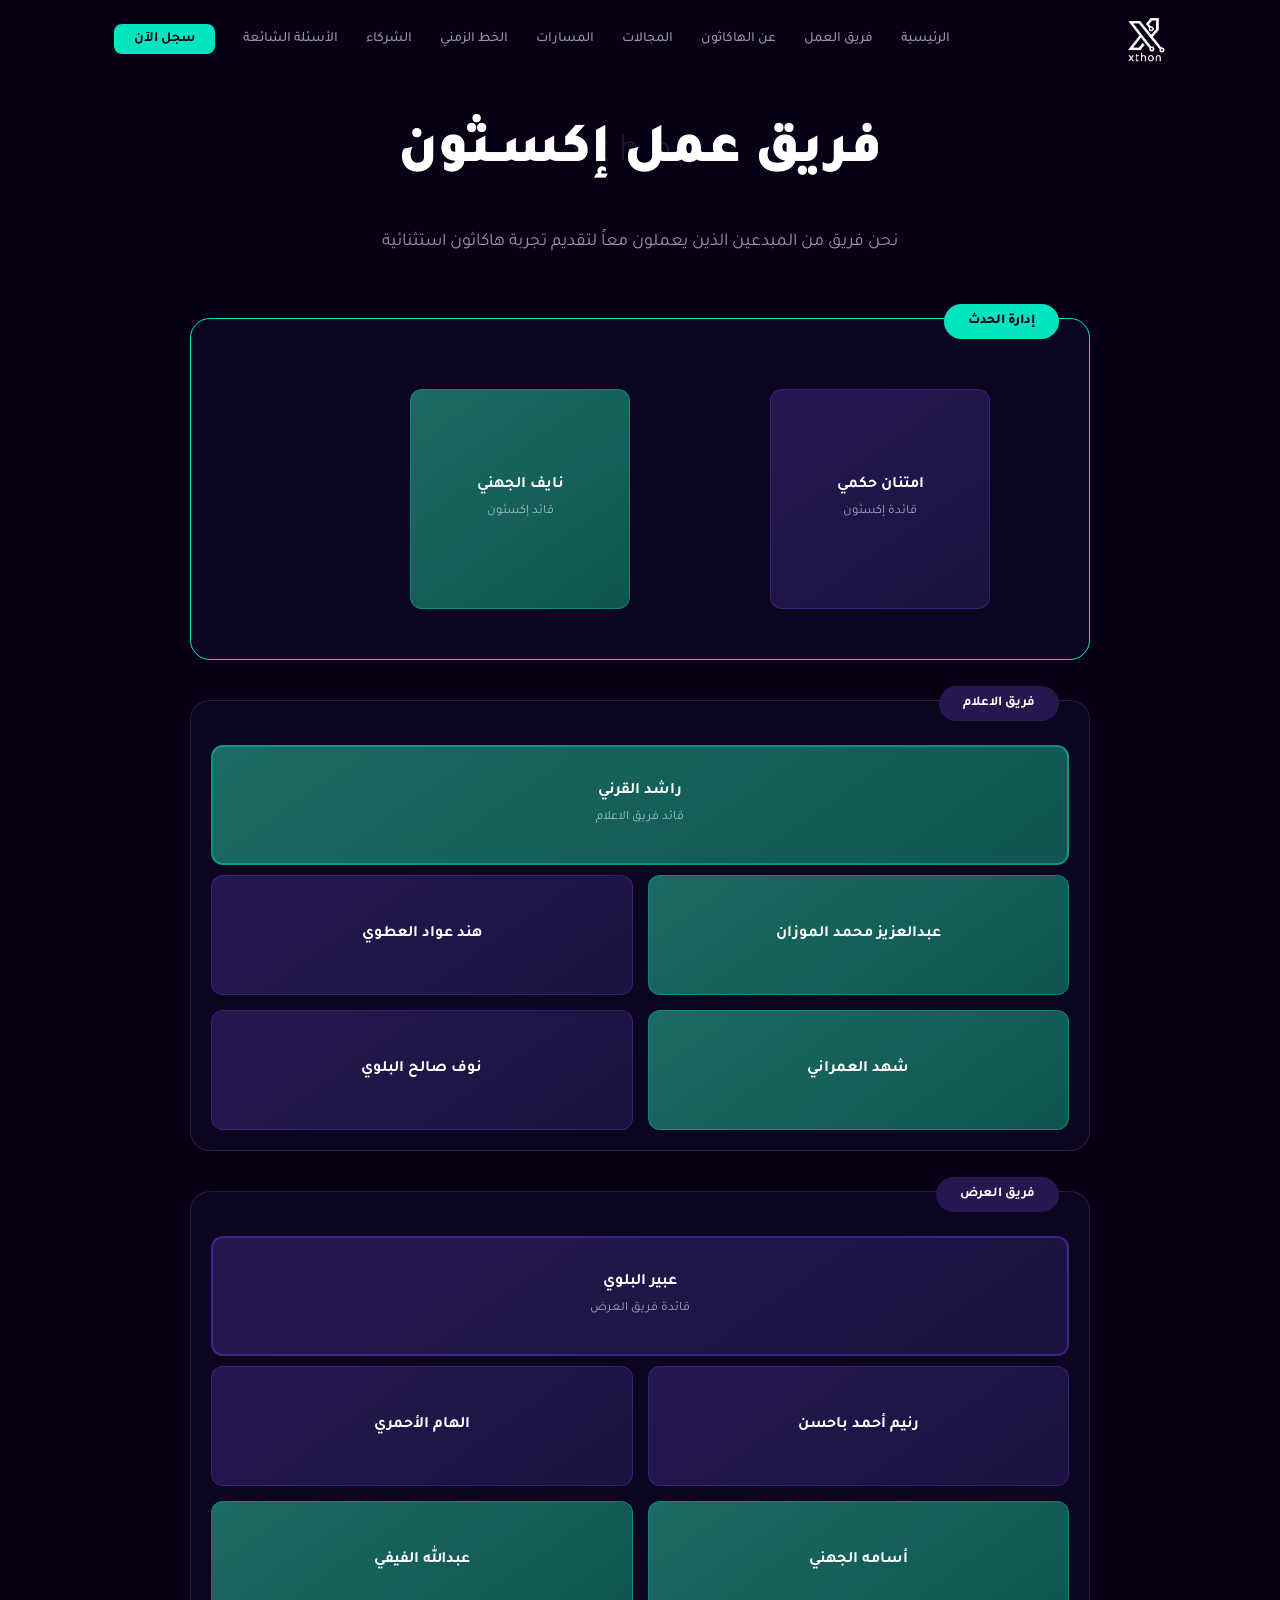
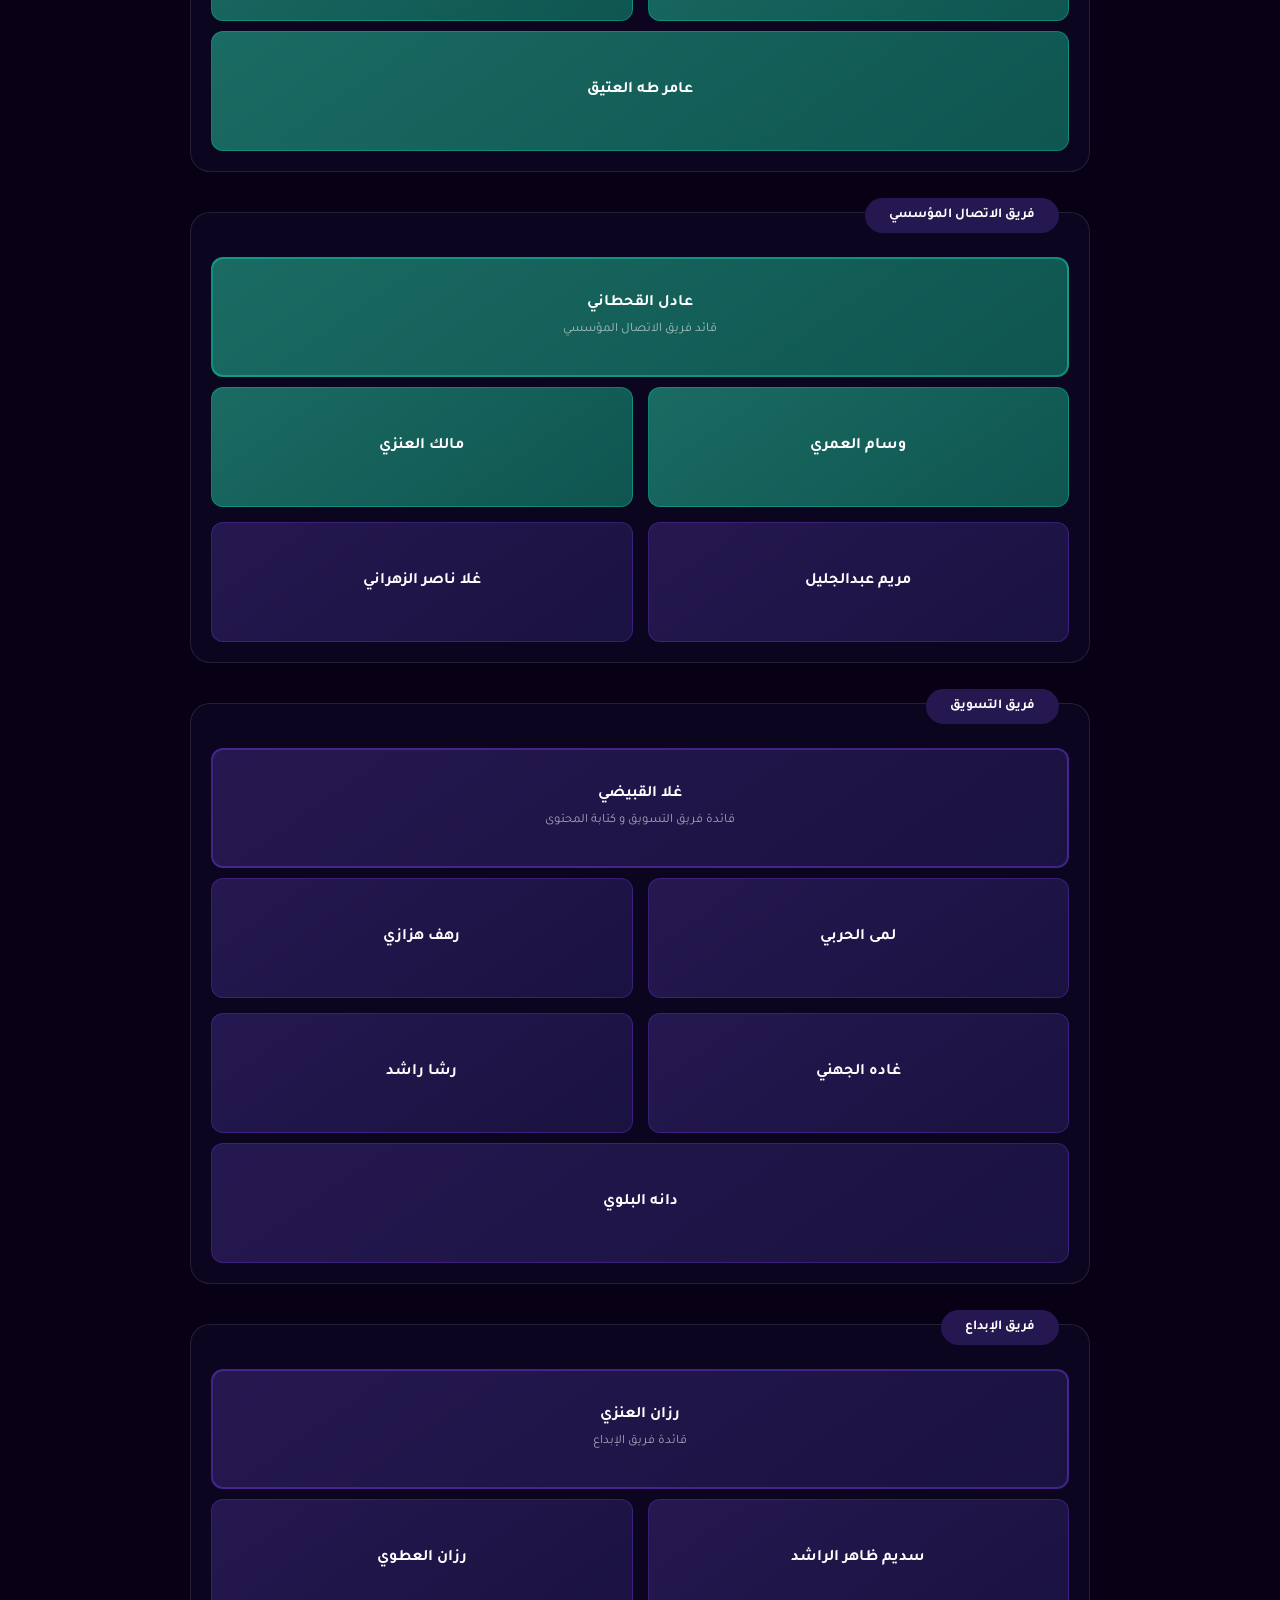
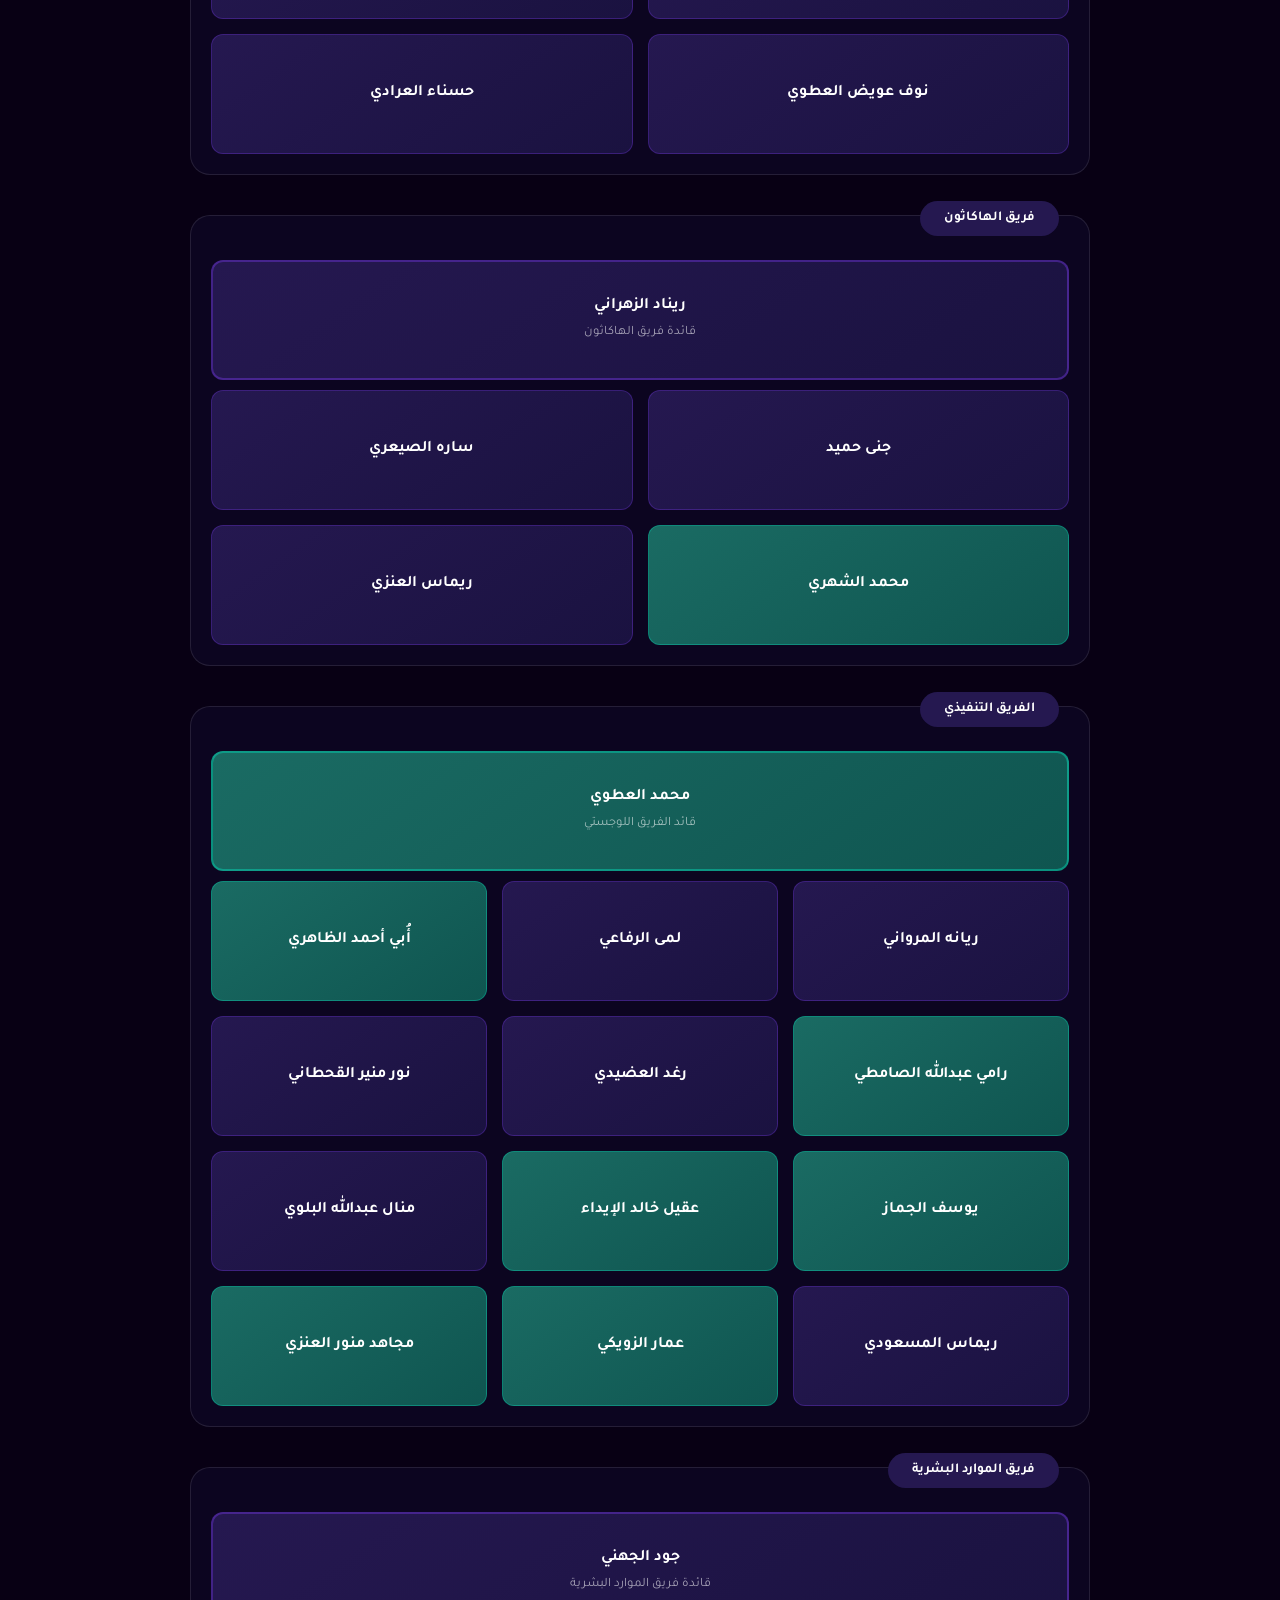
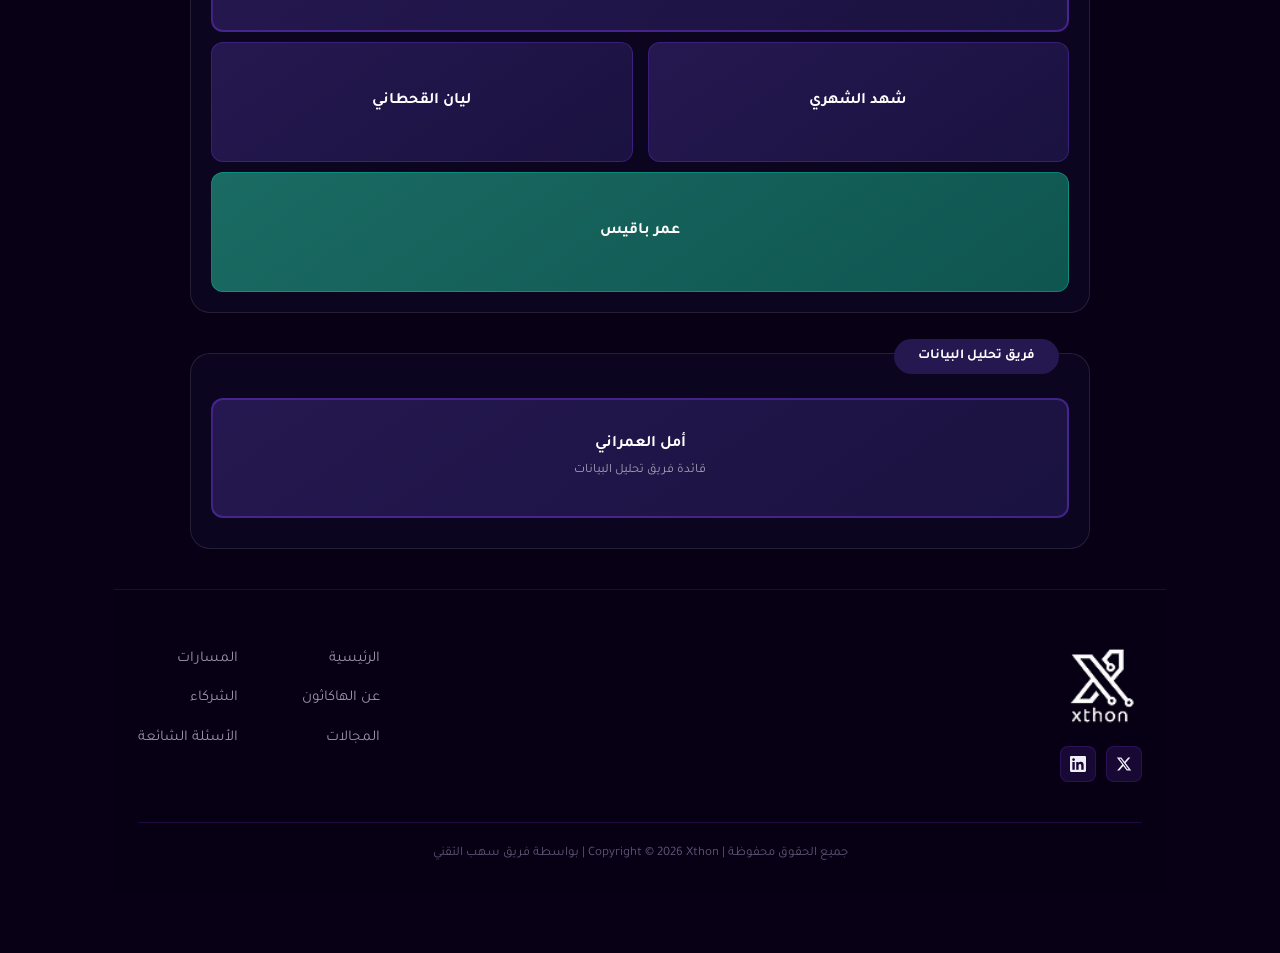
==== team.html @ 79cbcac7 "Add files via upload" ====
<!DOCTYPE html>
<html lang="ar" dir="rtl">
<head>
  <meta charset="utf-8">
  <meta name="viewport" content="width=device-width, initial-scale=1.0">
  <title>فريق العمل - إكسثون</title>
  <link href="style.css" rel="stylesheet">
  <link href="team.css" rel="stylesheet">
  <link rel="preconnect" href="https://fonts.googleapis.com">
  <link rel="preconnect" href="https://fonts.gstatic.com" crossorigin>
  <link href="https://fonts.googleapis.com/css2?family=Tajawal:wght@300;400;500;700;800;900&display=swap" rel="stylesheet">
</head>
<body>
  <div class="stars-bg" id="starsBg"></div>

  <nav class="navbar scrolled" id="navbar">
    <div class="container nav-container">
      <a href="index.html" class="nav-logo">
        <img src="Xthon.png" alt="Xthon" class="logo-img">
      </a>
      <ul class="nav-links" id="navLinks">
        <li><a href="index.html">الرئيسية</a></li>
        <li><a href="team.html">فريق العمل</a></li>
        <li><a href="index.html#about">عن الهاكاثون</a></li>
        <li><a href="index.html#domains">المجالات</a></li>
        <li><a href="index.html#tracks">المسارات</a></li>
        <li><a href="index.html#timeline">الخط الزمني</a></li>
        <li><a href="index.html#partners">الشركاء</a></li>
        <li><a href="index.html#faq">الأسئلة الشائعة</a></li>
        <li><a href="index.html#tracks" class="nav-cta">سجل الآن</a></li>
      </ul>
      <button class="nav-toggle" id="navToggle" aria-label="القائمة">
        <span></span><span></span><span></span>
      </button>
    </div>
  </nav>

  <section class="team-page">
    <div class="container">
      <h1 class="team-page-title">
        <span class="team-page-title-ar">فريق عمل إكسـثون</span>
        <span class="team-page-title-en">Xthon</span>
      </h1>
      <p class="team-page-subtitle">نحن فريق من المبدعين الذين يعملون معاً لتقديم تجربة هاكاثون استثنائية</p>

      <div class="comm-section cyan-border">
  <div class="comm-tag cyan-tag">إدارة الحدث</div>
<div class="leaders-row">

    <!-- قائدة إكسثون -->
    <div class="card-flip" tabindex="0" role="button">
      <div class="card-front card-purple">
        <h3>امتنان حكمي</h3>
        <p>قائدة إكسثون</p>
      </div>

      <div class="card-back card-purple-back leader-back">
        <div class="card-photo-lg">
          <img src="امتنان حكمي.png" alt="امتنان حكمي">
        </div>

        <h3>امتنان حكمي</h3>
<a href="https://www.linkedin.com/in/emtenan-abdullah-ba430b363?utm_source=share_via&utm_content=profile&utm_medium=member_ios" 
class="card-linkedin" 
target="_blank">

<svg viewBox="0 0 24 24">
<path d="M20.447 20.452h-3.554v-5.569c0-1.328-.027-3.037-1.852-3.037-1.853 0-2.136 1.445-2.136 2.939v5.667H9.351V9h3.414v1.561h.046c.477-.9 1.637-1.85 3.37-1.85 3.601 0 4.267 2.37 4.267 5.455v6.286z"/>
</svg>

</a>

        <div class="card-back-footer">
          <span>قائدة إكسثون</span>
        </div>
      </div>
    </div>

    <!-- قائد إكسثون -->
    <div class="card-flip" tabindex="0" role="button">
      <div class="card-front card-teal">
        <h3>نايف الجهني</h3>
        <p>قائد إكسثون</p>
      </div>

      <div class="card-back card-teal-back leader-back">
        <div class="card-photo-lg">
          <img src="نايف الجهني.png" alt="نايف الجهني">
        </div>

        <h3>نايف الجهني</h3>
<a href="https://www.linkedin.com/in/nayefaljhani/" 
class="card-linkedin" 
target="_blank">

<svg viewBox="0 0 24 24">
<path d="M20.447 20.452h-3.554v-5.569c0-1.328-.027-3.037-1.852-3.037-1.853 0-2.136 1.445-2.136 2.939v5.667H9.351V9h3.414v1.561h.046c.477-.9 1.637-1.85 3.37-1.85 3.601 0 4.267 2.37 4.267 5.455v6.286z"/>
</svg>

</a>

        <div class="card-back-footer">
          <span>قائد إكسثون</span>
        </div>
      </div>
    </div>

  </div> <!-- ✅ نهاية leaders-row -->
</div>   <!-- ✅ نهاية comm-section cyan-border -->
 
      <div class="comm-section dark-border">
        <div class="comm-tag purple-tag">فريق الاعلام</div>
        <div class="comm-leader">
          <div class="card-flip" tabindex="0" role="button">
            <div class="card-front card-teal leader-card"><h3>راشد القرني</h3><p>قائد فريق الاعلام</p></div>
            <div class="card-back card-teal-back leader-back"><div class="card-photo-lg"><img src="راشد القرني.png" alt="راشد القرني"></div><h3>راشد القرني</h3><div class="card-back-footer"><a href="https://www.linkedin.com/in/rashed-alqarni-06b61529a?utm_source=share&utm_campaign=share_via&utm_content=profile&utm_medium=ios_app" class="card-linkedin" aria-label="LinkedIn"><svg viewBox="0 0 24 24"><path d="M20.447 20.452h-3.554v-5.569c0-1.328-.027-3.037-1.852-3.037-1.853 0-2.136 1.445-2.136 2.939v5.667H9.351V9h3.414v1.561h.046c.477-.9 1.637-1.85 3.37-1.85 3.601 0 4.267 2.37 4.267 5.455v6.286zM5.337 7.433c-1.144 0-2.063-.926-2.063-2.065 0-1.138.92-2.063 2.063-2.063 1.14 0 2.064.925 2.064 2.063 0 1.139-.925 2.065-2.064 2.065zm1.782 13.019H3.555V9h3.564v11.452zM22.225 0H1.771C.792 0 0 .774 0 1.729v20.542C0 23.227.792 24 1.771 24h20.451C23.2 24 24 23.227 24 22.271V1.729C24 .774 23.2 0 22.222 0h.003z"/></svg></a><span>قائد فريق الاعلام</span></div></div>
          </div>
        </div>
        <div class="comm-grid cols-2">
          <div class="card-flip" tabindex="0" role="button">
            <div class="card-front card-teal"><h3>عبدالعزيز محمد الموزان</h3></div>
            <div class="card-back card-img-back"><img src="عبدالعزيز الفوزان.png" alt="عبدالعزيز محمد الموزان"><h3>عبدالعزيز محمد الموزان</h3><a href="javascript:void(0)" class="card-linkedin-overlay" aria-label="LinkedIn"><svg viewBox="0 0 24 24"><path d="M20.447 20.452h-3.554v-5.569c0-1.328-.027-3.037-1.852-3.037-1.853 0-2.136 1.445-2.136 2.939v5.667H9.351V9h3.414v1.561h.046c.477-.9 1.637-1.85 3.37-1.85 3.601 0 4.267 2.37 4.267 5.455v6.286zM5.337 7.433c-1.144 0-2.063-.926-2.063-2.065 0-1.138.92-2.063 2.063-2.063 1.14 0 2.064.925 2.064 2.063 0 1.139-.925 2.065-2.064 2.065zm1.782 13.019H3.555V9h3.564v11.452zM22.225 0H1.771C.792 0 0 .774 0 1.729v20.542C0 23.227.792 24 1.771 24h20.451C23.2 24 24 23.227 24 22.271V1.729C24 .774 23.2 0 22.222 0h.003z"/></svg></a></div>
          </div>
          <div class="card-flip" tabindex="0" role="button">
            <div class="card-front card-purple"><h3>هند عواد العطوي</h3></div>
            <div class="card-back card-purple-back"><h3>هند عواد العطوي</h3><a href="javascript:void(0)" class="card-linkedin card-linkedin-lg" aria-label="LinkedIn"><svg viewBox="0 0 24 24"><path d="M20.447 20.452h-3.554v-5.569c0-1.328-.027-3.037-1.852-3.037-1.853 0-2.136 1.445-2.136 2.939v5.667H9.351V9h3.414v1.561h.046c.477-.9 1.637-1.85 3.37-1.85 3.601 0 4.267 2.37 4.267 5.455v6.286zM5.337 7.433c-1.144 0-2.063-.926-2.063-2.065 0-1.138.92-2.063 2.063-2.063 1.14 0 2.064.925 2.064 2.063 0 1.139-.925 2.065-2.064 2.065zm1.782 13.019H3.555V9h3.564v11.452zM22.225 0H1.771C.792 0 0 .774 0 1.729v20.542C0 23.227.792 24 1.771 24h20.451C23.2 24 24 23.227 24 22.271V1.729C24 .774 23.2 0 22.222 0h.003z"/></svg></a></div>
          </div>
          <div class="card-flip" tabindex="0" role="button">
            <div class="card-front card-teal"><h3>شهد العمراني</h3></div>
            <div class="card-back card-teal-back leader-back"><div class="card-photo-lg"><img src="شهد العمراني.png" alt="شهد العمراني"></div><h3>شهد العمراني</h3><div class="card-back-footer"><a href="javascript:void(0)" class="card-linkedin" aria-label="LinkedIn"><svg viewBox="0 0 24 24"><path d="M20.447 20.452h-3.554v-5.569c0-1.328-.027-3.037-1.852-3.037-1.853 0-2.136 1.445-2.136 2.939v5.667H9.351V9h3.414v1.561h.046c.477-.9 1.637-1.85 3.37-1.85 3.601 0 4.267 2.37 4.267 5.455v6.286zM5.337 7.433c-1.144 0-2.063-.926-2.063-2.065 0-1.138.92-2.063 2.063-2.063 1.14 0 2.064.925 2.064 2.063 0 1.139-.925 2.065-2.064 2.065zm1.782 13.019H3.555V9h3.564v11.452zM22.225 0H1.771C.792 0 0 .774 0 1.729v20.542C0 23.227.792 24 1.771 24h20.451C23.2 24 24 23.227 24 22.271V1.729C24 .774 23.2 0 22.222 0h.003z"/></svg></a></div></div>
          </div>
          <div class="card-flip" tabindex="0" role="button">
            <div class="card-front card-purple"><h3>نوف صالح البلوي</h3></div>
            <div class="card-back card-purple-back"><h3>نوف صالح البلوي</h3><a href="javascript:void(0)" class="card-linkedin card-linkedin-lg" aria-label="LinkedIn"><svg viewBox="0 0 24 24"><path d="M20.447 20.452h-3.554v-5.569c0-1.328-.027-3.037-1.852-3.037-1.853 0-2.136 1.445-2.136 2.939v5.667H9.351V9h3.414v1.561h.046c.477-.9 1.637-1.85 3.37-1.85 3.601 0 4.267 2.37 4.267 5.455v6.286zM5.337 7.433c-1.144 0-2.063-.926-2.063-2.065 0-1.138.92-2.063 2.063-2.063 1.14 0 2.064.925 2.064 2.063 0 1.139-.925 2.065-2.064 2.065zm1.782 13.019H3.555V9h3.564v11.452zM22.225 0H1.771C.792 0 0 .774 0 1.729v20.542C0 23.227.792 24 1.771 24h20.451C23.2 24 24 23.227 24 22.271V1.729C24 .774 23.2 0 22.222 0h.003z"/></svg></a></div>
          </div>
        </div>
      </div>

      <div class="comm-section dark-border">
        <div class="comm-tag purple-tag">فريق العرض</div>
        <div class="comm-leader">
          <div class="card-flip" tabindex="0" role="button">
            <div class="card-front card-purple leader-card"><h3>عبير البلوي</h3><p>قائدة فريق العرض</p></div>
            <div class="card-back card-purple-back leader-back"><div class="card-photo-lg"><img src="عبير البلوي.png" alt="عبير البلوي"></div><h3>عبير البلوي</h3><div class="card-back-footer"><a href="https://www.linkedin.com/in/abeer-albalawi-40b241345?utm_source=share&utm_campaign=share_via&utm_content=profile&utm_medium=ios_app" class="card-linkedin" aria-label="LinkedIn"><svg viewBox="0 0 24 24"><path d="M20.447 20.452h-3.554v-5.569c0-1.328-.027-3.037-1.852-3.037-1.853 0-2.136 1.445-2.136 2.939v5.667H9.351V9h3.414v1.561h.046c.477-.9 1.637-1.85 3.37-1.85 3.601 0 4.267 2.37 4.267 5.455v6.286zM5.337 7.433c-1.144 0-2.063-.926-2.063-2.065 0-1.138.92-2.063 2.063-2.063 1.14 0 2.064.925 2.064 2.063 0 1.139-.925 2.065-2.064 2.065zm1.782 13.019H3.555V9h3.564v11.452zM22.225 0H1.771C.792 0 0 .774 0 1.729v20.542C0 23.227.792 24 1.771 24h20.451C23.2 24 24 23.227 24 22.271V1.729C24 .774 23.2 0 22.222 0h.003z"/></svg></a><span>قائدة فريق للعرض</span></div></div>
          </div>
        </div>
        <div class="comm-grid cols-2">
          <div class="card-flip" tabindex="0" role="button">
            <div class="card-front card-purple"><h3>رنيم أحمد باحسن</h3></div>
            <div class="card-back card-purple-back leader-back"><div class="card-photo-lg"><img src="رنيم احمد.png" alt="رنيم أحمد باحسن"></div><h3>رنيم أحمد باحسن</h3><div class="card-back-footer"><a href="https://www.linkedin.com/in/%D9%8Craneem-ahmed-4a5149329?utm_source=share&utm_campaign=share_via&utm_content=profile&utm_medium=ios_app" class="card-linkedin" aria-label="LinkedIn"><svg viewBox="0 0 24 24"><path d="M20.447 20.452h-3.554v-5.569c0-1.328-.027-3.037-1.852-3.037-1.853 0-2.136 1.445-2.136 2.939v5.667H9.351V9h3.414v1.561h.046c.477-.9 1.637-1.85 3.37-1.85 3.601 0 4.267 2.37 4.267 5.455v6.286zM5.337 7.433c-1.144 0-2.063-.926-2.063-2.065 0-1.138.92-2.063 2.063-2.063 1.14 0 2.064.925 2.064 2.063 0 1.139-.925 2.065-2.064 2.065zm1.782 13.019H3.555V9h3.564v11.452zM22.225 0H1.771C.792 0 0 .774 0 1.729v20.542C0 23.227.792 24 1.771 24h20.451C23.2 24 24 23.227 24 22.271V1.729C24 .774 23.2 0 22.222 0h.003z"/></svg></a></div></div>
          </div>
          <div class="card-flip" tabindex="0" role="button">
            <div class="card-front card-purple"><h3>الهام الأحمري</h3></div>
            <div class="card-back card-purple-back"><h3>الهام الأحمري </h3><a href="https://www.linkedin.com/in/elham-alahmari-55a215350?utm_source=share&utm_campaign=share_via&utm_content=profile&utm_medium=ios_app" class="card-linkedin card-linkedin-lg" aria-label="LinkedIn"><svg viewBox="0 0 24 24"><path d="M20.447 20.452h-3.554v-5.569c0-1.328-.027-3.037-1.852-3.037-1.853 0-2.136 1.445-2.136 2.939v5.667H9.351V9h3.414v1.561h.046c.477-.9 1.637-1.85 3.37-1.85 3.601 0 4.267 2.37 4.267 5.455v6.286zM5.337 7.433c-1.144 0-2.063-.926-2.063-2.065 0-1.138.92-2.063 2.063-2.063 1.14 0 2.064.925 2.064 2.063 0 1.139-.925 2.065-2.064 2.065zm1.782 13.019H3.555V9h3.564v11.452zM22.225 0H1.771C.792 0 0 .774 0 1.729v20.542C0 23.227.792 24 1.771 24h20.451C23.2 24 24 23.227 24 22.271V1.729C24 .774 23.2 0 22.222 0h.003z"/></svg></a></div>
          </div>
          <div class="card-flip" tabindex="0" role="button">
            <div class="card-front card-teal"><h3>أسامه الجهني</h3></div>
            <div class="card-back card-teal-back leader-back"><div class="card-photo-lg"><img src="اسامه الجهني.png" alt="أسامه الجهني"></div><h3>أسامه الجهني</h3><div class="card-back-footer"><a href="https://www.linkedin.com/in/osamah-aljohani-058bab331?utm_source=share&utm_campaign=share_via&utm_content=profile&utm_medium=ios_app" class="card-linkedin" aria-label="LinkedIn"><svg viewBox="0 0 24 24"><path d="M20.447 20.452h-3.554v-5.569c0-1.328-.027-3.037-1.852-3.037-1.853 0-2.136 1.445-2.136 2.939v5.667H9.351V9h3.414v1.561h.046c.477-.9 1.637-1.85 3.37-1.85 3.601 0 4.267 2.37 4.267 5.455v6.286zM5.337 7.433c-1.144 0-2.063-.926-2.063-2.065 0-1.138.92-2.063 2.063-2.063 1.14 0 2.064.925 2.064 2.063 0 1.139-.925 2.065-2.064 2.065zm1.782 13.019H3.555V9h3.564v11.452zM22.225 0H1.771C.792 0 0 .774 0 1.729v20.542C0 23.227.792 24 1.771 24h20.451C23.2 24 24 23.227 24 22.271V1.729C24 .774 23.2 0 22.222 0h.003z"/></svg></a></div></div>
          </div>
          <div class="card-flip" tabindex="0" role="button">
            <div class="card-front card-teal"><h3>عبدالله الفيفي</h3></div>
            <div class="card-back card-img-back"><img src="عبدالله الفيفي.png" alt="عبدالله الفيفي"><h3>عبدالله الفيفي</h3><a href="https://url-shortener.me/A8EG" class="card-linkedin-overlay" aria-label="LinkedIn"><svg viewBox="0 0 24 24"><path d="M20.447 20.452h-3.554v-5.569c0-1.328-.027-3.037-1.852-3.037-1.853 0-2.136 1.445-2.136 2.939v5.667H9.351V9h3.414v1.561h.046c.477-.9 1.637-1.85 3.37-1.85 3.601 0 4.267 2.37 4.267 5.455v6.286zM5.337 7.433c-1.144 0-2.063-.926-2.063-2.065 0-1.138.92-2.063 2.063-2.063 1.14 0 2.064.925 2.064 2.063 0 1.139-.925 2.065-2.064 2.065zm1.782 13.019H3.555V9h3.564v11.452zM22.225 0H1.771C.792 0 0 .774 0 1.729v20.542C0 23.227.792 24 1.771 24h20.451C23.2 24 24 23.227 24 22.271V1.729C24 .774 23.2 0 22.222 0h.003z"/></svg></a></div>
          </div>
        </div>
        <div class="comm-grid cols-1">
          <div class="card-flip" tabindex="0" role="button">
            <div class="card-front card-teal"><h3>عامر طه العتيق</h3></div>
            <div class="card-back card-img-back card-img-back-wide"><h3>عامر طه العتيق</h3><a href="javascript:void(0)" class="card-linkedin-overlay" aria-label="LinkedIn"><svg viewBox="0 0 24 24"><path d="M20.447 20.452h-3.554v-5.569c0-1.328-.027-3.037-1.852-3.037-1.853 0-2.136 1.445-2.136 2.939v5.667H9.351V9h3.414v1.561h.046c.477-.9 1.637-1.85 3.37-1.85 3.601 0 4.267 2.37 4.267 5.455v6.286zM5.337 7.433c-1.144 0-2.063-.926-2.063-2.065 0-1.138.92-2.063 2.063-2.063 1.14 0 2.064.925 2.064 2.063 0 1.139-.925 2.065-2.064 2.065zm1.782 13.019H3.555V9h3.564v11.452zM22.225 0H1.771C.792 0 0 .774 0 1.729v20.542C0 23.227.792 24 1.771 24h20.451C23.2 24 24 23.227 24 22.271V1.729C24 .774 23.2 0 22.222 0h.003z"/></svg></a></div>
          </div>
        </div>
      </div>

      <div class="comm-section dark-border">
        <div class="comm-tag purple-tag">فريق الاتصال المؤسسي</div>
        <div class="comm-leader">
          <div class="card-flip" tabindex="0" role="button">
            <div class="card-front card-teal leader-card"><h3>عادل القحطاني</h3><p>قائد فريق الاتصال المؤسسي</p></div>
            <div class="card-back card-teal-back"><h3>عادل القحطاني</h3><p>قائد فريق الاتصال المؤسسي</p><a href="javascript:void(0)" class="card-linkedin card-linkedin-lg" aria-label="LinkedIn"><svg viewBox="0 0 24 24"><path d="M20.447 20.452h-3.554v-5.569c0-1.328-.027-3.037-1.852-3.037-1.853 0-2.136 1.445-2.136 2.939v5.667H9.351V9h3.414v1.561h.046c.477-.9 1.637-1.85 3.37-1.85 3.601 0 4.267 2.37 4.267 5.455v6.286zM5.337 7.433c-1.144 0-2.063-.926-2.063-2.065 0-1.138.92-2.063 2.063-2.063 1.14 0 2.064.925 2.064 2.063 0 1.139-.925 2.065-2.064 2.065zm1.782 13.019H3.555V9h3.564v11.452zM22.225 0H1.771C.792 0 0 .774 0 1.729v20.542C0 23.227.792 24 1.771 24h20.451C23.2 24 24 23.227 24 22.271V1.729C24 .774 23.2 0 22.222 0h.003z"/></svg></a></div>
          </div>
        </div>
        <div class="comm-grid cols-2">
          <div class="card-flip" tabindex="0" role="button">
            <div class="card-front card-teal"><h3>وسام العمري</h3></div>
            <div class="card-back card-img-back"><img src="وسام.png" alt="وسام العمري"><h3>وسام العمري</h3><a href="https://www.linkedin.com/in/وسام-العمري-081486384?utm_source=share_via&utm_content=profile&utm_medium=member_ios" class="card-linkedin-overlay" aria-label="LinkedIn"><svg viewBox="0 0 24 24"><path d="M20.447 20.452h-3.554v-5.569c0-1.328-.027-3.037-1.852-3.037-1.853 0-2.136 1.445-2.136 2.939v5.667H9.351V9h3.414v1.561h.046c.477-.9 1.637-1.85 3.37-1.85 3.601 0 4.267 2.37 4.267 5.455v6.286zM5.337 7.433c-1.144 0-2.063-.926-2.063-2.065 0-1.138.92-2.063 2.063-2.063 1.14 0 2.064.925 2.064 2.063 0 1.139-.925 2.065-2.064 2.065zm1.782 13.019H3.555V9h3.564v11.452zM22.225 0H1.771C.792 0 0 .774 0 1.729v20.542C0 23.227.792 24 1.771 24h20.451C23.2 24 24 23.227 24 22.271V1.729C24 .774 23.2 0 22.222 0h.003z"/></svg></a></div>
          </div>
          <div class="card-flip" tabindex="0" role="button">
            <div class="card-front card-teal"><h3>مالك العنزي</h3></div>
            <div class="card-back card-img-back"><h3>مالك العنزي</h3><a href="javascript:void(0)" class="card-linkedin-overlay" aria-label="LinkedIn"><svg viewBox="0 0 24 24"><path d="M20.447 20.452h-3.554v-5.569c0-1.328-.027-3.037-1.852-3.037-1.853 0-2.136 1.445-2.136 2.939v5.667H9.351V9h3.414v1.561h.046c.477-.9 1.637-1.85 3.37-1.85 3.601 0 4.267 2.37 4.267 5.455v6.286zM5.337 7.433c-1.144 0-2.063-.926-2.063-2.065 0-1.138.92-2.063 2.063-2.063 1.14 0 2.064.925 2.064 2.063 0 1.139-.925 2.065-2.064 2.065zm1.782 13.019H3.555V9h3.564v11.452zM22.225 0H1.771C.792 0 0 .774 0 1.729v20.542C0 23.227.792 24 1.771 24h20.451C23.2 24 24 23.227 24 22.271V1.729C24 .774 23.2 0 22.222 0h.003z"/></svg></a></div>
          </div>
          <div class="card-flip" tabindex="0" role="button">
            <div class="card-front card-purple"><h3>مريم عبدالجليل</h3></div>
            <div class="card-back card-purple-back leader-back"><div class="card-photo-lg"><img src="مريم عبدالجليل.png" alt="مريم عبدالجليل"></div><h3>مريم عبدالجليل</h3><div class="card-back-footer"><a href="http://linkedin.com/in/maryam-abduljalil-950205346" class="card-linkedin" aria-label="LinkedIn"><svg viewBox="0 0 24 24"><path d="M20.447 20.452h-3.554v-5.569c0-1.328-.027-3.037-1.852-3.037-1.853 0-2.136 1.445-2.136 2.939v5.667H9.351V9h3.414v1.561h.046c.477-.9 1.637-1.85 3.37-1.85 3.601 0 4.267 2.37 4.267 5.455v6.286zM5.337 7.433c-1.144 0-2.063-.926-2.063-2.065 0-1.138.92-2.063 2.063-2.063 1.14 0 2.064.925 2.064 2.063 0 1.139-.925 2.065-2.064 2.065zm1.782 13.019H3.555V9h3.564v11.452zM22.225 0H1.771C.792 0 0 .774 0 1.729v20.542C0 23.227.792 24 1.771 24h20.451C23.2 24 24 23.227 24 22.271V1.729C24 .774 23.2 0 22.222 0h.003z"/></svg></a></div></div>
          </div>
          <div class="card-flip" tabindex="0" role="button">
            <div class="card-front card-purple"><h3>غلا ناصر الزهراني</h3></div>
            <div class="card-back card-purple-back leader-back"><div class="card-photo-lg"><img src="غلا الزهراني.png" alt="غلا ناصر الزهراني"></div><h3>غلا ناصر الزهراني</h3><div class="card-back-footer"><a href="https://www.linkedin.com/in/ghala-naser-87016434a?utm_source=share_via&utm_content=profile&utm_medium=member_ios" class="card-linkedin" aria-label="LinkedIn"><svg viewBox="0 0 24 24"><path d="M20.447 20.452h-3.554v-5.569c0-1.328-.027-3.037-1.852-3.037-1.853 0-2.136 1.445-2.136 2.939v5.667H9.351V9h3.414v1.561h.046c.477-.9 1.637-1.85 3.37-1.85 3.601 0 4.267 2.37 4.267 5.455v6.286zM5.337 7.433c-1.144 0-2.063-.926-2.063-2.065 0-1.138.92-2.063 2.063-2.063 1.14 0 2.064.925 2.064 2.063 0 1.139-.925 2.065-2.064 2.065zm1.782 13.019H3.555V9h3.564v11.452zM22.225 0H1.771C.792 0 0 .774 0 1.729v20.542C0 23.227.792 24 1.771 24h20.451C23.2 24 24 23.227 24 22.271V1.729C24 .774 23.2 0 22.222 0h.003z"/></svg></a></div></div>
          </div>
        </div>
      </div>

      <div class="comm-section dark-border">
        <div class="comm-tag purple-tag">فريق التسويق</div>
        <div class="comm-leader">
          <div class="card-flip" tabindex="0" role="button">
            <div class="card-front card-purple leader-card"><h3>غلا القبيضي</h3><p>قائدة فريق التسويق و كتابة المحتوى</p></div>
            <div class="card-back card-purple-back"><h3>غلا القبيخي</h3><p>قائدة فريق التسويق و كتابة المحتوى</p><a href="https://www.linkedin.com/in/ghala-alqubaydhi-" class="card-linkedin card-linkedin-lg" aria-label="LinkedIn"><svg viewBox="0 0 24 24"><path d="M20.447 20.452h-3.554v-5.569c0-1.328-.027-3.037-1.852-3.037-1.853 0-2.136 1.445-2.136 2.939v5.667H9.351V9h3.414v1.561h.046c.477-.9 1.637-1.85 3.37-1.85 3.601 0 4.267 2.37 4.267 5.455v6.286zM5.337 7.433c-1.144 0-2.063-.926-2.063-2.065 0-1.138.92-2.063 2.063-2.063 1.14 0 2.064.925 2.064 2.063 0 1.139-.925 2.065-2.064 2.065zm1.782 13.019H3.555V9h3.564v11.452zM22.225 0H1.771C.792 0 0 .774 0 1.729v20.542C0 23.227.792 24 1.771 24h20.451C23.2 24 24 23.227 24 22.271V1.729C24 .774 23.2 0 22.222 0h.003z"/></svg></a></div>
          </div>
        </div>
        <div class="comm-grid cols-2">
          <div class="card-flip" tabindex="0" role="button">
            <div class="card-front card-purple"><h3>لمى الحربي</h3></div>
            <div class="card-back card-purple-back leader-back"><div class="card-photo-lg"><img src="لمى الحربي.png" alt="لمى الحربي"></div><h3>لمى الحربي</h3><div class="card-back-footer"><a href="https://sa.linkedin.com/in/lama-alharbi-56ba6431a" class="card-linkedin" aria-label="LinkedIn"><svg viewBox="0 0 24 24"><path d="M20.447 20.452h-3.554v-5.569c0-1.328-.027-3.037-1.852-3.037-1.853 0-2.136 1.445-2.136 2.939v5.667H9.351V9h3.414v1.561h.046c.477-.9 1.637-1.85 3.37-1.85 3.601 0 4.267 2.37 4.267 5.455v6.286zM5.337 7.433c-1.144 0-2.063-.926-2.063-2.065 0-1.138.92-2.063 2.063-2.063 1.14 0 2.064.925 2.064 2.063 0 1.139-.925 2.065-2.064 2.065zm1.782 13.019H3.555V9h3.564v11.452zM22.225 0H1.771C.792 0 0 .774 0 1.729v20.542C0 23.227.792 24 1.771 24h20.451C23.2 24 24 23.227 24 22.271V1.729C24 .774 23.2 0 22.222 0h.003z"/></svg></a></div></div>
          </div>
          <div class="card-flip" tabindex="0" role="button">
            <div class="card-front card-purple"><h3>رهف هزازي</h3></div>
            <div class="card-back card-purple-back leader-back"><div class="card-photo-lg"><img src="رهف هزازي.png" alt="رهف هزازي"></div><h3>رهف هزازي</h3><div class="card-back-footer"><a href="https://www.linkedin.com/in/rahaf-hazazy-b5000b292?utm_source=share_via&utm_content=profile&utm_medium=member_ios" class="card-linkedin" aria-label="LinkedIn"><svg viewBox="0 0 24 24"><path d="M20.447 20.452h-3.554v-5.569c0-1.328-.027-3.037-1.852-3.037-1.853 0-2.136 1.445-2.136 2.939v5.667H9.351V9h3.414v1.561h.046c.477-.9 1.637-1.85 3.37-1.85 3.601 0 4.267 2.37 4.267 5.455v6.286zM5.337 7.433c-1.144 0-2.063-.926-2.063-2.065 0-1.138.92-2.063 2.063-2.063 1.14 0 2.064.925 2.064 2.063 0 1.139-.925 2.065-2.064 2.065zm1.782 13.019H3.555V9h3.564v11.452zM22.225 0H1.771C.792 0 0 .774 0 1.729v20.542C0 23.227.792 24 1.771 24h20.451C23.2 24 24 23.227 24 22.271V1.729C24 .774 23.2 0 22.222 0h.003z"/></svg></a></div></div>
          </div>
          <div class="card-flip" tabindex="0" role="button">
            <div class="card-front card-purple"><h3>غاده الجهني</h3></div>
            <div class="card-back card-purple-back leader-back"><div class="card-photo-lg"><img src="غادة الجهني.png" alt="غاده الجهني"></div><h3>غاده الجهني</h3><div class="card-back-footer"><a href="http://linkedin.com/in/ghadah-aljohani-" class="card-linkedin" aria-label="LinkedIn"><svg viewBox="0 0 24 24"><path d="M20.447 20.452h-3.554v-5.569c0-1.328-.027-3.037-1.852-3.037-1.853 0-2.136 1.445-2.136 2.939v5.667H9.351V9h3.414v1.561h.046c.477-.9 1.637-1.85 3.37-1.85 3.601 0 4.267 2.37 4.267 5.455v6.286zM5.337 7.433c-1.144 0-2.063-.926-2.063-2.065 0-1.138.92-2.063 2.063-2.063 1.14 0 2.064.925 2.064 2.063 0 1.139-.925 2.065-2.064 2.065zm1.782 13.019H3.555V9h3.564v11.452zM22.225 0H1.771C.792 0 0 .774 0 1.729v20.542C0 23.227.792 24 1.771 24h20.451C23.2 24 24 23.227 24 22.271V1.729C24 .774 23.2 0 22.222 0h.003z"/></svg></a></div></div>
          </div>
          <div class="card-flip" tabindex="0" role="button">
            <div class="card-front card-purple"><h3>رشا راشد</h3></div>
            <div class="card-back card-purple-back leader-back"><div class="card-photo-lg"><img src="رشا راشد.png" alt="رشا راشد"></div><h3>رشا راشد</h3><div class="card-back-footer"><a href="https://www.linkedin.com/in/" class="card-linkedin" aria-label="LinkedIn"><svg viewBox="0 0 24 24"><path d="M20.447 20.452h-3.554v-5.569c0-1.328-.027-3.037-1.852-3.037-1.853 0-2.136 1.445-2.136 2.939v5.667H9.351V9h3.414v1.561h.046c.477-.9 1.637-1.85 3.37-1.85 3.601 0 4.267 2.37 4.267 5.455v6.286zM5.337 7.433c-1.144 0-2.063-.926-2.063-2.065 0-1.138.92-2.063 2.063-2.063 1.14 0 2.064.925 2.064 2.063 0 1.139-.925 2.065-2.064 2.065zm1.782 13.019H3.555V9h3.564v11.452zM22.225 0H1.771C.792 0 0 .774 0 1.729v20.542C0 23.227.792 24 1.771 24h20.451C23.2 24 24 23.227 24 22.271V1.729C24 .774 23.2 0 22.222 0h.003z"/></svg></a></div></div>
          </div>
        </div>
        <div class="comm-grid cols-1">
          <div class="card-flip" tabindex="0" role="button">
            <div class="card-front card-purple"><h3>دانه البلوي</h3></div>
            <div class="card-back card-purple-back leader-back"><div class="card-photo-lg"><img src="دانه البلوي.png" alt="دانه البلوي"></div><h3>دانه البلوي</h3><div class="card-back-footer"><a href="http://linkedin.com/in/دانه-البلوي-0a4ab2384" class="card-linkedin" aria-label="LinkedIn"><svg viewBox="0 0 24 24"><path d="M20.447 20.452h-3.554v-5.569c0-1.328-.027-3.037-1.852-3.037-1.853 0-2.136 1.445-2.136 2.939v5.667H9.351V9h3.414v1.561h.046c.477-.9 1.637-1.85 3.37-1.85 3.601 0 4.267 2.37 4.267 5.455v6.286zM5.337 7.433c-1.144 0-2.063-.926-2.063-2.065 0-1.138.92-2.063 2.063-2.063 1.14 0 2.064.925 2.064 2.063 0 1.139-.925 2.065-2.064 2.065zm1.782 13.019H3.555V9h3.564v11.452zM22.225 0H1.771C.792 0 0 .774 0 1.729v20.542C0 23.227.792 24 1.771 24h20.451C23.2 24 24 23.227 24 22.271V1.729C24 .774 23.2 0 22.222 0h.003z"/></svg></a></div></div>
          </div>
        </div>
      </div>

      <div class="comm-section dark-border">
        <div class="comm-tag purple-tag">فريق الإبداع</div>
        <div class="comm-leader">
          <div class="card-flip" tabindex="0" role="button">
            <div class="card-front card-purple leader-card"><h3>رزان العنزي</h3><p>قائدة فريق الإبداع</p></div>
            <div class="card-back card-purple-back leader-back"><div class="card-photo-lg"><img src="رزان العنزي.png" alt="رزان العنزي"></div><h3>رزان العنزي</h3><div class="card-back-footer"><a href="https://www.linkedin.com/in/razan-alanazi-347a303a9?utm_source=share&utm_campaign=share_via&utm_content=profile&utm_medium=ios_app" class="card-linkedin" aria-label="LinkedIn"><svg viewBox="0 0 24 24"><path d="M20.447 20.452h-3.554v-5.569c0-1.328-.027-3.037-1.852-3.037-1.853 0-2.136 1.445-2.136 2.939v5.667H9.351V9h3.414v1.561h.046c.477-.9 1.637-1.85 3.37-1.85 3.601 0 4.267 2.37 4.267 5.455v6.286zM5.337 7.433c-1.144 0-2.063-.926-2.063-2.065 0-1.138.92-2.063 2.063-2.063 1.14 0 2.064.925 2.064 2.063 0 1.139-.925 2.065-2.064 2.065zm1.782 13.019H3.555V9h3.564v11.452zM22.225 0H1.771C.792 0 0 .774 0 1.729v20.542C0 23.227.792 24 1.771 24h20.451C23.2 24 24 23.227 24 22.271V1.729C24 .774 23.2 0 22.222 0h.003z"/></svg></a><span>قائدة فريق الإبداع</span></div></div>
          </div>
        </div>
        <div class="comm-grid cols-2">
          <div class="card-flip" tabindex="0" role="button">
            <div class="card-front card-purple"><h3>سديم ظاهر الراشد</h3></div>
            <div class="card-back card-purple-back leader-back"><div class="card-photo-lg"><img src="سديم ظاهر.png" alt="سديم ظاهر الراشد"></div><h3>سديم ظاهر الراشد</h3><div class="card-back-footer"><a href="https://www.linkedin.com/in/سديم-الراشد-14a80429b?utm_source=share&utm_campaign=share_via&utm_content=profile&utm_medium=ios_app" class="card-linkedin" aria-label="LinkedIn"><svg viewBox="0 0 24 24"><path d="M20.447 20.452h-3.554v-5.569c0-1.328-.027-3.037-1.852-3.037-1.853 0-2.136 1.445-2.136 2.939v5.667H9.351V9h3.414v1.561h.046c.477-.9 1.637-1.85 3.37-1.85 3.601 0 4.267 2.37 4.267 5.455v6.286zM5.337 7.433c-1.144 0-2.063-.926-2.063-2.065 0-1.138.92-2.063 2.063-2.063 1.14 0 2.064.925 2.064 2.063 0 1.139-.925 2.065-2.064 2.065zm1.782 13.019H3.555V9h3.564v11.452zM22.225 0H1.771C.792 0 0 .774 0 1.729v20.542C0 23.227.792 24 1.771 24h20.451C23.2 24 24 23.227 24 22.271V1.729C24 .774 23.2 0 22.222 0h.003z"/></svg></a></div></div>
          </div>
          <div class="card-flip" tabindex="0" role="button">
            <div class="card-front card-purple"><h3>رزان العطوي</h3></div>
            <div class="card-back card-purple-back"><h3>رزان العطوي</h3><a href="javascript:void(0)" class="card-linkedin card-linkedin-lg" aria-label="LinkedIn"><svg viewBox="0 0 24 24"><path d="M20.447 20.452h-3.554v-5.569c0-1.328-.027-3.037-1.852-3.037-1.853 0-2.136 1.445-2.136 2.939v5.667H9.351V9h3.414v1.561h.046c.477-.9 1.637-1.85 3.37-1.85 3.601 0 4.267 2.37 4.267 5.455v6.286zM5.337 7.433c-1.144 0-2.063-.926-2.063-2.065 0-1.138.92-2.063 2.063-2.063 1.14 0 2.064.925 2.064 2.063 0 1.139-.925 2.065-2.064 2.065zm1.782 13.019H3.555V9h3.564v11.452zM22.225 0H1.771C.792 0 0 .774 0 1.729v20.542C0 23.227.792 24 1.771 24h20.451C23.2 24 24 23.227 24 22.271V1.729C24 .774 23.2 0 22.222 0h.003z"/></svg></a></div>
          </div>
          <div class="card-flip" tabindex="0" role="button">
            <div class="card-front card-purple"><h3>نوف عويض العطوي</h3></div>
            <div class="card-back card-purple-back leader-back"><div class="card-photo-lg"><img src="نوف العطوي.png" alt="نوف عويض العطوي"></div><h3>نوف عويض العطوي</h3><div class="card-back-footer"><a href="javascript:void(0)" class="card-linkedin" aria-label="LinkedIn"><svg viewBox="0 0 24 24"><path d="M20.447 20.452h-3.554v-5.569c0-1.328-.027-3.037-1.852-3.037-1.853 0-2.136 1.445-2.136 2.939v5.667H9.351V9h3.414v1.561h.046c.477-.9 1.637-1.85 3.37-1.85 3.601 0 4.267 2.37 4.267 5.455v6.286zM5.337 7.433c-1.144 0-2.063-.926-2.063-2.065 0-1.138.92-2.063 2.063-2.063 1.14 0 2.064.925 2.064 2.063 0 1.139-.925 2.065-2.064 2.065zm1.782 13.019H3.555V9h3.564v11.452zM22.225 0H1.771C.792 0 0 .774 0 1.729v20.542C0 23.227.792 24 1.771 24h20.451C23.2 24 24 23.227 24 22.271V1.729C24 .774 23.2 0 22.222 0h.003z"/></svg></a></div></div>
          </div>
          <div class="card-flip" tabindex="0" role="button">
            <div class="card-front card-purple"><h3>حسناء العرادي</h3></div>
            <div class="card-back card-purple-back"><h3>حسناء العرادي</h3><a href="https://www.linkedin.com/in/hasnaa-alaradi-حسناء-العرادي-1b6258283?utm_source=share&utm_campaign=share_via&utm_content=profile&utm_medium=ios_app" class="card-linkedin card-linkedin-lg" aria-label="LinkedIn"><svg viewBox="0 0 24 24"><path d="M20.447 20.452h-3.554v-5.569c0-1.328-.027-3.037-1.852-3.037-1.853 0-2.136 1.445-2.136 2.939v5.667H9.351V9h3.414v1.561h.046c.477-.9 1.637-1.85 3.37-1.85 3.601 0 4.267 2.37 4.267 5.455v6.286zM5.337 7.433c-1.144 0-2.063-.926-2.063-2.065 0-1.138.92-2.063 2.063-2.063 1.14 0 2.064.925 2.064 2.063 0 1.139-.925 2.065-2.064 2.065zm1.782 13.019H3.555V9h3.564v11.452zM22.225 0H1.771C.792 0 0 .774 0 1.729v20.542C0 23.227.792 24 1.771 24h20.451C23.2 24 24 23.227 24 22.271V1.729C24 .774 23.2 0 22.222 0h.003z"/></svg></a></div>
          </div>
        </div>
      </div>

      <div class="comm-section dark-border">
        <div class="comm-tag purple-tag">فريق الهاكاثون</div>
        <div class="comm-leader">
          <div class="card-flip" tabindex="0" role="button">
            <div class="card-front card-purple leader-card"><h3>ريناد الزهراني</h3><p>قائدة فريق الهاكاثون</p></div>
            <div class="card-back card-purple-back leader-back"><div class="card-photo-lg"><img src="ريناد الزهراني.png" alt="ريناد الزهراني"></div><h3>ريناد الزهراني</h3><div class="card-back-footer"><a href="http://linkedin.com/in/renad-alzhrani-301079341" class="card-linkedin" aria-label="LinkedIn"><svg viewBox="0 0 24 24"><path d="M20.447 20.452h-3.554v-5.569c0-1.328-.027-3.037-1.852-3.037-1.853 0-2.136 1.445-2.136 2.939v5.667H9.351V9h3.414v1.561h.046c.477-.9 1.637-1.85 3.37-1.85 3.601 0 4.267 2.37 4.267 5.455v6.286zM5.337 7.433c-1.144 0-2.063-.926-2.063-2.065 0-1.138.92-2.063 2.063-2.063 1.14 0 2.064.925 2.064 2.063 0 1.139-.925 2.065-2.064 2.065zm1.782 13.019H3.555V9h3.564v11.452zM22.225 0H1.771C.792 0 0 .774 0 1.729v20.542C0 23.227.792 24 1.771 24h20.451C23.2 24 24 23.227 24 22.271V1.729C24 .774 23.2 0 22.222 0h.003z"/></svg></a><span>قائدة فريق الهاكاثون</span></div></div>
          </div>
        </div>
        <div class="comm-grid cols-2">
          <div class="card-flip" tabindex="0" role="button">
            <div class="card-front card-purple"><h3>جنى حميد</h3></div>
            <div class="card-back card-purple-back"><h3>جنى حميد</h3><a href="javascript:void(0)" class="card-linkedin card-linkedin-lg" aria-label="LinkedIn"><svg viewBox="0 0 24 24"><path d="M20.447 20.452h-3.554v-5.569c0-1.328-.027-3.037-1.852-3.037-1.853 0-2.136 1.445-2.136 2.939v5.667H9.351V9h3.414v1.561h.046c.477-.9 1.637-1.85 3.37-1.85 3.601 0 4.267 2.37 4.267 5.455v6.286zM5.337 7.433c-1.144 0-2.063-.926-2.063-2.065 0-1.138.92-2.063 2.063-2.063 1.14 0 2.064.925 2.064 2.063 0 1.139-.925 2.065-2.064 2.065zm1.782 13.019H3.555V9h3.564v11.452zM22.225 0H1.771C.792 0 0 .774 0 1.729v20.542C0 23.227.792 24 1.771 24h20.451C23.2 24 24 23.227 24 22.271V1.729C24 .774 23.2 0 22.222 0h.003z"/></svg></a></div>
          </div>
          <div class="card-flip" tabindex="0" role="button">
            <div class="card-front card-purple"><h3>ساره الصيعري</h3></div>
            <div class="card-back card-purple-back"><h3>ساره الصيعري</h3><a href="javascript:void(0)" class="card-linkedin card-linkedin-lg" aria-label="LinkedIn"><svg viewBox="0 0 24 24"><path d="M20.447 20.452h-3.554v-5.569c0-1.328-.027-3.037-1.852-3.037-1.853 0-2.136 1.445-2.136 2.939v5.667H9.351V9h3.414v1.561h.046c.477-.9 1.637-1.85 3.37-1.85 3.601 0 4.267 2.37 4.267 5.455v6.286zM5.337 7.433c-1.144 0-2.063-.926-2.063-2.065 0-1.138.92-2.063 2.063-2.063 1.14 0 2.064.925 2.064 2.063 0 1.139-.925 2.065-2.064 2.065zm1.782 13.019H3.555V9h3.564v11.452zM22.225 0H1.771C.792 0 0 .774 0 1.729v20.542C0 23.227.792 24 1.771 24h20.451C23.2 24 24 23.227 24 22.271V1.729C24 .774 23.2 0 22.222 0h.003z"/></svg></a></div>
          </div>
          <div class="card-flip" tabindex="0" role="button">
            <div class="card-front card-teal"><h3>محمد الشهري</h3></div>
            <div class="card-back card-img-back"><img src="محمد الشهري.png" alt="محمد الشهري"><h3>محمد الشهري</h3><a href="https://www.linkedin.com/in/mohammed-alshehri-8a2300330" class="card-linkedin-overlay" aria-label="LinkedIn"><svg viewBox="0 0 24 24"><path d="M20.447 20.452h-3.554v-5.569c0-1.328-.027-3.037-1.852-3.037-1.853 0-2.136 1.445-2.136 2.939v5.667H9.351V9h3.414v1.561h.046c.477-.9 1.637-1.85 3.37-1.85 3.601 0 4.267 2.37 4.267 5.455v6.286zM5.337 7.433c-1.144 0-2.063-.926-2.063-2.065 0-1.138.92-2.063 2.063-2.063 1.14 0 2.064.925 2.064 2.063 0 1.139-.925 2.065-2.064 2.065zm1.782 13.019H3.555V9h3.564v11.452zM22.225 0H1.771C.792 0 0 .774 0 1.729v20.542C0 23.227.792 24 1.771 24h20.451C23.2 24 24 23.227 24 22.271V1.729C24 .774 23.2 0 22.222 0h.003z"/></svg></a></div>
          </div>
          <div class="card-flip" tabindex="0" role="button">
            <div class="card-front card-purple"><h3>ريماس العنزي</h3></div>
            <div class="card-back card-purple-back leader-back"><div class="card-photo-lg"><img src="ريماس.png" alt="ريماس العنزي"></div><h3>ريماس العنزي</h3><div class="card-back-footer"><a href="http://linkedin.com/in/reemas-alanazi-684683363" class="card-linkedin" aria-label="LinkedIn"><svg viewBox="0 0 24 24"><path d="M20.447 20.452h-3.554v-5.569c0-1.328-.027-3.037-1.852-3.037-1.853 0-2.136 1.445-2.136 2.939v5.667H9.351V9h3.414v1.561h.046c.477-.9 1.637-1.85 3.37-1.85 3.601 0 4.267 2.37 4.267 5.455v6.286zM5.337 7.433c-1.144 0-2.063-.926-2.063-2.065 0-1.138.92-2.063 2.063-2.063 1.14 0 2.064.925 2.064 2.063 0 1.139-.925 2.065-2.064 2.065zm1.782 13.019H3.555V9h3.564v11.452zM22.225 0H1.771C.792 0 0 .774 0 1.729v20.542C0 23.227.792 24 1.771 24h20.451C23.2 24 24 23.227 24 22.271V1.729C24 .774 23.2 0 22.222 0h.003z"/></svg></a></div></div>
          </div>
        </div>
      </div>

      <div class="comm-section dark-border">
        <div class="comm-tag purple-tag">الفريق التنفيذي</div>
        <div class="comm-leader">
          <div class="card-flip" tabindex="0" role="button">
            <div class="card-front card-teal leader-card"><h3>محمد العطوي</h3><p>قائد الفريق اللوجستي</p></div>
            <div class="card-back card-teal-back"><h3>محمد العطوي</h3><p>قائد الفريق اللوجستي</p><a href="javascript:void(0)" class="card-linkedin card-linkedin-lg" aria-label="LinkedIn"><svg viewBox="0 0 24 24"><path d="M20.447 20.452h-3.554v-5.569c0-1.328-.027-3.037-1.852-3.037-1.853 0-2.136 1.445-2.136 2.939v5.667H9.351V9h3.414v1.561h.046c.477-.9 1.637-1.85 3.37-1.85 3.601 0 4.267 2.37 4.267 5.455v6.286zM5.337 7.433c-1.144 0-2.063-.926-2.063-2.065 0-1.138.92-2.063 2.063-2.063 1.14 0 2.064.925 2.064 2.063 0 1.139-.925 2.065-2.064 2.065zm1.782 13.019H3.555V9h3.564v11.452zM22.225 0H1.771C.792 0 0 .774 0 1.729v20.542C0 23.227.792 24 1.771 24h20.451C23.2 24 24 23.227 24 22.271V1.729C24 .774 23.2 0 22.222 0h.003z"/></svg></a></div>
          </div>
        </div>
        <div class="comm-grid cols-3">
          <div class="card-flip" tabindex="0" role="button">
            <div class="card-front card-purple"><h3>ريانه المرواني</h3></div>
            <div class="card-back card-purple-back leader-back"><div class="card-photo-lg"><img src="ريانه المرواني.png" alt="ريانه المرواني"></div><h3>ريانه المرواني</h3><div class="card-back-footer"><a href="javascript:void(0)" class="card-linkedin" aria-label="LinkedIn"><svg viewBox="0 0 24 24"><path d="M20.447 20.452h-3.554v-5.569c0-1.328-.027-3.037-1.852-3.037-1.853 0-2.136 1.445-2.136 2.939v5.667H9.351V9h3.414v1.561h.046c.477-.9 1.637-1.85 3.37-1.85 3.601 0 4.267 2.37 4.267 5.455v6.286zM5.337 7.433c-1.144 0-2.063-.926-2.063-2.065 0-1.138.92-2.063 2.063-2.063 1.14 0 2.064.925 2.064 2.063 0 1.139-.925 2.065-2.064 2.065zm1.782 13.019H3.555V9h3.564v11.452zM22.225 0H1.771C.792 0 0 .774 0 1.729v20.542C0 23.227.792 24 1.771 24h20.451C23.2 24 24 23.227 24 22.271V1.729C24 .774 23.2 0 22.222 0h.003z"/></svg></a></div></div>
          </div>
          <div class="card-flip" tabindex="0" role="button">
            <div class="card-front card-purple"><h3>لمى الرفاعي</h3></div>
            <div class="card-back card-purple-back leader-back"><div class="card-photo-lg"><img src="لمى الرفاعي.png" alt="لمى الرفاعي"></div><h3>لمى الرفاعي</h3><div class="card-back-footer"><a href="javascript:void(0)" class="card-linkedin" aria-label="LinkedIn"><svg viewBox="0 0 24 24"><path d="M20.447 20.452h-3.554v-5.569c0-1.328-.027-3.037-1.852-3.037-1.853 0-2.136 1.445-2.136 2.939v5.667H9.351V9h3.414v1.561h.046c.477-.9 1.637-1.85 3.37-1.85 3.601 0 4.267 2.37 4.267 5.455v6.286zM5.337 7.433c-1.144 0-2.063-.926-2.063-2.065 0-1.138.92-2.063 2.063-2.063 1.14 0 2.064.925 2.064 2.063 0 1.139-.925 2.065-2.064 2.065zm1.782 13.019H3.555V9h3.564v11.452zM22.225 0H1.771C.792 0 0 .774 0 1.729v20.542C0 23.227.792 24 1.771 24h20.451C23.2 24 24 23.227 24 22.271V1.729C24 .774 23.2 0 22.222 0h.003z"/></svg></a></div></div>
          </div>
          <div class="card-flip" tabindex="0" role="button">
            <div class="card-front card-teal"><h3>أُبي أحمد الظاهري</h3></div>
            <div class="card-back card-img-back"><img src="ابي العمري.png" alt="أُبي أحمد الظاهري"><h3>أُبي أحمد الظاهري</h3><a href="https://www.linkedin.com/in/obey-ahmad-96b213386?utm_source=share&utm_campaign=share_via&utm_content=profile&utm_medium=ios_app" class="card-linkedin-overlay" aria-label="LinkedIn"><svg viewBox="0 0 24 24"><path d="M20.447 20.452h-3.554v-5.569c0-1.328-.027-3.037-1.852-3.037-1.853 0-2.136 1.445-2.136 2.939v5.667H9.351V9h3.414v1.561h.046c.477-.9 1.637-1.85 3.37-1.85 3.601 0 4.267 2.37 4.267 5.455v6.286zM5.337 7.433c-1.144 0-2.063-.926-2.063-2.065 0-1.138.92-2.063 2.063-2.063 1.14 0 2.064.925 2.064 2.063 0 1.139-.925 2.065-2.064 2.065zm1.782 13.019H3.555V9h3.564v11.452zM22.225 0H1.771C.792 0 0 .774 0 1.729v20.542C0 23.227.792 24 1.771 24h20.451C23.2 24 24 23.227 24 22.271V1.729C24 .774 23.2 0 22.222 0h.003z"/></svg></a></div>
          </div>
          <div class="card-flip" tabindex="0" role="button">
            <div class="card-front card-teal"><h3>رامي عبدالله الصامطي</h3></div>
            <div class="card-back card-img-back"><img src="رامي.png" alt="رامي عبدالله الصامطي"><h3>رامي عبدالله الصامطي</h3><a href="https://www.linkedin.com/in/rami-alsamti-9a50583aa?utm_source=share&utm_campaign=share_via&utm_content=profile&utm_medium=ios_app" class="card-linkedin-overlay" aria-label="LinkedIn"><svg viewBox="0 0 24 24"><path d="M20.447 20.452h-3.554v-5.569c0-1.328-.027-3.037-1.852-3.037-1.853 0-2.136 1.445-2.136 2.939v5.667H9.351V9h3.414v1.561h.046c.477-.9 1.637-1.85 3.37-1.85 3.601 0 4.267 2.37 4.267 5.455v6.286zM5.337 7.433c-1.144 0-2.063-.926-2.063-2.065 0-1.138.92-2.063 2.063-2.063 1.14 0 2.064.925 2.064 2.063 0 1.139-.925 2.065-2.064 2.065zm1.782 13.019H3.555V9h3.564v11.452zM22.225 0H1.771C.792 0 0 .774 0 1.729v20.542C0 23.227.792 24 1.771 24h20.451C23.2 24 24 23.227 24 22.271V1.729C24 .774 23.2 0 22.222 0h.003z"/></svg></a></div>
          </div>
          <div class="card-flip" tabindex="0" role="button">
            <div class="card-front card-purple"><h3>رغد العضيدي</h3></div>
            <div class="card-back card-purple-back leader-back"><div class="card-photo-lg"><img src="رغد العضيدي.png" alt="رغد العضيدي"></div><h3>رغد العضيدي</h3><div class="card-back-footer"><a href="http://linkedin.com/in/raghad-aladhidy-2a926230a" class="card-linkedin" aria-label="LinkedIn"><svg viewBox="0 0 24 24"><path d="M20.447 20.452h-3.554v-5.569c0-1.328-.027-3.037-1.852-3.037-1.853 0-2.136 1.445-2.136 2.939v5.667H9.351V9h3.414v1.561h.046c.477-.9 1.637-1.85 3.37-1.85 3.601 0 4.267 2.37 4.267 5.455v6.286zM5.337 7.433c-1.144 0-2.063-.926-2.063-2.065 0-1.138.92-2.063 2.063-2.063 1.14 0 2.064.925 2.064 2.063 0 1.139-.925 2.065-2.064 2.065zm1.782 13.019H3.555V9h3.564v11.452zM22.225 0H1.771C.792 0 0 .774 0 1.729v20.542C0 23.227.792 24 1.771 24h20.451C23.2 24 24 23.227 24 22.271V1.729C24 .774 23.2 0 22.222 0h.003z"/></svg></a></div></div>
          </div>
          <div class="card-flip" tabindex="0" role="button">
            <div class="card-front card-purple"><h3>نور منير القحطاني</h3></div>
            <div class="card-back card-purple-back leader-back"><div class="card-photo-lg"><img src="نور القحطاني.png" alt="نور منير القحطاني"></div><h3>نور منير القحطاني</h3><div class="card-back-footer"><a href="javascript:void(0)" class="card-linkedin" aria-label="LinkedIn"><svg viewBox="0 0 24 24"><path d="M20.447 20.452h-3.554v-5.569c0-1.328-.027-3.037-1.852-3.037-1.853 0-2.136 1.445-2.136 2.939v5.667H9.351V9h3.414v1.561h.046c.477-.9 1.637-1.85 3.37-1.85 3.601 0 4.267 2.37 4.267 5.455v6.286zM5.337 7.433c-1.144 0-2.063-.926-2.063-2.065 0-1.138.92-2.063 2.063-2.063 1.14 0 2.064.925 2.064 2.063 0 1.139-.925 2.065-2.064 2.065zm1.782 13.019H3.555V9h3.564v11.452zM22.225 0H1.771C.792 0 0 .774 0 1.729v20.542C0 23.227.792 24 1.771 24h20.451C23.2 24 24 23.227 24 22.271V1.729C24 .774 23.2 0 22.222 0h.003z"/></svg></a></div></div>
          </div>
          <div class="card-flip" tabindex="0" role="button">
            <div class="card-front card-teal"><h3>يوسف الجماز</h3></div>
            <div class="card-back card-img-back"><img src="يوسف الجماز.png" alt="يوسف الجماز"><h3>يوسف الجماز</h3><a href="https://www.linkedin.com/in/yousef-aljammaz-406aa637b" class="card-linkedin-overlay" aria-label="LinkedIn"><svg viewBox="0 0 24 24"><path d="M20.447 20.452h-3.554v-5.569c0-1.328-.027-3.037-1.852-3.037-1.853 0-2.136 1.445-2.136 2.939v5.667H9.351V9h3.414v1.561h.046c.477-.9 1.637-1.85 3.37-1.85 3.601 0 4.267 2.37 4.267 5.455v6.286zM5.337 7.433c-1.144 0-2.063-.926-2.063-2.065 0-1.138.92-2.063 2.063-2.063 1.14 0 2.064.925 2.064 2.063 0 1.139-.925 2.065-2.064 2.065zm1.782 13.019H3.555V9h3.564v11.452zM22.225 0H1.771C.792 0 0 .774 0 1.729v20.542C0 23.227.792 24 1.771 24h20.451C23.2 24 24 23.227 24 22.271V1.729C24 .774 23.2 0 22.222 0h.003z"/></svg></a></div>
          </div>
          <div class="card-flip" tabindex="0" role="button">
            <div class="card-front card-teal"><h3>عقيل خالد الإيداء</h3></div>
            <div class="card-back card-img-back"><img src="عقيل الايداء.png" alt="عقيل خالد الإبداع"><h3>عقيل خالد الإيداء</h3><a href="https://www.linkedin.com/in/عقيل-الايداء-013698392?utm_source=share&utm_campaign=share_via&utm_content=profile&utm_medium=ios_app" class="card-linkedin-overlay" aria-label="LinkedIn"><svg viewBox="0 0 24 24"><path d="M20.447 20.452h-3.554v-5.569c0-1.328-.027-3.037-1.852-3.037-1.853 0-2.136 1.445-2.136 2.939v5.667H9.351V9h3.414v1.561h.046c.477-.9 1.637-1.85 3.37-1.85 3.601 0 4.267 2.37 4.267 5.455v6.286zM5.337 7.433c-1.144 0-2.063-.926-2.063-2.065 0-1.138.92-2.063 2.063-2.063 1.14 0 2.064.925 2.064 2.063 0 1.139-.925 2.065-2.064 2.065zm1.782 13.019H3.555V9h3.564v11.452zM22.225 0H1.771C.792 0 0 .774 0 1.729v20.542C0 23.227.792 24 1.771 24h20.451C23.2 24 24 23.227 24 22.271V1.729C24 .774 23.2 0 22.222 0h.003z"/></svg></a></div>
          </div>
          <div class="card-flip" tabindex="0" role="button">
            <div class="card-front card-purple"><h3>منال عبدالله البلوي</h3></div>
            <div class="card-back card-purple-back"><h3>منال عبدالله البلوي</h3><a href="javascript:void(0)" class="card-linkedin card-linkedin-lg" aria-label="LinkedIn"><svg viewBox="0 0 24 24"><path d="M20.447 20.452h-3.554v-5.569c0-1.328-.027-3.037-1.852-3.037-1.853 0-2.136 1.445-2.136 2.939v5.667H9.351V9h3.414v1.561h.046c.477-.9 1.637-1.85 3.37-1.85 3.601 0 4.267 2.37 4.267 5.455v6.286zM5.337 7.433c-1.144 0-2.063-.926-2.063-2.065 0-1.138.92-2.063 2.063-2.063 1.14 0 2.064.925 2.064 2.063 0 1.139-.925 2.065-2.064 2.065zm1.782 13.019H3.555V9h3.564v11.452zM22.225 0H1.771C.792 0 0 .774 0 1.729v20.542C0 23.227.792 24 1.771 24h20.451C23.2 24 24 23.227 24 22.271V1.729C24 .774 23.2 0 22.222 0h.003z"/></svg></a></div>
          </div>
          <div class="card-flip" tabindex="0" role="button">
            <div class="card-front card-purple"><h3>ريماس المسعودي</h3></div>
            <div class="card-back card-purple-back"><h3>ريماس المسعودي</h3><a href="javascript:void(0)" class="card-linkedin card-linkedin-lg" aria-label="LinkedIn"><svg viewBox="0 0 24 24"><path d="M20.447 20.452h-3.554v-5.569c0-1.328-.027-3.037-1.852-3.037-1.853 0-2.136 1.445-2.136 2.939v5.667H9.351V9h3.414v1.561h.046c.477-.9 1.637-1.85 3.37-1.85 3.601 0 4.267 2.37 4.267 5.455v6.286zM5.337 7.433c-1.144 0-2.063-.926-2.063-2.065 0-1.138.92-2.063 2.063-2.063 1.14 0 2.064.925 2.064 2.063 0 1.139-.925 2.065-2.064 2.065zm1.782 13.019H3.555V9h3.564v11.452zM22.225 0H1.771C.792 0 0 .774 0 1.729v20.542C0 23.227.792 24 1.771 24h20.451C23.2 24 24 23.227 24 22.271V1.729C24 .774 23.2 0 22.222 0h.003z"/></svg></a></div>
          </div>
          <div class="card-flip" tabindex="0" role="button">
            <div class="card-front card-teal"><h3>عمار الزويكي</h3></div>
            <div class="card-back card-img-back"><img src="عمار.png" alt="عمار الزويكي"><h3>عمار الزويكي</h3><a href="https://www.linkedin.com/in/amar-hakem-al-zuwaiki-5b6314319?utm_source=share&utm_campaign=share_via&utm_content=profile&utm_medium=ios_app" class="card-linkedin-overlay" aria-label="LinkedIn"><svg viewBox="0 0 24 24"><path d="M20.447 20.452h-3.554v-5.569c0-1.328-.027-3.037-1.852-3.037-1.853 0-2.136 1.445-2.136 2.939v5.667H9.351V9h3.414v1.561h.046c.477-.9 1.637-1.85 3.37-1.85 3.601 0 4.267 2.37 4.267 5.455v6.286zM5.337 7.433c-1.144 0-2.063-.926-2.063-2.065 0-1.138.92-2.063 2.063-2.063 1.14 0 2.064.925 2.064 2.063 0 1.139-.925 2.065-2.064 2.065zm1.782 13.019H3.555V9h3.564v11.452zM22.225 0H1.771C.792 0 0 .774 0 1.729v20.542C0 23.227.792 24 1.771 24h20.451C23.2 24 24 23.227 24 22.271V1.729C24 .774 23.2 0 22.222 0h.003z"/></svg></a></div>
          </div>
          <div class="card-flip" tabindex="0" role="button">
            <div class="card-front card-teal"><h3>مجاهد منور العنزي</h3></div>
            <div class="card-back card-img-back"><img src="مجاهد.png" alt="مجاهد منور العنزي"><h3>مجاهد منور العنزي</h3><a href="https://www.linkedin.com/in/mujahid-alanazy-764731331?utm_source=share&utm_campaign=share_via&utm_content=profile&utm_medium=ios_app" class="card-linkedin-overlay" aria-label="LinkedIn"><svg viewBox="0 0 24 24"><path d="M20.447 20.452h-3.554v-5.569c0-1.328-.027-3.037-1.852-3.037-1.853 0-2.136 1.445-2.136 2.939v5.667H9.351V9h3.414v1.561h.046c.477-.9 1.637-1.85 3.37-1.85 3.601 0 4.267 2.37 4.267 5.455v6.286zM5.337 7.433c-1.144 0-2.063-.926-2.063-2.065 0-1.138.92-2.063 2.063-2.063 1.14 0 2.064.925 2.064 2.063 0 1.139-.925 2.065-2.064 2.065zm1.782 13.019H3.555V9h3.564v11.452zM22.225 0H1.771C.792 0 0 .774 0 1.729v20.542C0 23.227.792 24 1.771 24h20.451C23.2 24 24 23.227 24 22.271V1.729C24 .774 23.2 0 22.222 0h.003z"/></svg></a></div>
          </div>
        </div>
      </div>
<div class="comm-section dark-border">
  <div class="comm-tag purple-tag">فريق الموارد البشرية</div>

  <div class="comm-leader">
    <div class="card-flip" tabindex="0" role="button">
      <div class="card-front card-purple leader-card">
        <h3>جود الجهني</h3>
        <p>قائدة فريق الموارد البشرية</p>
      </div>

      <div class="card-back card-purple-back">
        <h3>جود الجهني</h3>
        <p>قائدة فريق الموارد البشرية</p>
        <a href="javascript:void(0)" class="card-linkedin card-linkedin-lg" aria-label="LinkedIn">
          <svg viewBox="0 0 24 24">
            <path d="M20.447 20.452h-3.554v-5.569c0-1.328-.027-3.037-1.852-3.037-1.853 0-2.136 1.445-2.136 2.939v5.667H9.351V9h3.414v1.561h.046c.477-.9 1.637-1.85 3.37-1.85 3.601 0 4.267 2.37 4.267 5.455v6.286zM5.337 7.433c-1.144 0-2.063-.926-2.063-2.065 0-1.138.92-2.063 2.063-2.063 1.14 0 2.064.925 2.064 2.063 0 1.139-.925 2.065-2.064 2.065zm1.782 13.019H3.555V9h3.564v11.452zM22.225 0H1.771C.792 0 0 .774 0 1.729v20.542C0 23.227.792 24 1.771 24h20.451C23.2 24 24 23.227 24 22.271V1.729C24 .774 23.2 0 22.222 0h.003z"/>
          </svg>
        </a>
      </div>
    </div>
  </div>

  <div class="comm-grid cols-2">
    <div class="card-flip" tabindex="0" role="button">
      <div class="card-front card-purple">
        <h3>شهد الشهري</h3>
      </div>
      <div class="card-back card-purple-back">
        <h3>شهد الشهري</h3>
        <a href="javascript:void(0)" class="card-linkedin card-linkedin-lg" aria-label="LinkedIn">
          <svg viewBox="0 0 24 24">
            <path d="M20.447 20.452h-3.554v-5.569c0-1.328-.027-3.037-1.852-3.037-1.853 0-2.136 1.445-2.136 2.939v5.667H9.351V9h3.414v1.561h.046c.477-.9 1.637-1.85 3.37-1.85 3.601 0 4.267 2.37 4.267 5.455v6.286zM5.337 7.433c-1.144 0-2.063-.926-2.063-2.065 0-1.138.92-2.063 2.063-2.063 1.14 0 2.064.925 2.064 2.063 0 1.139-.925 2.065-2.064 2.065zm1.782 13.019H3.555V9h3.564v11.452zM22.225 0H1.771C.792 0 .774 0 1.729v20.542C0 23.227.792 24 1.771 24h20.451C23.2 24 24 23.227 24 22.271V1.729C24 .774 23.2 0 22.222 0h.003z"/>
          </svg>
        </a>
      </div>
    </div>

    <div class="card-flip" tabindex="0" role="button">
      <div class="card-front card-purple">
        <h3>ليان القحطاني</h3>
      </div>
      <div class="card-back card-purple-back leader-back">
        <div class="card-photo-lg">
          <img src="ليان القحطاني.png" alt="ليان القحطاني">
        </div>
        <h3>ليان القحطاني</h3>
        <div class="card-back-footer">
          <a href="https://www.linkedin.com/in/layan-a-alqhtani-166a672ab?utm_source=share&utm_campaign=share_via&utm_content=profile&utm_medium=ios_app" class="card-linkedin" aria-label="LinkedIn">
            <svg viewBox="0 0 24 24">
              <path d="M20.447 20.452h-3.554v-5.569c0-1.328-.027-3.037-1.852-3.037-1.853 0-2.136 1.445-2.136 2.939v5.667H9.351V9h3.414v1.561h.046c.477-.9 1.637-1.85 3.37-1.85 3.601 0 4.267 2.37 4.267 5.455v6.286zM5.337 7.433c-1.144 0-2.063-.926-2.063-2.065 0-1.138.92-2.063 2.063-2.063 1.14 0 2.064.925 2.064 2.063 0 1.139-.925 2.065-2.064 2.065zm1.782 13.019H3.555V9h3.564v11.452zM22.225 0H1.771C.792 0 .774 0 1.729v20.542C0 23.227.792 24 1.771 24h20.451C23.2 24 24 23.227 24 22.271V1.729C24 .774 23.2 0 22.222 0h.003z"/>
            </svg>
          </a>
        </div>
      </div>
    </div>
  </div>

  <div class="comm-grid cols-1">
    <div class="card-flip" tabindex="0" role="button">
      <div class="card-front card-teal">
        <h3>عمر باقيس</h3>
      </div>
      <div class="card-back card-img-back card-img-back-wide">
        <img src="عمر باقيس.png" alt="عمر باقيس">
        <h3>عمر باقيس</h3>
        <a href="https://www.linkedin.com/in/omar-baqais-11b3293b0?utm_source=share_via&utm_content=profile&utm_medium=member_ios" class="card-linkedin-overlay" aria-label="LinkedIn">
          <svg viewBox="0 0 24 24">
            <path d="M20.447 20.452h-3.554v-5.569c0-1.328-.027-3.037-1.852-3.037-1.853 0-2.136 1.445-2.136 2.939v5.667H9.351V9h3.414v1.561h.046c.477-.9 1.637-1.85 3.37-1.85 3.601 0 4.267 2.37 4.267 5.455v6.286zM5.337 7.433c-1.144 0-2.063-.926-2.063-2.065 0-1.138.92-2.063 2.063-2.063 1.14 0 2.064.925 2.064 2.063 0 1.139-.925 2.065-2.064 2.065zm1.782 13.019H3.555V9h3.564v11.452zM22.225 0H1.771C.792 0 .774 0 1.729v20.542C0 23.227.792 24 1.771 24h20.451C23.2 24 24 23.227 24 22.271V1.729C24 .774 23.2 0 22.222 0h.003z"/>
          </svg>
        </a>
      </div>
    </div>
  </div>
</div>

<div class="comm-section dark-border">
  <div class="comm-tag purple-tag">فريق تحليل البيانات</div>

  <div class="comm-leader">
    <div class="card-flip" tabindex="0" role="button">
      <div class="card-front card-purple leader-card">
        <h3>أمل العمراني</h3>
        <p>قائدة فريق تحليل البيانات</p>
      </div>

      <div class="card-back card-purple-back leader-back">
        <div class="card-photo-lg">
          <img src="امل العمراني.png" alt="أمل العمراني">
        </div>
        <h3>أمل العمراني</h3>
        <div class="card-back-footer">
          <a href="https://www.linkedin.com/in/amal-a-alamrani-28022a2a0?utm_source=share_via&utm_content=profile&utm_medium=member_ios" class="card-linkedin" aria-label="LinkedIn">
            <svg viewBox="0 0 24 24">
              <path d="M20.447 20.452h-3.554v-5.569c0-1.328-.027-3.037-1.852-3.037-1.853 0-2.136 1.445-2.136 2.939v5.667H9.351V9h3.414v1.561h.046c.477-.9 1.637-1.85 3.37-1.85 3.601 0 4.267 2.37 4.267 5.455v6.286zM5.337 7.433c-1.144 0-2.063-.926-2.063-2.065 0-1.138.92-2.063 2.063-2.063 1.14 0 2.064.925 2.064 2.063 0 1.139-.925 2.065-2.064 2.065zm1.782 13.019H3.555V9h3.564v11.452zM22.225 0H1.771C.792 0 .774 0 1.729v20.542C0 23.227.792 24 1.771 24h20.451C23.2 24 24 23.227 24 22.271V1.729C24 .774 23.2 0 22.222 0h.003z"/>
            </svg>
          </a>
          <span>قائدة فريق تحليل البيانات</span>
        </div>
      </div>
    </div>
  </div>

  <div class="comm-grid cols-2">
    <!-- ضعي هنا أعضاء تحليل البيانات -->
  </div>
</div>
  <footer class="footer">
    <div class="container">
      <div class="footer-top">
        <div class="footer-brand">
          <img src="Xthon.png" alt="Xthon" class="footer-logo-img">
          <div class="footer-social">
            <a href="javascript:void(0)" aria-label="X / Twitter"><svg viewBox="0 0 24 24" fill="currentColor" width="18" height="18"><path d="M18.244 2.25h3.308l-7.227 8.26 8.502 11.24H16.17l-5.214-6.817L4.99 21.75H1.68l7.73-8.835L1.254 2.25H8.08l4.713 6.231zm-1.161 17.52h1.833L7.084 4.126H5.117z"/></svg></a>
            <a href="javascript:void(0)" aria-label="LinkedIn"><svg viewBox="0 0 24 24" fill="currentColor" width="18" height="18"><path d="M20.447 20.452h-3.554v-5.569c0-1.328-.027-3.037-1.852-3.037-1.853 0-2.136 1.445-2.136 2.939v5.667H9.351V9h3.414v1.561h.046c.477-.9 1.637-1.85 3.37-1.85 3.601 0 4.267 2.37 4.267 5.455v6.286zM5.337 7.433c-1.144 0-2.063-.926-2.063-2.065 0-1.138.92-2.063 2.063-2.063 1.14 0 2.064.925 2.064 2.063 0 1.139-.925 2.065-2.064 2.065zm1.782 13.019H3.555V9h3.564v11.452zM22.225 0H1.771C.792 0 0 .774 0 1.729v20.542C0 23.227.792 24 1.771 24h20.451C23.2 24 24 23.227 24 22.271V1.729C24 .774 23.2 0 22.222 0h.003z"/></svg></a>
          </div>
        </div>
        <div class="footer-nav">
          <div class="footer-col">
            <a href="index.html">الرئيسية</a>
            <a href="index.html#about">عن الهاكاثون</a>
            <a href="index.html#domains">المجالات</a>
          </div>
          <div class="footer-col">
            <a href="index.html#tracks">المسارات</a>
            <a href="index.html#partners">الشركاء</a>
            <a href="index.html#faq">الأسئلة الشائعة</a>
          </div>
        </div>
      </div>
      <div class="footer-bottom">

        <p>جميع الحقوق محفوظة | Copyright &copy; 2026 Xthon | بواسطة فريق سهب التقني </p>     </div>
    </div>
  </footer>

  <script src="script.js"></script>
</body>
</html>
---- style.css ----
*,
*::before,
*::after {
  margin: 0;
  padding: 0;
  box-sizing: border-box;
}

:root {
  --bg-primary: #080014;
  --bg-secondary: #0d0820;
  --bg-card: #141030;
  --bg-card-alt: #1a1240;
  --purple-deep: #2d1b69;
  --purple-mid: #7c3aed;
  --purple-light: #a855f7;
  --purple-bright: #c084fc;
  --cyan: #00e5c0;
  --cyan-dim: #00b89a;
  --text-primary: #f0eef6;
  --text-secondary: #9892ab;
  --text-muted: #5d5677;
  --border-color: rgba(124, 58, 237, 0.2);
  --border-hover: rgba(124, 58, 237, 0.5);
  --font: 'Tajawal', sans-serif;
  --gold: #e5a91a;
}

html {
  scroll-behavior: smooth;
}

body {
  font-family: var(--font);
  background: var(--bg-primary);
  color: var(--text-primary);
  line-height: 1.7;
  overflow-x: hidden;
  position: relative;
}

.stars-bg {
  position: fixed;
  inset: 0;
  pointer-events: none;
  z-index: 0;
}

.star {
  position: absolute;
  width: 2px;
  height: 2px;
  background: white;
  border-radius: 50%;
  animation: twinkle var(--duration) ease-in-out infinite;
  opacity: 0;
}

@keyframes twinkle {
  0%, 100% { opacity: 0; }
  50% { opacity: var(--max-opacity); }
}

.shooting-star {
  position: absolute;
  width: 80px;
  height: 1px;
  background: linear-gradient(90deg, rgba(255,255,255,0.6), transparent);
  transform: rotate(-35deg);
  animation: shoot 4s ease-in-out infinite;
  opacity: 0;
}

@keyframes shoot {
  0% { opacity: 0; transform: translateX(0) translateY(0) rotate(-35deg); }
  5% { opacity: 1; }
  15% { opacity: 0; transform: translateX(-300px) translateY(200px) rotate(-35deg); }
  100% { opacity: 0; }
}

.container {
  max-width: 1100px;
  margin: 0 auto;
  padding: 0 24px;
}

.text-cyan {
  color: var(--cyan);
}

.navbar {
  position: fixed;
  top: 0;
  left: 0;
  right: 0;
  z-index: 1000;
  padding: 16px 0;
  transition: all 0.3s ease;
  background: transparent;
}

.navbar.scrolled {
  background: rgba(8, 0, 20, 0.92);
  backdrop-filter: blur(20px);
  border-bottom: 1px solid var(--border-color);
  padding: 10px 0;
}

.nav-container {
  display: flex;
  align-items: center;
  justify-content: space-between;
}

.nav-logo {
  text-decoration: none;
  display: flex;
  align-items: center;
  gap: 8px;
}

.logo-icon {
  width: 36px;
  height: 42px;
}

.logo-img {
  height: 48px;
  width: auto;
}

.logo-text {
  color: white;
  font-size: 22px;
  font-weight: 700;
  letter-spacing: 1px;
}

.nav-links {
  list-style: none;
  display: flex;
  align-items: center;
  gap: 28px;
}

.nav-links a {
  color: var(--text-secondary);
  text-decoration: none;
  font-size: 14px;
  font-weight: 500;
  transition: color 0.3s ease;
}

.nav-links a:hover {
  color: var(--text-primary);
}

.nav-cta {
  background: var(--cyan) !important;
  border: none !important;
  border-radius: 8px;
  padding: 8px 20px;
  color: #080014 !important;
  font-weight: 700 !important;
  transition: all 0.3s ease;
  white-space: nowrap;
}

.nav-cta:hover {
  background: var(--cyan-dim) !important;
  color: #080014 !important;
  box-shadow: 0 0 20px rgba(0, 229, 192, 0.3);
}

.nav-toggle {
  display: none;
  flex-direction: column;
  gap: 5px;
  background: none;
  border: none;
  cursor: pointer;
  padding: 4px;
}

.nav-toggle span {
  width: 24px;
  height: 2px;
  background: var(--text-primary);
  transition: all 0.3s ease;
  border-radius: 2px;
}

.hero {
  min-height: 100vh;
  display: flex;
  align-items: center;
  justify-content: center;
  position: relative;
  z-index: 1;
  padding: 100px 0 60px;
}

.hero-content {
  text-align: center;
  position: relative;
}

.hero-title {
  position: relative;
  margin-bottom: 32px;
}

.hero-title-ar {
  display: block;
  font-size: clamp(48px, 10vw, 100px);
  font-weight: 900;
  color: white;
  letter-spacing: 4px;
  line-height: 1.1;
}

.hero-title-en {
  position: absolute;
  top: 5%;
  left: 50%;
  transform: translateX(-50%);
  font-size: clamp(28px, 5vw, 56px);
  font-weight: 300;
  color: rgba(255, 255, 255, 0.15);
  letter-spacing: 12px;
  text-transform: lowercase;
  pointer-events: none;
}

.hero-quote {
  background: rgba(20, 16, 48, 0.6);
  border: 1px solid var(--border-color);
  border-radius: 16px;
  padding: 28px 36px;
  max-width: 680px;
  margin: 0 auto 36px;
  backdrop-filter: blur(10px);
}

.quote-text {
  font-size: clamp(16px, 2.5vw, 22px);
  font-weight: 500;
  line-height: 1.9;
  color: var(--text-primary);
  margin-bottom: 12px;
}

.quote-highlight {
  color: var(--cyan);
  font-weight: 700;
}

.quote-author {
  font-size: 15px;
  color: var(--text-secondary);
}

.hero-info {
  display: flex;
  justify-content: center;
  gap: 48px;
  margin-bottom: 36px;
  flex-wrap: wrap;
}

.info-item {
  display: flex;
  align-items: center;
  gap: 12px;
}

.info-icon {
  width: 44px;
  height: 44px;
  background: var(--bg-card);
  border: 1px solid var(--border-color);
  border-radius: 10px;
  display: flex;
  align-items: center;
  justify-content: center;
  color: var(--cyan);
}

.info-icon svg {
  width: 20px;
  height: 20px;
}

.info-label {
  font-size: 13px;
  color: var(--text-muted);
}

.info-value {
  font-size: 16px;
  font-weight: 700;
}

.hero-countdown-label {
  font-size: 14px;
  color: var(--text-secondary);
  margin-bottom: 16px;
}

.hero-countdown {
  display: flex;
  align-items: center;
  justify-content: center;
  gap: 24px;
  margin-bottom: 40px;
  direction: ltr;
}

.countdown-item {
  text-align: center;
}

.countdown-value {
  display: block;
  font-size: clamp(36px, 6vw, 56px);
  font-weight: 900;
  color: var(--text-primary);
  line-height: 1.2;
}

.countdown-label {
  display: block;
  font-size: 13px;
  color: var(--text-muted);
  margin-top: 4px;
}

.hero-cta {
  display: inline-block;
  padding: 16px 48px;
  border: 1.5px solid var(--cyan);
  border-radius: 12px;
  color: var(--text-primary);
  text-decoration: none;
  font-size: 18px;
  font-weight: 700;
  transition: all 0.3s ease;
  background: transparent;
}

.hero-cta:hover {
  background: rgba(0, 229, 192, 0.08);
  box-shadow: 0 0 30px rgba(0, 229, 192, 0.15);
}

.stats {
  padding: 80px 0;
  position: relative;
  z-index: 1;
  background: rgba(13, 8, 32, 0.7);
}

.stats-title {
  text-align: center;
  font-size: clamp(28px, 4vw, 40px);
  font-weight: 900;
  margin-bottom: 48px;
}

.stats-grid {
  display: grid;
  grid-template-columns: repeat(4, 1fr);
  gap: 24px;
}

.stat-item {
  text-align: center;
}

.stat-item .stat-value {
  display: block;
  font-size: clamp(36px, 5vw, 56px);
  font-weight: 900;
  color: var(--text-primary);
  margin-bottom: 8px;
}

.stat-item .stat-label {
  font-size: 15px;
  color: var(--text-secondary);
}

.section-header {
  text-align: center;
  margin-bottom: 48px;
}

.section-tag {
  display: inline-block;
  background: rgba(0, 229, 192, 0.08);
  color: var(--cyan);
  padding: 6px 20px;
  border-radius: 100px;
  font-size: 13px;
  font-weight: 700;
  border: 1px solid rgba(0, 229, 192, 0.2);
  margin-bottom: 20px;
}

.section-title {
  font-size: clamp(26px, 4vw, 40px);
  font-weight: 900;
  margin-bottom: 16px;
}

.section-title-mt {
  margin-top: 64px;
}

.section-desc {
  color: var(--text-secondary);
  font-size: 16px;
  max-width: 700px;
  margin: 0 auto;
  line-height: 1.9;
}

.domains {
  padding: 80px 0;
  position: relative;
  z-index: 1;
}

.domains-grid {
  display: grid;
  grid-template-columns: repeat(5, 1fr);
  gap: 16px;
}

.domain-card {
  background: var(--bg-card);
  border: 1px solid var(--border-color);
  border-radius: 14px;
  padding: 24px 16px;
  text-align: center;
  transition: all 0.3s ease;
}

.domain-card:hover {
  border-color: var(--border-hover);
  transform: translateY(-3px);
}

.domain-icon {
  width: 56px;
  height: 56px;
  margin: 0 auto 12px;
  background: rgba(124, 58, 237, 0.12);
  border-radius: 12px;
  display: flex;
  align-items: center;
  justify-content: center;
  color: var(--cyan);
}

.domain-icon svg {
  width: 28px;
  height: 28px;
}

.domain-card span {
  font-size: 14px;
  font-weight: 600;
  color: var(--text-secondary);
}

.audience-grid {
  display: grid;
  grid-template-columns: repeat(4, 1fr);
  gap: 16px;
}

.audience-card {
  background: var(--bg-card);
  border: 1px solid var(--border-color);
  border-radius: 14px;
  padding: 24px 16px;
  text-align: center;
  transition: all 0.3s ease;
}

.audience-card:hover {
  border-color: var(--border-hover);
}

.audience-icon {
  width: 56px;
  height: 56px;
  margin: 0 auto 12px;
  background: rgba(124, 58, 237, 0.12);
  border-radius: 12px;
  display: flex;
  align-items: center;
  justify-content: center;
  color: var(--cyan);
}

.audience-icon svg {
  width: 28px;
  height: 28px;
}

.audience-card span {
  font-size: 13px;
  font-weight: 500;
  color: var(--text-secondary);
  line-height: 1.6;
}

.tracks {
  padding: 80px 0;
  position: relative;
  z-index: 1;
}

.tracks-grid {
  display: grid;
  grid-template-columns: repeat(2, 1fr);
  gap: 24px;
}

.track-card {
  background: var(--bg-card);
  border: 1px solid var(--border-color);
  border-radius: 16px;
  padding: 32px;
  transition: all 0.3s ease;
}

.track-card:hover {
  border-color: var(--border-hover);
}

.track-card h3 {
  font-size: 20px;
  font-weight: 800;
  margin-bottom: 14px;
  color: var(--text-primary);
}

.track-card p {
  font-size: 14px;
  color: var(--text-secondary);
  line-height: 1.9;
  margin-bottom: 20px;
}

.track-btn {
  display: inline-block;
  padding: 12px 36px;
  background: linear-gradient(135deg, var(--purple-mid), var(--purple-bright));
  color: white;
  border-radius: 8px;
  text-decoration: none;
  font-weight: 700;
  font-size: 15px;
  transition: all 0.3s ease;
}

.track-btn:hover {
  transform: translateY(-2px);
  box-shadow: 0 8px 25px rgba(124, 58, 237, 0.4);
}

.timeline {
  padding: 80px 0;
  position: relative;
  z-index: 1;
}

.timeline-wrapper {
  max-width: 750px;
  margin: 0 auto;
  position: relative;
  padding: 20px 0;
}

.timeline-line {
  position: absolute;
  left: 50%;
  top: 0;
  bottom: 0;
  width: 2px;
  background: linear-gradient(180deg, var(--cyan-dim), var(--purple-mid), var(--cyan-dim));
  transform: translateX(-50%);
}

.timeline-item {
  position: relative;
  width: 45%;
  margin-bottom: 40px;
  opacity: 0;
  transform: translateY(20px);
  transition: all 0.6s ease;
}

.timeline-item.visible {
  opacity: 1;
  transform: translateY(0);
}

.timeline-right {
  margin-right: auto;
  margin-left: 55%;
}

.timeline-left {
  margin-left: auto;
  margin-right: 55%;
}

.timeline-dot {
  position: absolute;
  width: 14px;
  height: 14px;
  border-radius: 50%;
  background: var(--bg-primary);
  border: 3px solid var(--cyan);
  top: 50%;
  transform: translateY(-50%);
  z-index: 2;
}

.timeline-right .timeline-dot {
  right: calc(100% + 43px);
}

.timeline-left .timeline-dot {
  left: calc(100% + 43px);
}

.timeline-arrow {
  position: absolute;
  top: 50%;
  transform: translateY(-50%);
  color: var(--cyan);
  width: 24px;
  height: 24px;
}

.timeline-right .timeline-arrow {
  right: calc(100% + 12px);
}

.timeline-left .timeline-arrow {
  left: calc(100% + 12px);
}

.timeline-content {
  background: var(--bg-card);
  border: 1px solid var(--border-color);
  border-radius: 14px;
  padding: 20px 28px;
  text-align: center;
}

.timeline-date {
  font-size: 22px;
  font-weight: 900;
  margin-bottom: 4px;
}

.timeline-text {
  font-size: 14px;
  color: var(--text-secondary);
}

.timeline-deco {
  position: absolute;
  width: 36px;
  height: 36px;
  top: 50%;
  transform: translateY(-50%);
}

.timeline-deco svg {
  width: 100%;
  height: 100%;
}

.timeline-right .timeline-deco-left {
  left: -60px;
}

.timeline-left .timeline-deco-right {
  right: -60px;
}

.timeline-right .timeline-deco-right {
  right: -60px;
}

.timeline-left .timeline-deco-left {
  left: -60px;
}

.prizes {
  padding: 80px 0;
  position: relative;
  z-index: 1;
}

.prizes-grid {
  display: grid;
  grid-template-columns: repeat(3, 1fr);
  gap: 24px;
  align-items: end;
}

.prize-card {
  background: var(--bg-card);
  border: 1px solid var(--border-color);
  border-radius: 16px;
  padding: 36px 24px;
  text-align: center;
  transition: all 0.3s ease;
}

.prize-card:hover {
  border-color: var(--border-hover);
  transform: translateY(-4px);
}

.prize-card-first {
  padding: 48px 24px;
  border-color: rgba(124, 58, 237, 0.3);
}

.prize-icon {
  width: 80px;
  height: 80px;
  border-radius: 16px;
  margin: 0 auto 24px;
  display: flex;
  align-items: center;
  justify-content: center;
}

.prize-icon svg {
  width: 44px;
  height: 44px;
}

.prize-gold {
  background: linear-gradient(135deg, #7c3aed, #a855f7);
}

.prize-silver {
  background: linear-gradient(135deg, #4a2280, #6d3bbd);
}

.prize-bronze {
  background: linear-gradient(135deg, #4a2280, #6d3bbd);
}

.prize-card h3 {
  font-size: 18px;
  font-weight: 700;
  margin-bottom: 12px;
}

.prize-amount {
  font-size: 32px;
  font-weight: 900;
  color: var(--gold);
  direction: ltr;
}

.prize-amount-gold {
  font-size: 40px;
}

.faq {
  padding: 80px 0;
  position: relative;
  z-index: 1;
  overflow: hidden;
}

.faq-list {
  max-width: 700px;
  margin: 0 auto;
}

.faq-item {
  background: rgba(20, 16, 48, 0.6);
  border: 1px solid var(--border-color);
  border-radius: 12px;
  margin-bottom: 14px;
  overflow: hidden;
  transition: all 0.3s ease;
}

.faq-item.active {
  border-color: var(--purple-mid);
  background: rgba(124, 58, 237, 0.1);
  box-shadow: 0 0 30px rgba(124, 58, 237, 0.15);
}

.faq-question {
  width: 100%;
  padding: 18px 24px;
  background: none;
  border: none;
  color: var(--text-primary);
  font-family: var(--font);
  font-size: 16px;
  font-weight: 600;
  cursor: pointer;
  display: flex;
  align-items: center;
  gap: 16px;
  text-align: right;
}

.faq-num {
  width: 36px;
  height: 36px;
  border-radius: 8px;
  background: var(--purple-mid);
  color: white;
  display: flex;
  align-items: center;
  justify-content: center;
  font-size: 15px;
  font-weight: 800;
  flex-shrink: 0;
}

.faq-toggle {
  margin-right: auto;
  font-size: 20px;
  color: var(--text-muted);
  flex-shrink: 0;
  transition: color 0.3s ease;
}

.faq-item.active .faq-toggle {
  color: var(--text-primary);
}

.faq-answer {
  max-height: 0;
  overflow: hidden;
  transition: max-height 0.4s ease;
}

.faq-item.active .faq-answer {
  max-height: 200px;
}

.faq-answer p {
  padding: 0 24px 20px 24px;
  padding-right: 76px;
  color: var(--text-secondary);
  font-size: 15px;
  line-height: 1.8;
}

.faq-decoration {
  position: absolute;
  color: var(--cyan);
  opacity: 0.5;
}

.faq-deco-1 {
  left: 5%;
  bottom: 35%;
  width: 18px;
  transform: rotate(-15deg);
}

.faq-deco-2 {
  right: 8%;
  top: 28%;
  width: 20px;
  transform: rotate(10deg);
}

.faq-deco-3 {
  right: 4%;
  bottom: 10%;
  width: 16px;
  transform: rotate(25deg);
}

.faq-deco-4 {
  left: 8%;
  top: 35%;
  width: 14px;
  transform: rotate(-30deg);
  opacity: 0.3;
}

.footer {
  padding: 56px 0 28px;
  border-top: 1px solid var(--border-color);
  position: relative;
  z-index: 1;
  background: rgba(8, 0, 20, 0.8);
}

.footer-top {
  display: flex;
  justify-content: space-between;
  align-items: flex-start;
  margin-bottom: 40px;
}

.footer-brand {
  display: flex;
  flex-direction: column;
  align-items: center;
  gap: 8px;
}

.footer-logo-icon {
  width: 60px;
  height: 70px;
}

.footer-logo-img {
  height: 80px;
  width: auto;
}

.footer-logo-text {
  font-size: 22px;
  font-weight: 700;
  color: white;
  letter-spacing: 1px;
}

.footer-social {
  display: flex;
  gap: 10px;
  margin-top: 12px;
}

.footer-social a {
  width: 36px;
  height: 36px;
  border-radius: 8px;
  background: rgba(124, 58, 237, 0.15);
  border: 1px solid var(--border-color);
  display: flex;
  align-items: center;
  justify-content: center;
  color: var(--text-primary);
  transition: all 0.3s ease;
}

.footer-social a svg {
  width: 16px;
  height: 16px;
}

.footer-social a:hover {
  border-color: var(--purple-mid);
  background: rgba(124, 58, 237, 0.25);
}

.footer-nav {
  display: flex;
  gap: 64px;
}

.footer-col {
  display: flex;
  flex-direction: column;
  gap: 14px;
}

.footer-col a {
  color: var(--text-secondary);
  text-decoration: none;
  font-size: 15px;
  transition: color 0.3s ease;
}

.footer-col a:hover {
  color: var(--text-primary);
}

.footer-bottom {
  border-top: 1px solid var(--border-color);
  padding-top: 20px;
  text-align: center;
}

.footer-bottom p {
  font-size: 13px;
  color: var(--text-muted);
}

.sr-only {
  position: absolute;
  width: 1px;
  height: 1px;
  padding: 0;
  margin: -1px;
  overflow: hidden;
  clip: rect(0, 0, 0, 0);
  white-space: nowrap;
  border: 0;
}

.about {
  padding: 80px 0;
  position: relative;
  z-index: 1;
}

.about-section-img {
  width: 100%;
  height: auto;
  display: block;
  margin-bottom: 20px;
}

.about-desc-img {
  margin-bottom: 0;
}

.partners {
  padding: 80px 0;
  position: relative;
  z-index: 1;
}

.partners-grid {
  display: grid;
  grid-template-columns: repeat(3, 1fr);
  gap: 24px;
  max-width: 800px;
  margin: 0 auto;
}

.partners-grid-single {
  grid-template-columns: 1fr;
  max-width: 300px;
}

.partner-card {
  background: rgba(20, 16, 48, 0.5);
  border: 1px solid var(--border-color);
  border-radius: 12px;
  padding: 0;
  display: flex;
  align-items: center;
  justify-content: center;
  overflow: hidden;
  transition: all 0.3s ease;
}

.partner-card:hover {
  border-color: var(--border-hover);
}

.partner-logo {
  width: 100%;
  display: flex;
  align-items: center;
  justify-content: center;
}

.partner-logo svg,
.partner-logo img {
  width: 100%;
  height: auto;
  display: block;
  border-radius: 0;
  object-fit: contain;
}

.partners-subtitle {
  text-align: center;
  font-size: 24px;
  font-weight: 800;
  margin: 40px 0 20px;
}

.partner-card-tech {
  background: rgba(20, 16, 48, 0.5);
}

.team {
  padding: 80px 0;
  position: relative;
  z-index: 1;
}

.team-grid {
  display: grid;
  grid-template-columns: repeat(2, 1fr);
  gap: 24px;
  max-width: 550px;
  margin: 0 auto 36px;
}

.team-grid .card-flip {
  perspective: 800px;
  cursor: pointer;
  position: relative;
  min-height: 160px;
  outline: none;
}

.team-grid .card-flip:focus-visible {
  outline: 2px solid var(--cyan);
  outline-offset: 3px;
  border-radius: 14px;
}

.team-grid .card-front,
.team-grid .card-back {
  border-radius: 14px;
  backface-visibility: hidden;
  -webkit-backface-visibility: hidden;
  display: flex;
  flex-direction: column;
  align-items: center;
  justify-content: center;
  padding: 24px 16px;
  text-align: center;
  transition: transform 0.55s cubic-bezier(0.4, 0, 0.2, 1);
  position: absolute;
  inset: 0;
}

.team-grid .card-front {
  z-index: 2;
}

.team-grid .card-back {
  z-index: 1;
  transform: rotateY(180deg);
  gap: 6px;
}

.team-grid .card-flip.flipped .card-front {
  transform: rotateY(180deg);
}

.team-grid .card-flip.flipped .card-back {
  transform: rotateY(0deg);
  z-index: 3;
}

.team-grid .card-front h3 {
  font-size: 20px;
  font-weight: 800;
  margin-bottom: 6px;
  color: white;
}

.team-grid .card-front p {
  font-size: 14px;
  color: rgba(255, 255, 255, 0.65);
}

.team-grid .card-back h3 {
  font-size: 16px;
  font-weight: 800;
  color: white;
  margin-top: 4px;
}

.team-grid .card-back p {
  font-size: 13px;
  color: rgba(255, 255, 255, 0.6);
}

.team-grid .card-back .card-linkedin {
  display: flex;
  align-items: center;
  justify-content: center;
  width: 28px;
  height: 28px;
  border-radius: 6px;
  background: rgba(124, 58, 237, 0.3);
  margin-top: 2px;
  transition: background 0.2s;
}

.team-grid .card-back .card-linkedin:hover {
  background: rgba(124, 58, 237, 0.5);
}

.team-grid .card-back .card-linkedin svg {
  width: 16px;
  height: 16px;
  fill: #a78bfa;
}

.team-grid .card-back .card-linkedin-lg {
  width: 48px;
  height: 48px;
  border-radius: 10px;
  background: rgba(168, 139, 250, 0.35);
  margin-top: 6px;
}

.team-grid .card-back .card-linkedin-lg:hover {
  background: rgba(168, 139, 250, 0.5);
}

.team-grid .card-back .card-linkedin-lg svg {
  width: 20px;
  height: 20px;
  fill: #1e1245;
}

.team-grid .card-initials {
  width: 68px;
  height: 68px;
  border-radius: 10px;
  display: flex;
  align-items: center;
  justify-content: center;
  font-size: 1.5rem;
  font-weight: 800;
  color: white;
}

.team-grid .purple-init {
  background: linear-gradient(135deg, #4a2280, #2d1b69);
  border: 3px solid rgba(124, 58, 237, 0.35);
}

.team-grid .teal-init {
  background: linear-gradient(135deg, #1a5c55, #134e4a);
  border: 3px solid rgba(0, 229, 192, 0.35);
}

.team-grid .card-purple {
  background: linear-gradient(145deg, #2d1b69, #1a1040);
  border: 2px solid rgba(124, 58, 237, 0.4);
}

.team-grid .card-teal {
  background: linear-gradient(145deg, #1a5c55, #0d3b38);
  border: 2px solid rgba(0, 229, 192, 0.4);
}

.team-grid .card-purple-back {
  background: linear-gradient(145deg, #1a1040, #130c30);
  border: 1px solid rgba(124, 58, 237, 0.25);
}

.team-grid .card-teal-back {
  background: linear-gradient(145deg, #0d3b38, #0a2e2c);
  border: 1px solid rgba(0, 229, 192, 0.2);
}

.team-cta {
  display: block;
  max-width: 550px;
  margin: 0 auto;
  padding: 16px 36px;
  border: 1.5px solid var(--cyan);
  border-radius: 12px;
  color: var(--text-primary);
  text-decoration: none;
  font-size: 18px;
  font-weight: 700;
  text-align: center;
  transition: all 0.3s ease;
  background: transparent;
}

.team-cta:hover {
  background: rgba(0, 229, 192, 0.08);
  box-shadow: 0 0 30px rgba(0, 229, 192, 0.15);
}

@keyframes fadeInUp {
  from { opacity: 0; transform: translateY(24px); }
  to { opacity: 1; transform: translateY(0); }
}

@media (max-width: 900px) {
  .domains-grid {
    grid-template-columns: repeat(3, 1fr);
  }

  .stats-grid {
    grid-template-columns: repeat(2, 1fr);
    gap: 32px;
  }

  .prizes-grid {
    grid-template-columns: 1fr;
    max-width: 350px;
    margin: 0 auto;
    align-items: stretch;
  }

  .prize-card-first {
    order: -1;
  }

  .partners-grid {
    grid-template-columns: 1fr;
    max-width: 350px;
  }
}

@media (max-width: 768px) {
  .nav-links {
    display: none;
    position: fixed;
    top: 0;
    right: 0;
    width: 260px;
    height: 100vh;
    background: var(--bg-secondary);
    border-left: 1px solid var(--border-color);
    flex-direction: column;
    padding: 80px 28px 28px;
    gap: 0;
    z-index: 999;
  }

  .nav-links.open {
    display: flex;
  }

  .nav-links li {
    width: 100%;
  }

  .nav-links a {
    display: block;
    padding: 14px 0;
    font-size: 16px;
    border-bottom: 1px solid var(--border-color);
  }

  .nav-links .nav-cta {
    display: inline-block;
    text-align: center;
    margin-top: 10px;
    border-bottom: none !important;
    border: none !important;
  }

  .nav-toggle {
    display: flex;
  }

  .nav-toggle.active span:nth-child(1) {
    transform: rotate(45deg) translate(5px, 5px);
  }
  .nav-toggle.active span:nth-child(2) {
    opacity: 0;
  }
  .nav-toggle.active span:nth-child(3) {
    transform: rotate(-45deg) translate(5px, -5px);
  }

  .hero-info {
    gap: 24px;
  }

  .hero-countdown {
    gap: 16px;
  }

  .domains-grid {
    grid-template-columns: repeat(2, 1fr);
  }

  .audience-grid {
    grid-template-columns: repeat(2, 1fr);
  }

  .tracks-grid {
    grid-template-columns: 1fr;
  }

  .timeline-item {
    width: 80%;
  }

  .timeline-right {
    margin-left: auto;
    margin-right: 0;
  }

  .timeline-left {
    margin-right: auto;
    margin-left: 0;
  }

  .timeline-line {
    left: 90%;
  }

  .timeline-right .timeline-dot,
  .timeline-left .timeline-dot {
    right: auto;
    left: calc(100% + 20px);
  }

  .timeline-right .timeline-arrow,
  .timeline-left .timeline-arrow {
    display: none;
  }

  .team-grid {
    grid-template-columns: 1fr;
    max-width: 300px;
  }

  .team-cta {
    max-width: 300px;
  }

  .footer-top {
    flex-direction: column-reverse;
    align-items: center;
    gap: 32px;
    text-align: center;
  }

  .footer-nav {
    gap: 40px;
  }

  .faq-decoration {
    display: none;
  }

  .timeline-deco {
    display: none;
  }
}

@media (max-width: 480px) {
  .domains-grid {
    grid-template-columns: repeat(2, 1fr);
  }

  .audience-grid {
    grid-template-columns: repeat(2, 1fr);
    gap: 10px;
  }

  .countdown-value {
    font-size: 32px;
  }

  .hero-title-ar {
    letter-spacing: 1px;
  }

  .hero-quote {
    padding: 20px 20px;
  }

  .footer-nav {
    gap: 28px;
  }
}
.card-img-back{
  position:relative;
  overflow:hidden;
  padding:0;
}

.card-img-back img{
  width:100%;
  height:100%;
  object-fit:cover;
}

/* اسم الشخص */
.card-img-back h3{
  position:absolute;
  top:50%;
  left:50%;
  transform:translate(-50%,-50%);
  color:white;
  font-weight:800;
  font-size:16px;
}

/* زر لينكدان */
.card-linkedin-overlay{
  position:absolute;
  bottom:10px;
  left:10px;
  width:30px;
  height:30px;
  background:rgba(124,58,237,0.8);
  border-radius:50%;
  display:flex;
  align-items:center;
  justify-content:center;
}

.card-linkedin-overlay svg{
  width:14px;
  fill:white;
}
/* الكارد الخلفي */
.card-profile{
  display:flex;
  flex-direction:column;
  align-items:center;
  justify-content:center;
  gap:10px;
}

/* الصورة */
.card-profile img{
  width:70px;
  height:70px;
  object-fit:cover;
  border-radius:50%;
}

/* الاسم + لينكدان */
.card-info{
  display:flex;
  align-items:center;
  gap:8px;
}

.card-info h3{
  font-size:14px;
  margin:0;
}

/* ايقونة لينكدان */
.linkedin-icon{
  width:22px;
  height:22px;
  display:flex;
  align-items:center;
  justify-content:center;
  background:#7c3aed;
  border-radius:50%;
}

.linkedin-icon svg{
  width:12px;
  fill:white;
}
/* ===== Team cards in home page ===== */
.card-flip {
  position: relative;
  height: 120px;
  cursor: pointer;
  perspective: 1000px;
  outline: none;
  transition: transform 0.3s ease;
}

.card-flip:hover {
  transform: translateY(-5px);
}

.card-flip .card-front,
.card-flip .card-back {
  position: absolute;
  width: 100%;
  height: 100%;
  border-radius: 12px;
  backface-visibility: hidden;
  -webkit-backface-visibility: hidden;
  display: flex;
  flex-direction: column;
  align-items: center;
  justify-content: center;
  text-align: center;
  padding: 15px;
  transition: transform 0.6s cubic-bezier(0.4, 0, 0.2, 1);
}

.card-flip .card-front {
  z-index: 2;
  transform: rotateY(0deg);
}

.card-flip .card-back {
  z-index: 1;
  transform: rotateY(180deg);
}

.card-flip.flipped .card-front,
.card-flip:hover .card-front {
  transform: rotateY(180deg);
}

.card-flip.flipped .card-back,
.card-flip:hover .card-back {
  transform: rotateY(0deg);
  z-index: 3;
}

.card-purple {
  background: linear-gradient(145deg, #251850, #1a1240);
  border: 1px solid rgba(124, 58, 237, 0.3);
}

.card-teal {
  background: linear-gradient(145deg, #1a6b63, #0f5550);
  border: 1px solid rgba(0, 229, 192, 0.3);
}

.card-back.card-purple-back {
  background: linear-gradient(145deg, #1a1040, #130c30);
  border: 1px solid rgba(124, 58, 237, 0.25);
}

.card-back.card-teal-back {
  background: linear-gradient(145deg, #0d3b38, #0a2e2c);
  border: 1px solid rgba(0, 229, 192, 0.2);
}

.card-front h3 {
  font-size: 1rem;
  margin: 0;
  font-weight: 700;
  color: white;
  line-height: 1.3;
  position: center;
}

.card-front p {
  font-size: 0.8rem;
  color: rgba(255, 255, 255, 0.6);
  margin: 5px 0 0;
}

.card-back.leader-back {
  display: grid;
  grid-template-areas:
    "photo content"
    "photo footer";
  grid-template-columns: auto 1fr;
  grid-template-rows: 1fr auto;
  padding: 0;
  gap: 0;
  overflow: hidden;
}

.card-back.leader-back .card-photo-lg {
  grid-area: photo;
  width: auto;
  height: 100%;
  aspect-ratio: 1;
  overflow: hidden;
}

.card-photo-lg img {
  width: 80%;
  height: 80%;
  object-fit: cover;
  object-position: center;
  display: block;
}

.card-back.leader-back h3 {
  grid-area: content;
  align-self: end;
  padding: 10px 14px 2px;
  font-size: 0.85rem;
}

.card-back.leader-back .card-back-footer {
  grid-area: footer;
  display: flex;
  align-items: center;
  gap: 8px;
  padding: 2px 14px 10px;
  align-self: start;
}

.card-back .card-linkedin {
  display: flex;
  align-items: center;
  justify-content: center;
  width: 26px;
  height: 26px;
  border-radius: 50%;
  background: rgba(124, 58, 237, 0.5);
  transition: background 0.2s;
  flex-shrink: 0;
}

.card-back .card-linkedin:hover {
  background: rgba(124, 58, 237, 0.7);
}

.card-back .card-linkedin svg {
  width: 13px;
  height: 13px;
  fill: #c4b5fd;
}

.card-back-footer span {
  font-size: 0.65rem;
  color: rgba(255, 255, 255, 0.55);
}
.member-card{
display:flex;
flex-direction:column;
align-items:center;
justify-content:center;
gap:6px;
text-align:center;
padding:15px;
}

/* الصورة */
.member-photo{
width:70px;
height:70px;
overflow:hidden;
border-radius:0px; /* مربع بزوايا خفيفة */
}

.member-photo img{
width:100%;
height:100%;
object-fit:cover;
}

/* الاسم */
.member-name{
font-size:14px;
font-weight:700;
margin:0;
}

/* المنصب */
.member-role{
font-size:12px;
color:rgba(255,255,255,0.6);
margin:0;
}

/* لينكدان */
.member-linkedin{
display:flex;
align-items:center;
justify-content:center;
width:28px;
height:28px;
border-radius:50%;
background:#7c3aed;
margin-top:4px;
}

.member-linkedin svg{
width:14px;
height:14px;
fill:white;
}
.leaders-row{
display:flex;
justify-content:center;
gap:20px;
flex-wrap:wrap;
}
/* صف القادة */
.leaders-row{
display:flex;
justify-content:center;
align-items:center;
gap:30px;
margin-top:40px;
flex-wrap:wrap;
}

/* حجم الكارد */
.leaders-row .card-flip{
width:220px;
height:220px;
position:relative;
perspective:1000px;
cursor:pointer;
}

/* الوجهين */
.card-front,
.card-back{
position:absolute;
width:100%;
height:100%;
border-radius:14px;
backface-visibility:hidden;
display:flex;
flex-direction:column;
align-items:center;
justify-content:center;
text-align:center;
transition:transform 0.6s;
padding:20px;
}

/* الخلف */
.card-back{
transform:rotateY(180deg);
}

/* القلب */
.card-flip:hover .card-front{
transform:rotateY(180deg);
}

.card-flip:hover .card-back{
transform:rotateY(0);
}

/* ألوان */
.card-purple{
background:linear-gradient(145deg,#251850,#1a1240);
border:1px solid rgba(124,58,237,0.3);
}

.card-teal{
background:linear-gradient(145deg,#1a6b63,#0f5550);
border:1px solid rgba(0,229,192,0.3);
}

.card-purple-back{
background:linear-gradient(145deg,#1a1040,#130c30);
}

.card-teal-back{
background:linear-gradient(145deg,#0d3b38,#0a2e2c);
}

/* ترتيب العناصر */
.member-card{
display:flex;
flex-direction:column;
align-items:center;
gap:8px;
}

/* الصورة */
.member-photo{
width:90px;
height:90px;
border-radius:10px;
overflow:hidden;
}

.member-photo img{
width:100%;
height:100%;
object-fit:cover;
}

/* الاسم */
.member-name{
font-size:16px;
font-weight:700;
margin:0;
color:white;
}

/* المنصب */
.member-role{
font-size:13px;
color:rgba(255,255,255,0.7);
margin:0;
}

/* لينكدان */
.member-linkedin{
display:flex;
align-items:center;
justify-content:center;
width:30px;
height:30px;
border-radius:50%;
background:#7c3aed;
margin-top:6px;
}

.member-linkedin svg{
width:14px;
height:14px;
fill:white;
}
.leaders-row{
display:grid;
grid-template-columns:repeat(2,220px);
gap:30px;
margin-top:40px;
justify-content:center;
}
@media (max-width:600px){

.leaders-row{
grid-template-columns:1fr;
}

} 
.prizes-grid{
  display:flex;
  justify-content:center;
} 
/* ===== الجامعات المشاركة ===== */

.universities-grid{
  display:flex;
  justify-content:center;
  align-items:center;
  margin-top:30px;
}

.university-card{
  background: rgba(20,16,48,0.5);
  border:1px solid var(--border-color);
  border-radius:12px;
  padding:20px;
  max-width:300px;
  transition:0.3s;
}

.university-card:hover{
  border-color: var(--border-hover);
}

.university-card img{
  width:140%;
  height:auto;
  object-fit:contain;
  position: center;
}
.universities-grid{
  display:flex;
  justify-content:center;
  align-items:center;
  margin-top:30px;
}

.universities-grid img{
  max-width:400px;
  width: 300px;
  height:auto;
  display:block;
}
---- team.css ----
.team-page {
  padding: 120px 0 60px;
  position: relative;
  z-index: 1;
}

.team-page-title {
  text-align: center;
  margin-bottom: 40px;
  position: relative;
}

.team-page-title-ar {
  display: block;
  font-size: clamp(32px, 6vw, 56px);
  font-weight: 900;
  color: white;
  line-height: 1.2;
}

.team-page-title-en {
  position: absolute;
  top: 0;
  left: 50%;
  transform: translateX(-50%);
  font-size: clamp(20px, 4vw, 40px);
  font-weight: 300;
  color: rgba(255, 255, 255, 0.1);
  letter-spacing: 10px;
  text-transform: lowercase;
  pointer-events: none;
}

.team-page-subtitle {
  text-align: center;
  color: var(--text-secondary);
  font-size: 18px;
  margin-bottom: 60px;
}

.comm-section {
  position: relative;
  border: 1px solid rgba(255, 255, 255, 0.1);
  border-radius: 20px;
  padding: 40px 20px 20px;
  margin-bottom: 40px;
  max-width: 900px;
  margin-left: auto;
  margin-right: auto;
  background: rgba(26, 18, 64, 0.3);
}

.dark-border {
  border-color: rgba(255, 255, 255, 0.1);
}

.cyan-border {
  border-color: var(--cyan);
}

.comm-tag {
  position: absolute;
  top: -15px;
  right: 30px;
  padding: 6px 24px;
  border-radius: 30px;
  font-size: 0.85rem;
  font-weight: 700;
  z-index: 2;
  white-space: nowrap;
}

.purple-tag {
  background: #251850;
  color: white;
}

.cyan-tag {
  background: var(--cyan);
  color: #080014;
  font-weight: 800;
}

.leaders-row {
  display: grid;
  grid-template-columns: repeat(2, minmax(220px, 1fr));
  gap: 16px;
  max-width: 520px;
  margin: 30px auto;
}

.comm-leader {
  margin-bottom: 10px;
  margin-top: 4px;
}

.comm-grid {
  display: grid;
  gap: 15px;
  margin-top: 10px;
}

.comm-grid.cols-1 { grid-template-columns: 1fr; }
.comm-grid.cols-2 { grid-template-columns: repeat(2, 1fr); }
.comm-grid.cols-3 { grid-template-columns: repeat(3, 1fr); }
.comm-grid.cols-4 { grid-template-columns: repeat(4, 1fr); }

.comm-grid + .comm-grid {
  margin-top: 10px;
}

.card-flip {
  position: relative;
  height: 120px;
  cursor: pointer;
  perspective: 1000px;
  outline: none;
  transition: transform 0.3s ease;
}

.card-flip:hover {
  transform: translateY(-5px);
}

.card-flip:focus-visible {
  outline: 2px solid var(--cyan);
  outline-offset: 2px;
  border-radius: 12px;
}

.card-flip .card-front,
.card-flip .card-back {
  position: absolute;
  width: 100%;
  height: 100%;
  border-radius: 12px;
  backface-visibility: hidden;
  -webkit-backface-visibility: hidden;
  display: flex;
  flex-direction: column;
  align-items: center;
  justify-content: center;
  text-align: center;
  padding: 15px;
  transition: transform 0.6s cubic-bezier(0.4, 0, 0.2, 1);
}

.card-flip .card-front {
  z-index: 2;
  transform: rotateY(0deg);
}

.card-flip .card-back {
  z-index: 1;
  transform: rotateY(180deg);
}

.card-flip.flipped .card-front {
  transform: rotateY(180deg);
}

.card-flip.flipped .card-back {
  transform: rotateY(0deg);
  z-index: 3;
}

.card-purple {
  background: linear-gradient(145deg, #251850, #1a1240);
  border: 1px solid rgba(124, 58, 237, 0.3);
}

.card-teal {
  background: linear-gradient(145deg, #1a6b63, #0f5550);
  border: 1px solid rgba(0, 229, 192, 0.3);
}

.card-back.card-purple-back {
  background: linear-gradient(145deg, #1a1040, #130c30);
  border: 1px solid rgba(124, 58, 237, 0.25);
}

.card-back.card-teal-back {
  background: linear-gradient(145deg, #0d3b38, #0a2e2c);
  border: 1px solid rgba(0, 229, 192, 0.2);
}

.card-front h3 {
  font-size: 1rem;
  margin: 0;
  font-weight: 700;
  color: white;
  line-height: 1.3;
}

.card-front p {
  font-size: 0.8rem;
  color: rgba(255, 255, 255, 0.6);
  margin: 5px 0 0;
}

.leader-card {
  padding: 16px 12px;
}

.leader-card.card-teal {
  border: 2px solid rgba(0, 229, 192, 0.4);
}

.leader-card.card-purple {
  border: 2px solid rgba(124, 58, 237, 0.4);
}

.card-back {
  gap: 4px;
}

.card-back h3 {
  font-size: 0.85rem;
  font-weight: 700;
  color: var(--text-primary);
  margin: 0;
}

.card-back p {
  font-size: 0.72rem;
  color: rgba(255, 255, 255, 0.55);
  margin: 2px 0;
}

.card-back .card-photo-frame {
  width: 70px;
  height: 70px;
  border-radius: 10px;
  overflow: hidden;
  flex-shrink: 0;
}

.card-back .card-photo-frame img {
  width: 100%;
  height: 100%;
  object-fit: cover;
  object-position: center 20%;
  display: block;
}

.card-back.leader-back {
  display: grid;
  grid-template-columns: 1fr 70px;
  grid-template-rows: auto auto;
  gap: 2px 14px;
  align-items: center;
  padding: 16px;
  overflow: hidden;
}

.card-back.leader-back .card-photo-lg {
  grid-column: 2;
  grid-row: 1 / -1;
  width: 70px;
  height: 70px;
}

.card-photo-lg img {
  width: 100%;
  height: 100%;
  object-fit: cover;
  border-radius: 8px;
  display: block;
}

.card-back.leader-back h3 {
  grid-column: 1;
  grid-row: 1;
  text-align: right;
  font-size: 0.85rem;
  padding: 0;
  margin: 0;
  align-self: end;
}

.card-back.leader-back .card-back-footer {
  grid-column: 1;
  grid-row: 2;
  text-align: right;
  display: flex;
  flex-direction: column;
  gap: 4px;
  align-self: start;
}

.card-back-footer span {
  font-size: 0.75rem;
  color: rgba(255, 255, 255, 0.55);
}

.card-initials {
  width: 50px;
  height: 50px;
  border-radius: 50%;
  display: flex;
  align-items: center;
  justify-content: center;
  font-size: 1.2rem;
  font-weight: 800;
  color: white;
  flex-shrink: 0;
  background: rgba(26, 18, 64, 0.8);
  border: 2px solid rgba(255, 255, 255, 0.2);
}

.purple-init {
  background: linear-gradient(135deg, #4a2280, #2d1b69);
  border: 2px solid rgba(124, 58, 237, 0.35);
}

.teal-init {
  background: linear-gradient(135deg, #1a5c55, #134e4a);
  border: 2px solid rgba(0, 229, 192, 0.35);
}

.card-back .card-linkedin {
  display: flex;
  align-items: center;
  justify-content: center;
  width: 26px;
  height: 26px;
  border-radius: 50%;
  background: rgba(124, 58, 237, 0.5);
  transition: background 0.2s;
  flex-shrink: 0;
}

.card-back .card-linkedin:hover {
  background: rgba(124, 58, 237, 0.7);
}

.card-back .card-linkedin svg {
  width: 13px;
  height: 13px;
  fill: #c4b5fd;
}

.card-back .card-linkedin-lg {
  width: 32px;
  height: 32px;
  border-radius: 50%;
  background: rgba(124, 58, 237, 0.5);
}

.card-back .card-linkedin-lg:hover {
  background: rgba(124, 58, 237, 0.7);
}

.card-back .card-linkedin-lg svg {
  width: 16px;
  height: 16px;
  fill: #c4b5fd;
}

.card-back.card-img-back {
  padding: 0;
  border: none;
  overflow: hidden;
  background: #0d1f1d;
  position: relative;
  align-items: flex-start;
}

.card-img-back img {
  width: auto;
  height: 100%;
  aspect-ratio: 1;
  object-fit: cover;
  display: block;
}

.card-img-back.card-img-back-wide img {
  height: 100%;
  width: auto;
  aspect-ratio: 1;
  object-fit: cover;
}

.card-linkedin-overlay {
  position: absolute;
  bottom: 8px;
  left: 8px;
  width: 28px;
  height: 28px;
  border-radius: 50%;
  background: rgba(124, 58, 237, 0.6);
  z-index: 5;
  cursor: pointer;
  display: flex;
  align-items: center;
  justify-content: center;
}

.card-linkedin-overlay:hover {
  background: rgba(124, 58, 237, 0.8);
}

.card-linkedin-overlay svg {
  width: 14px;
  height: 14px;
  fill: #c4b5fd;
}

.card-linkedin-overlay:focus-visible {
  outline: 2px solid var(--cyan);
  outline-offset: 2px;
}
.leaders-row{
  display: grid;
  grid-template-columns: repeat(2, 1fr);
  gap: 20px;
  max-width: 700px;
  margin: 30px auto;
  justify-content: center;
}
.leader-card{
  padding: 30px 20px;
  height: 140px;
  border-radius: 16px;
}
@media (max-width: 768px) {
  .team-page {
    padding: 100px 0 40px;
  }

  .comm-section {
    padding: 30px 12px 16px;
  }

  .comm-grid.cols-4,
  .comm-grid.cols-3 {
    grid-template-columns: repeat(2, 1fr);
  }

  .leaders-row {
    grid-template-columns: 1fr;
    gap: 10px;
  }
}

@media (max-width: 480px) {
  .comm-grid.cols-2 {
    grid-template-columns: 1fr;
  }

  .comm-section {
    padding: 26px 10px 14px;
    margin-bottom: 24px;
  }
}

@media (prefers-reduced-motion: reduce) {
  .card-flip .card-front,
  .card-flip .card-back {
    transition: none;
  }

  .card-flip {
    transition: none;
  }
}
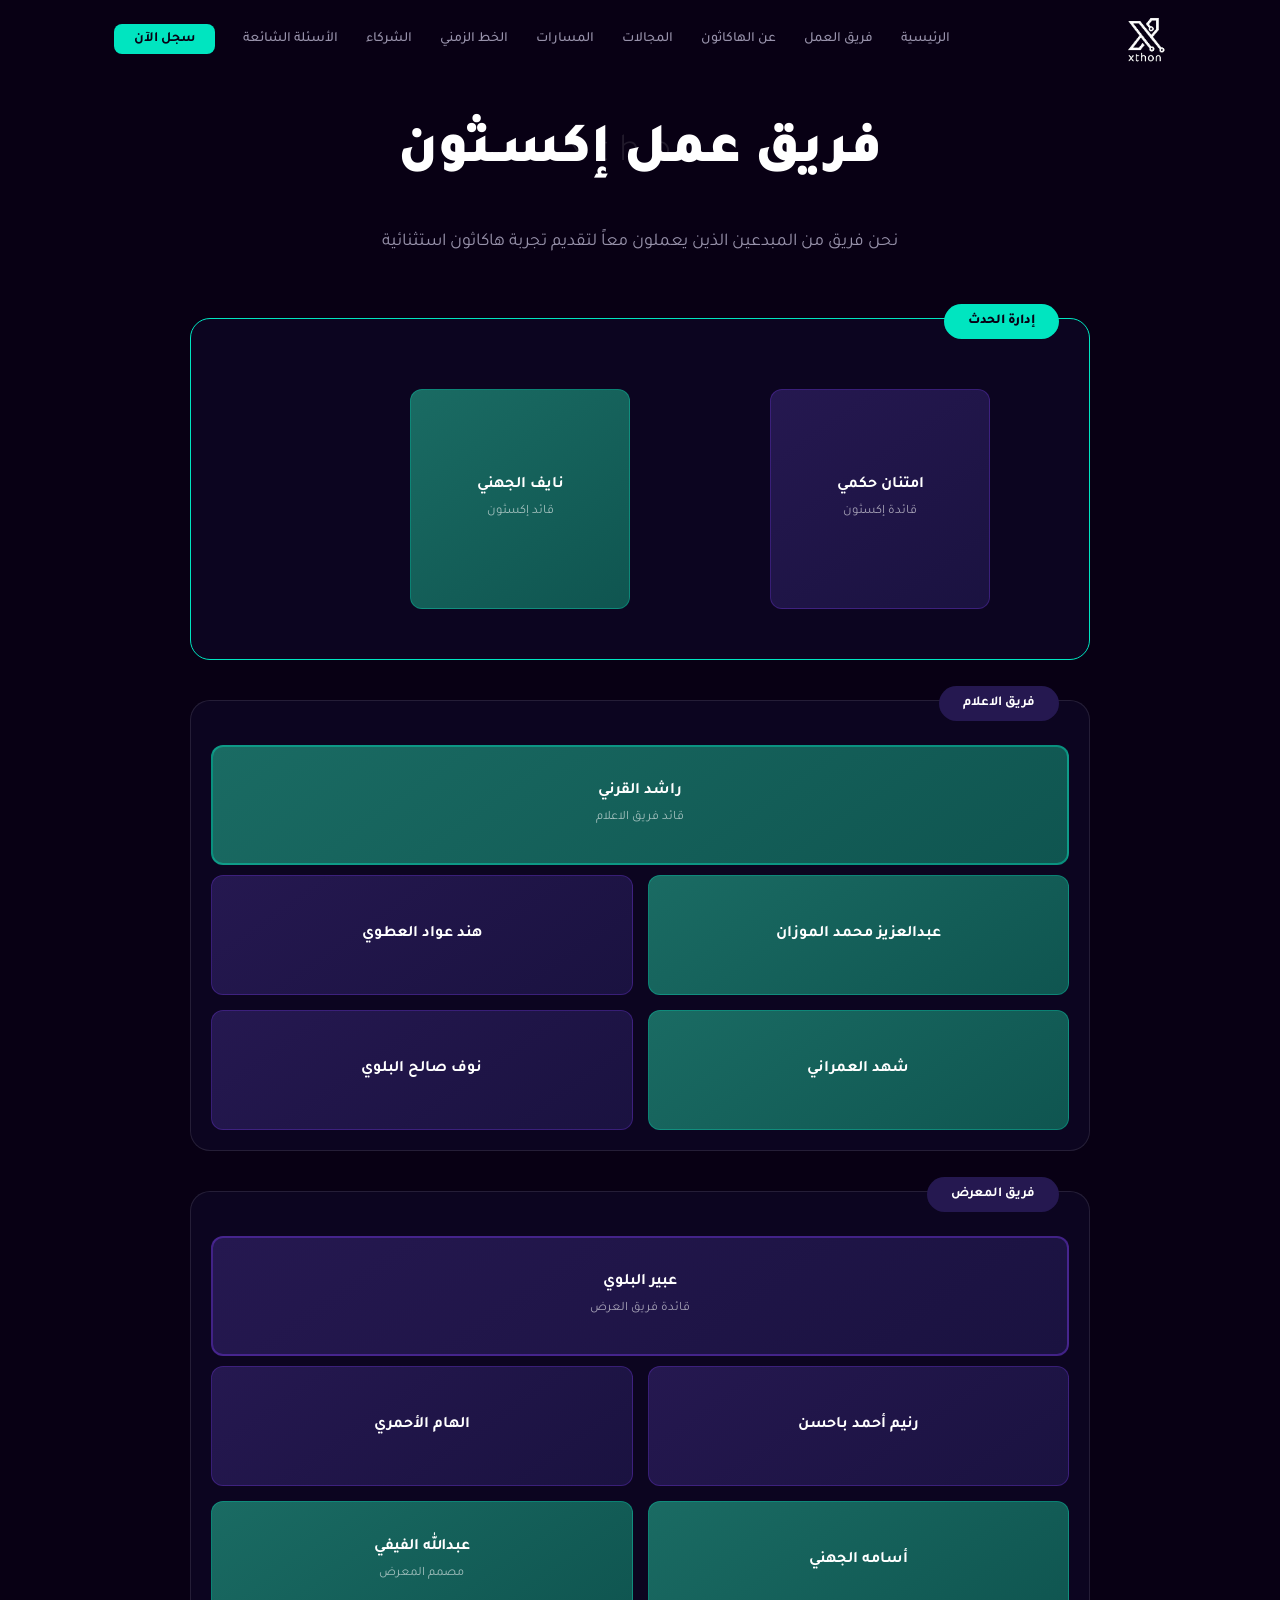
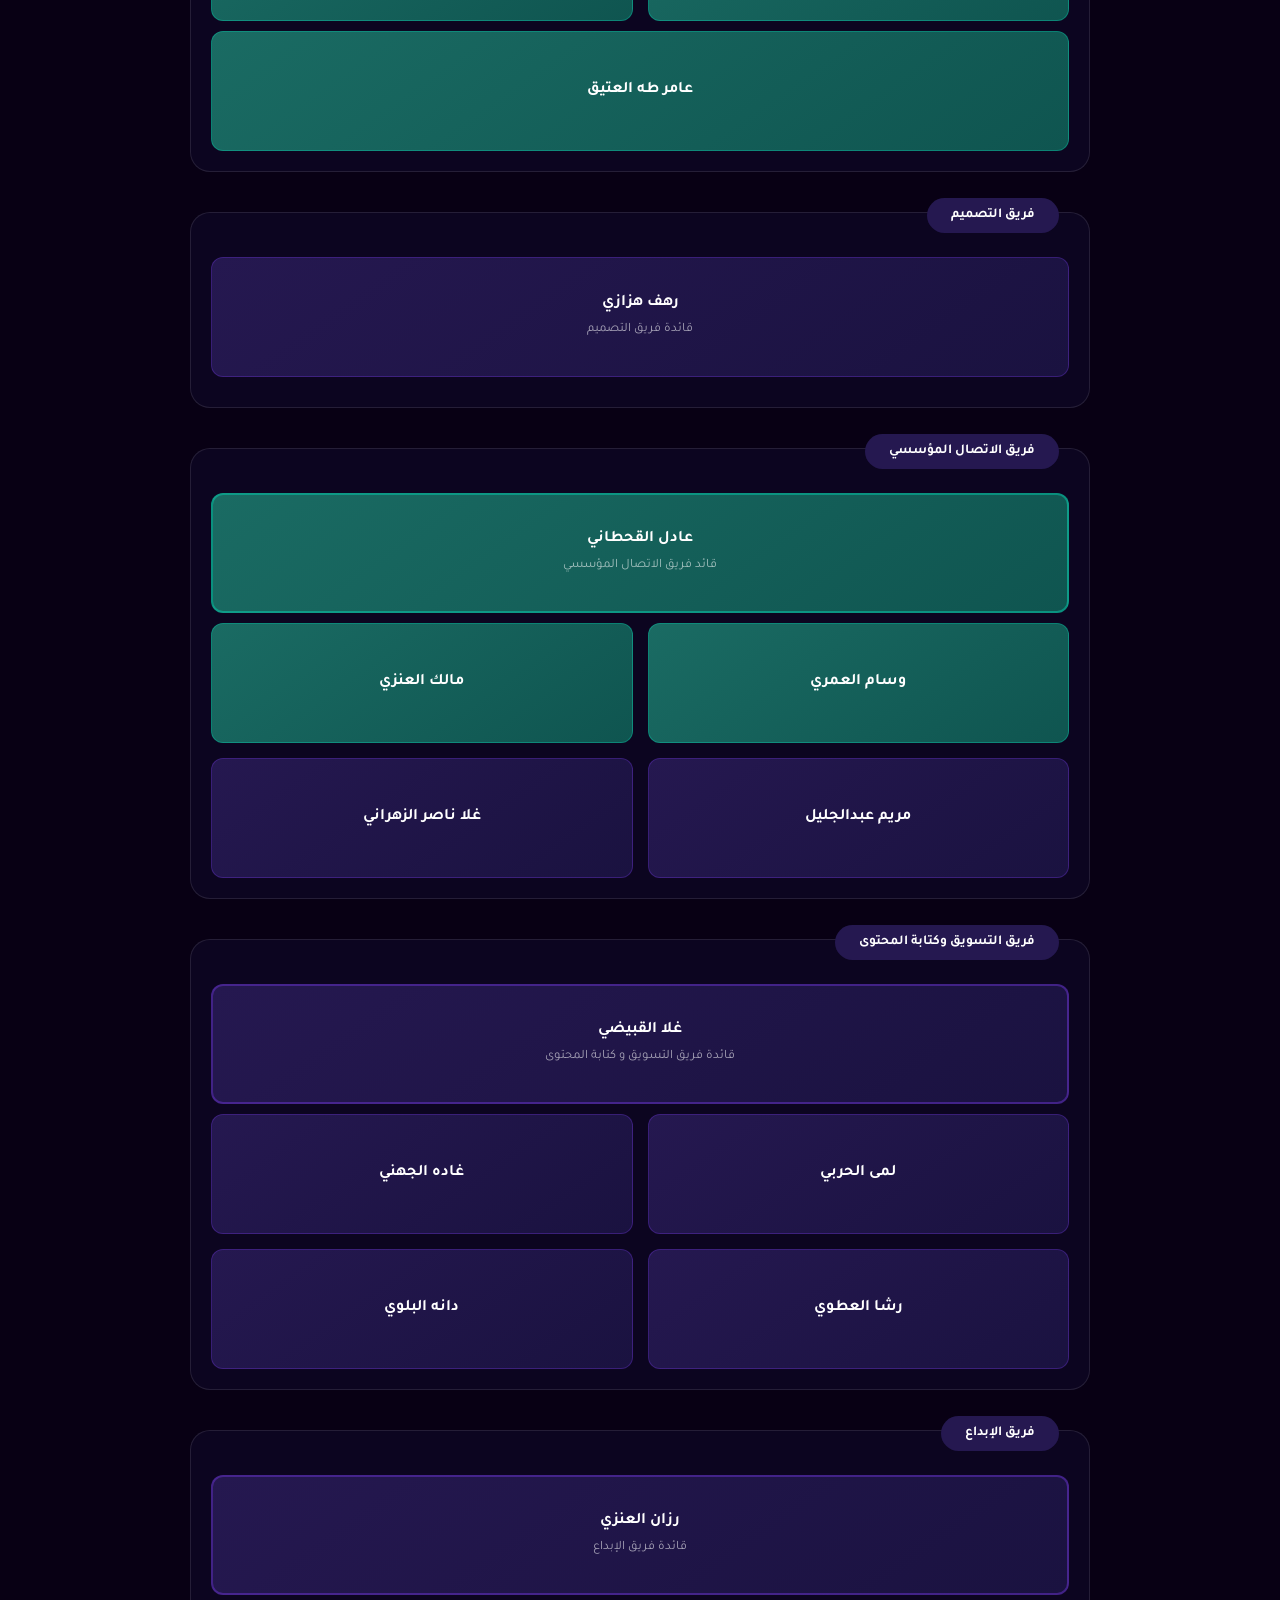
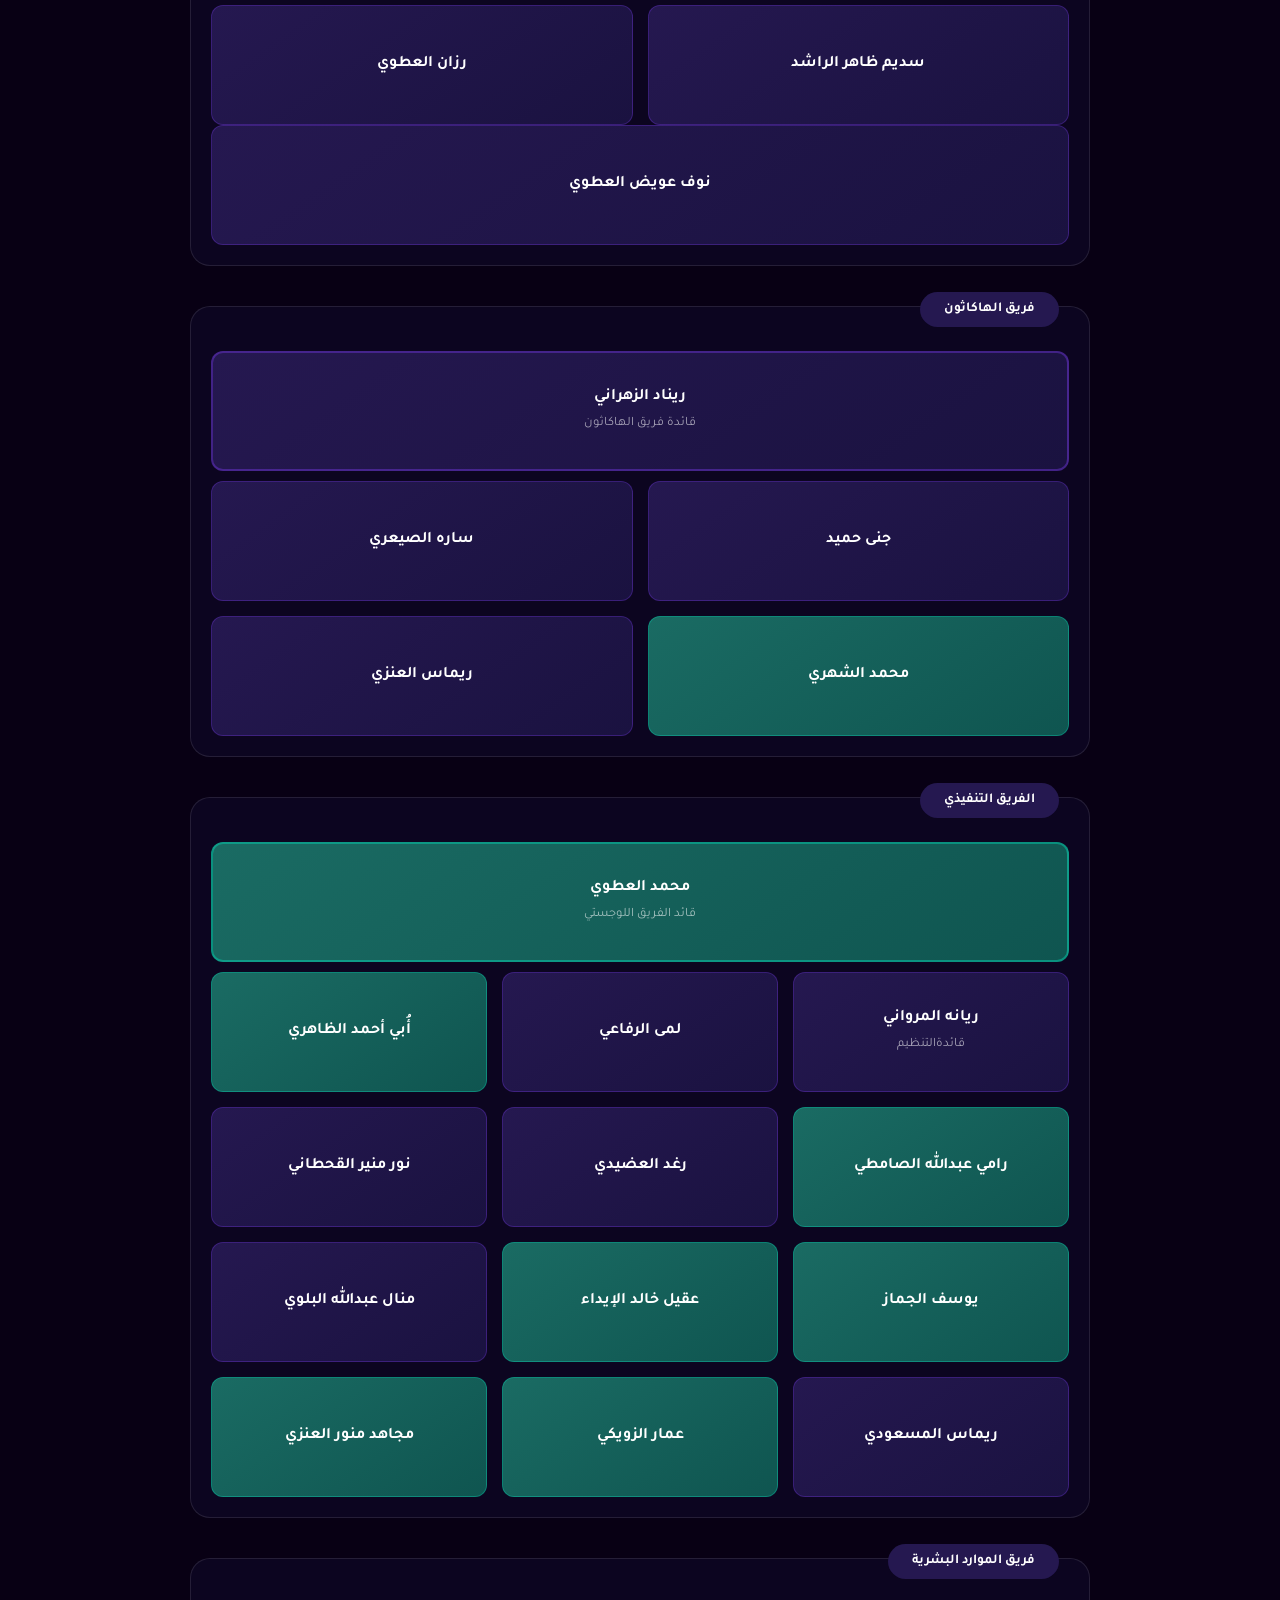
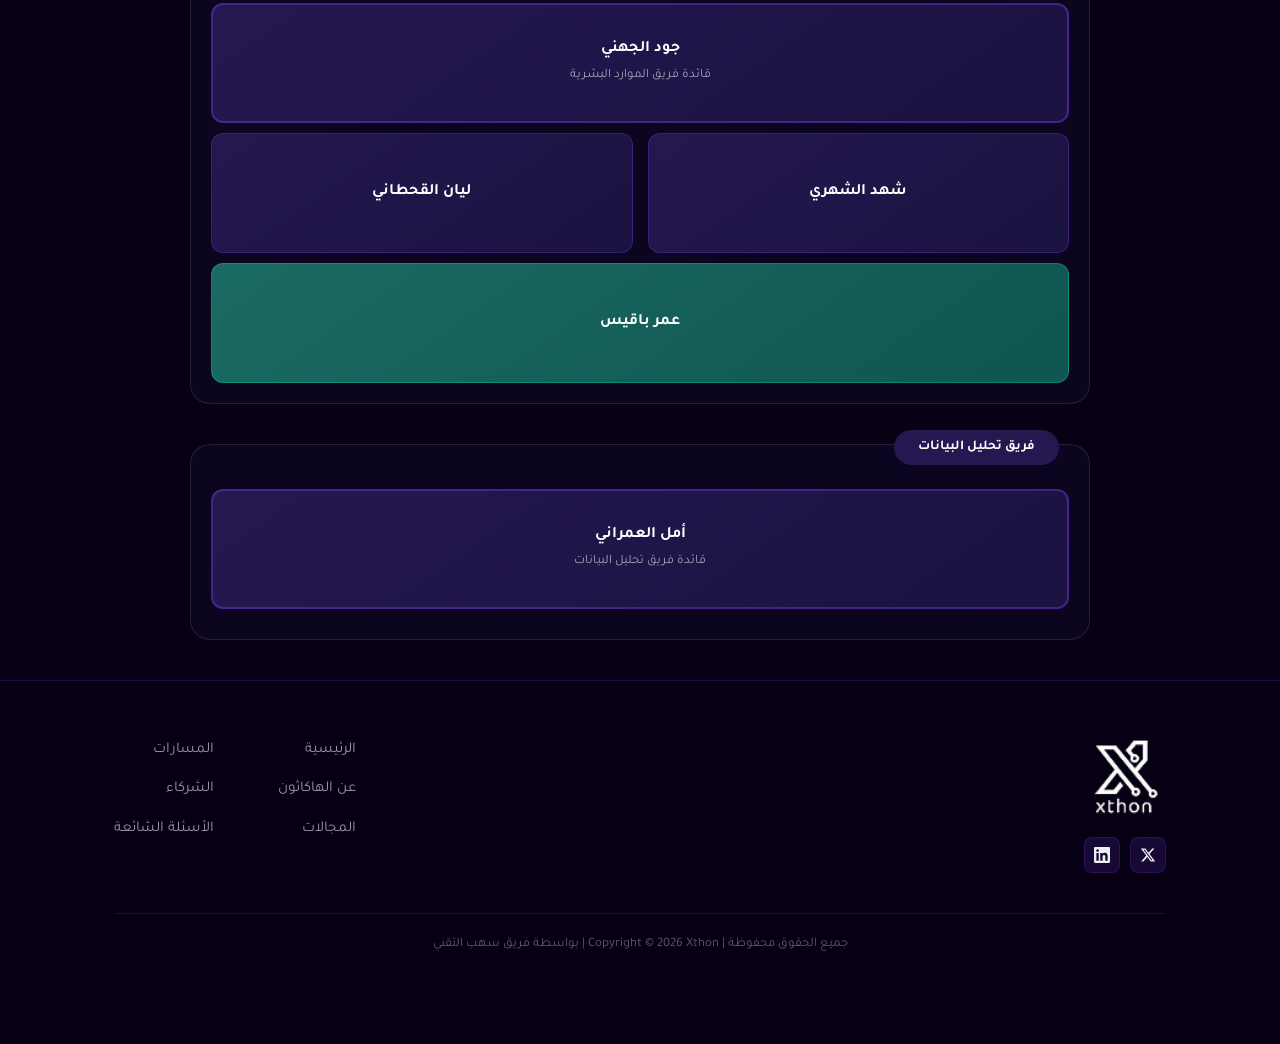
==== commit d588c7b0: "Add files via upload" ====
--- a/team.html
+++ b/team.html
@@ -137,7 +137,7 @@
       </div>
 
       <div class="comm-section dark-border">
-        <div class="comm-tag purple-tag">فريق العرض</div>
+        <div class="comm-tag purple-tag">فريق المعرض</div>
         <div class="comm-leader">
           <div class="card-flip" tabindex="0" role="button">
             <div class="card-front card-purple leader-card"><h3>عبير البلوي</h3><p>قائدة فريق العرض</p></div>
@@ -158,8 +158,8 @@
             <div class="card-back card-teal-back leader-back"><div class="card-photo-lg"><img src="اسامه الجهني.png" alt="أسامه الجهني"></div><h3>أسامه الجهني</h3><div class="card-back-footer"><a href="https://www.linkedin.com/in/osamah-aljohani-058bab331?utm_source=share&utm_campaign=share_via&utm_content=profile&utm_medium=ios_app" class="card-linkedin" aria-label="LinkedIn"><svg viewBox="0 0 24 24"><path d="M20.447 20.452h-3.554v-5.569c0-1.328-.027-3.037-1.852-3.037-1.853 0-2.136 1.445-2.136 2.939v5.667H9.351V9h3.414v1.561h.046c.477-.9 1.637-1.85 3.37-1.85 3.601 0 4.267 2.37 4.267 5.455v6.286zM5.337 7.433c-1.144 0-2.063-.926-2.063-2.065 0-1.138.92-2.063 2.063-2.063 1.14 0 2.064.925 2.064 2.063 0 1.139-.925 2.065-2.064 2.065zm1.782 13.019H3.555V9h3.564v11.452zM22.225 0H1.771C.792 0 0 .774 0 1.729v20.542C0 23.227.792 24 1.771 24h20.451C23.2 24 24 23.227 24 22.271V1.729C24 .774 23.2 0 22.222 0h.003z"/></svg></a></div></div>
           </div>
           <div class="card-flip" tabindex="0" role="button">
-            <div class="card-front card-teal"><h3>عبدالله الفيفي</h3></div>
-            <div class="card-back card-img-back"><img src="عبدالله الفيفي.png" alt="عبدالله الفيفي"><h3>عبدالله الفيفي</h3><a href="https://url-shortener.me/A8EG" class="card-linkedin-overlay" aria-label="LinkedIn"><svg viewBox="0 0 24 24"><path d="M20.447 20.452h-3.554v-5.569c0-1.328-.027-3.037-1.852-3.037-1.853 0-2.136 1.445-2.136 2.939v5.667H9.351V9h3.414v1.561h.046c.477-.9 1.637-1.85 3.37-1.85 3.601 0 4.267 2.37 4.267 5.455v6.286zM5.337 7.433c-1.144 0-2.063-.926-2.063-2.065 0-1.138.92-2.063 2.063-2.063 1.14 0 2.064.925 2.064 2.063 0 1.139-.925 2.065-2.064 2.065zm1.782 13.019H3.555V9h3.564v11.452zM22.225 0H1.771C.792 0 0 .774 0 1.729v20.542C0 23.227.792 24 1.771 24h20.451C23.2 24 24 23.227 24 22.271V1.729C24 .774 23.2 0 22.222 0h.003z"/></svg></a></div>
+            <div class="card-front card-teal"><h3>عبدالله الفيفي</h3><p>مصمم المعرض </p></div>
+            <div class="card-back card-img-back"><img src="عبدالله الفيفي.png" alt="عبدالله الفيفي"><h3>عبدالله الفيفي</h3><a href="https://url-shortener.me/A8EG" class="card-linkedin-overlay" aria-label="LinkedIn"><svg viewBox="0 0 24 24"><path d="M20.447 20.452h-3.554v-5.569c0-1.328-.027-3.037-1.852-3.037-1.853 0-2.136 1.445-2.136 2.939v5.667H9.351V9h3.414v1.561h.046c.477-.9 1.637-1.85 3.37-1.85 3.601 0 4.267 2.37 4.267 5.455v6.286zM5.337 7.433c-1.144 0-2.063-.926-2.063-2.065 0-1.138.92-2.063 2.063-2.063 1.14 0 2.064.925 2.064 2.063 0 1.139-.925 2.065-2.064 2.065zm1.782 13.019H3.555V9h3.564v11.452zM22.225 0H1.771C.792 0 0 .774 0 1.729v20.542C0 23.227.792 24 1.771 24h20.451C23.2 24 24 23.227 24 22.271V1.729C24 .774 23.2 0 22.222 0h.003z"/></svg></a><span>مصمم المعرض</span></div>
           </div>
         </div>
         <div class="comm-grid cols-1">
@@ -170,6 +170,16 @@
         </div>
       </div>
 
+<div class="comm-section dark-border">
+  <div class="comm-tag purple-tag">فريق التصميم</div>
+
+  <div class="comm-leader">
+    <div class="card-flip" tabindex="0" role="button">
+            <div class="card-front card-purple"><h3>رهف هزازي</h3><p>قائدة فريق التصميم</p></div>
+            <div class="card-back card-purple-back leader-back"><div class="card-photo-lg"><img src="رهف هزازي.png" alt="رهف هزازي"></div><h3>رهف هزازي</h3><p>قائدة فريق التصميم</p><div class="card-back-footer"><a href="https://www.linkedin.com/in/rahaf-hazazy-b5000b292?utm_source=share_via&utm_content=profile&utm_medium=member_ios" class="card-linkedin" aria-label="LinkedIn"><svg viewBox="0 0 24 24"><path d="M20.447 20.452h-3.554v-5.569c0-1.328-.027-3.037-1.852-3.037-1.853 0-2.136 1.445-2.136 2.939v5.667H9.351V9h3.414v1.561h.046c.477-.9 1.637-1.85 3.37-1.85 3.601 0 4.267 2.37 4.267 5.455v6.286zM5.337 7.433c-1.144 0-2.063-.926-2.063-2.065 0-1.138.92-2.063 2.063-2.063 1.14 0 2.064.925 2.064 2.063 0 1.139-.925 2.065-2.064 2.065zm1.782 13.019H3.555V9h3.564v11.452zM22.225 0H1.771C.792 0 0 .774 0 1.729v20.542C0 23.227.792 24 1.771 24h20.451C23.2 24 24 23.227 24 22.271V1.729C24 .774 23.2 0 22.222 0h.003z"/></svg></a></div></div>
+          </div>
+        </div>
+</div>
       <div class="comm-section dark-border">
         <div class="comm-tag purple-tag">فريق الاتصال المؤسسي</div>
         <div class="comm-leader">
@@ -199,11 +209,11 @@
       </div>
 
       <div class="comm-section dark-border">
-        <div class="comm-tag purple-tag">فريق التسويق</div>
+        <div class="comm-tag purple-tag">فريق التسويق وكتابة المحتوى </div>
         <div class="comm-leader">
           <div class="card-flip" tabindex="0" role="button">
             <div class="card-front card-purple leader-card"><h3>غلا القبيضي</h3><p>قائدة فريق التسويق و كتابة المحتوى</p></div>
-            <div class="card-back card-purple-back"><h3>غلا القبيخي</h3><p>قائدة فريق التسويق و كتابة المحتوى</p><a href="https://www.linkedin.com/in/ghala-alqubaydhi-" class="card-linkedin card-linkedin-lg" aria-label="LinkedIn"><svg viewBox="0 0 24 24"><path d="M20.447 20.452h-3.554v-5.569c0-1.328-.027-3.037-1.852-3.037-1.853 0-2.136 1.445-2.136 2.939v5.667H9.351V9h3.414v1.561h.046c.477-.9 1.637-1.85 3.37-1.85 3.601 0 4.267 2.37 4.267 5.455v6.286zM5.337 7.433c-1.144 0-2.063-.926-2.063-2.065 0-1.138.92-2.063 2.063-2.063 1.14 0 2.064.925 2.064 2.063 0 1.139-.925 2.065-2.064 2.065zm1.782 13.019H3.555V9h3.564v11.452zM22.225 0H1.771C.792 0 0 .774 0 1.729v20.542C0 23.227.792 24 1.771 24h20.451C23.2 24 24 23.227 24 22.271V1.729C24 .774 23.2 0 22.222 0h.003z"/></svg></a></div>
+            <div class="card-back card-purple-back"><h3>غلا القبيضي</h3><p>قائدة فريق التسويق و كتابة المحتوى</p><a href="https://www.linkedin.com/in/ghala-alqubaydhi-" class="card-linkedin card-linkedin-lg" aria-label="LinkedIn"><svg viewBox="0 0 24 24"><path d="M20.447 20.452h-3.554v-5.569c0-1.328-.027-3.037-1.852-3.037-1.853 0-2.136 1.445-2.136 2.939v5.667H9.351V9h3.414v1.561h.046c.477-.9 1.637-1.85 3.37-1.85 3.601 0 4.267 2.37 4.267 5.455v6.286zM5.337 7.433c-1.144 0-2.063-.926-2.063-2.065 0-1.138.92-2.063 2.063-2.063 1.14 0 2.064.925 2.064 2.063 0 1.139-.925 2.065-2.064 2.065zm1.782 13.019H3.555V9h3.564v11.452zM22.225 0H1.771C.792 0 0 .774 0 1.729v20.542C0 23.227.792 24 1.771 24h20.451C23.2 24 24 23.227 24 22.271V1.729C24 .774 23.2 0 22.222 0h.003z"/></svg></a></div>
           </div>
         </div>
         <div class="comm-grid cols-2">
@@ -211,27 +221,21 @@
             <div class="card-front card-purple"><h3>لمى الحربي</h3></div>
             <div class="card-back card-purple-back leader-back"><div class="card-photo-lg"><img src="لمى الحربي.png" alt="لمى الحربي"></div><h3>لمى الحربي</h3><div class="card-back-footer"><a href="https://sa.linkedin.com/in/lama-alharbi-56ba6431a" class="card-linkedin" aria-label="LinkedIn"><svg viewBox="0 0 24 24"><path d="M20.447 20.452h-3.554v-5.569c0-1.328-.027-3.037-1.852-3.037-1.853 0-2.136 1.445-2.136 2.939v5.667H9.351V9h3.414v1.561h.046c.477-.9 1.637-1.85 3.37-1.85 3.601 0 4.267 2.37 4.267 5.455v6.286zM5.337 7.433c-1.144 0-2.063-.926-2.063-2.065 0-1.138.92-2.063 2.063-2.063 1.14 0 2.064.925 2.064 2.063 0 1.139-.925 2.065-2.064 2.065zm1.782 13.019H3.555V9h3.564v11.452zM22.225 0H1.771C.792 0 0 .774 0 1.729v20.542C0 23.227.792 24 1.771 24h20.451C23.2 24 24 23.227 24 22.271V1.729C24 .774 23.2 0 22.222 0h.003z"/></svg></a></div></div>
           </div>
-          <div class="card-flip" tabindex="0" role="button">
-            <div class="card-front card-purple"><h3>رهف هزازي</h3></div>
-            <div class="card-back card-purple-back leader-back"><div class="card-photo-lg"><img src="رهف هزازي.png" alt="رهف هزازي"></div><h3>رهف هزازي</h3><div class="card-back-footer"><a href="https://www.linkedin.com/in/rahaf-hazazy-b5000b292?utm_source=share_via&utm_content=profile&utm_medium=member_ios" class="card-linkedin" aria-label="LinkedIn"><svg viewBox="0 0 24 24"><path d="M20.447 20.452h-3.554v-5.569c0-1.328-.027-3.037-1.852-3.037-1.853 0-2.136 1.445-2.136 2.939v5.667H9.351V9h3.414v1.561h.046c.477-.9 1.637-1.85 3.37-1.85 3.601 0 4.267 2.37 4.267 5.455v6.286zM5.337 7.433c-1.144 0-2.063-.926-2.063-2.065 0-1.138.92-2.063 2.063-2.063 1.14 0 2.064.925 2.064 2.063 0 1.139-.925 2.065-2.064 2.065zm1.782 13.019H3.555V9h3.564v11.452zM22.225 0H1.771C.792 0 0 .774 0 1.729v20.542C0 23.227.792 24 1.771 24h20.451C23.2 24 24 23.227 24 22.271V1.729C24 .774 23.2 0 22.222 0h.003z"/></svg></a></div></div>
-          </div>
+         
           <div class="card-flip" tabindex="0" role="button">
             <div class="card-front card-purple"><h3>غاده الجهني</h3></div>
             <div class="card-back card-purple-back leader-back"><div class="card-photo-lg"><img src="غادة الجهني.png" alt="غاده الجهني"></div><h3>غاده الجهني</h3><div class="card-back-footer"><a href="http://linkedin.com/in/ghadah-aljohani-" class="card-linkedin" aria-label="LinkedIn"><svg viewBox="0 0 24 24"><path d="M20.447 20.452h-3.554v-5.569c0-1.328-.027-3.037-1.852-3.037-1.853 0-2.136 1.445-2.136 2.939v5.667H9.351V9h3.414v1.561h.046c.477-.9 1.637-1.85 3.37-1.85 3.601 0 4.267 2.37 4.267 5.455v6.286zM5.337 7.433c-1.144 0-2.063-.926-2.063-2.065 0-1.138.92-2.063 2.063-2.063 1.14 0 2.064.925 2.064 2.063 0 1.139-.925 2.065-2.064 2.065zm1.782 13.019H3.555V9h3.564v11.452zM22.225 0H1.771C.792 0 0 .774 0 1.729v20.542C0 23.227.792 24 1.771 24h20.451C23.2 24 24 23.227 24 22.271V1.729C24 .774 23.2 0 22.222 0h.003z"/></svg></a></div></div>
           </div>
           <div class="card-flip" tabindex="0" role="button">
-            <div class="card-front card-purple"><h3>رشا راشد</h3></div>
-            <div class="card-back card-purple-back leader-back"><div class="card-photo-lg"><img src="رشا راشد.png" alt="رشا راشد"></div><h3>رشا راشد</h3><div class="card-back-footer"><a href="https://www.linkedin.com/in/" class="card-linkedin" aria-label="LinkedIn"><svg viewBox="0 0 24 24"><path d="M20.447 20.452h-3.554v-5.569c0-1.328-.027-3.037-1.852-3.037-1.853 0-2.136 1.445-2.136 2.939v5.667H9.351V9h3.414v1.561h.046c.477-.9 1.637-1.85 3.37-1.85 3.601 0 4.267 2.37 4.267 5.455v6.286zM5.337 7.433c-1.144 0-2.063-.926-2.063-2.065 0-1.138.92-2.063 2.063-2.063 1.14 0 2.064.925 2.064 2.063 0 1.139-.925 2.065-2.064 2.065zm1.782 13.019H3.555V9h3.564v11.452zM22.225 0H1.771C.792 0 0 .774 0 1.729v20.542C0 23.227.792 24 1.771 24h20.451C23.2 24 24 23.227 24 22.271V1.729C24 .774 23.2 0 22.222 0h.003z"/></svg></a></div></div>
-          </div>
-        </div>
-        <div class="comm-grid cols-1">
+            <div class="card-front card-purple"><h3>رشا العطوي</h3></div>
+            <div class="card-back card-purple-back leader-back"><div class="card-photo-lg"><img src="رشا راشد.png" alt="رشا راشد"></div><h3>رشاالعطوي</h3><div class="card-back-footer"><a href="https://www.linkedin.com/in/" class="card-linkedin" aria-label="LinkedIn"><svg viewBox="0 0 24 24"><path d="M20.447 20.452h-3.554v-5.569c0-1.328-.027-3.037-1.852-3.037-1.853 0-2.136 1.445-2.136 2.939v5.667H9.351V9h3.414v1.561h.046c.477-.9 1.637-1.85 3.37-1.85 3.601 0 4.267 2.37 4.267 5.455v6.286zM5.337 7.433c-1.144 0-2.063-.926-2.063-2.065 0-1.138.92-2.063 2.063-2.063 1.14 0 2.064.925 2.064 2.063 0 1.139-.925 2.065-2.064 2.065zm1.782 13.019H3.555V9h3.564v11.452zM22.225 0H1.771C.792 0 0 .774 0 1.729v20.542C0 23.227.792 24 1.771 24h20.451C23.2 24 24 23.227 24 22.271V1.729C24 .774 23.2 0 22.222 0h.003z"/></svg></a></div></div>
+          </div>
           <div class="card-flip" tabindex="0" role="button">
             <div class="card-front card-purple"><h3>دانه البلوي</h3></div>
             <div class="card-back card-purple-back leader-back"><div class="card-photo-lg"><img src="دانه البلوي.png" alt="دانه البلوي"></div><h3>دانه البلوي</h3><div class="card-back-footer"><a href="http://linkedin.com/in/دانه-البلوي-0a4ab2384" class="card-linkedin" aria-label="LinkedIn"><svg viewBox="0 0 24 24"><path d="M20.447 20.452h-3.554v-5.569c0-1.328-.027-3.037-1.852-3.037-1.853 0-2.136 1.445-2.136 2.939v5.667H9.351V9h3.414v1.561h.046c.477-.9 1.637-1.85 3.37-1.85 3.601 0 4.267 2.37 4.267 5.455v6.286zM5.337 7.433c-1.144 0-2.063-.926-2.063-2.065 0-1.138.92-2.063 2.063-2.063 1.14 0 2.064.925 2.064 2.063 0 1.139-.925 2.065-2.064 2.065zm1.782 13.019H3.555V9h3.564v11.452zM22.225 0H1.771C.792 0 0 .774 0 1.729v20.542C0 23.227.792 24 1.771 24h20.451C23.2 24 24 23.227 24 22.271V1.729C24 .774 23.2 0 22.222 0h.003z"/></svg></a></div></div>
           </div>
         </div>
       </div>
-
       <div class="comm-section dark-border">
         <div class="comm-tag purple-tag">فريق الإبداع</div>
         <div class="comm-leader">
@@ -249,17 +253,14 @@
             <div class="card-front card-purple"><h3>رزان العطوي</h3></div>
             <div class="card-back card-purple-back"><h3>رزان العطوي</h3><a href="javascript:void(0)" class="card-linkedin card-linkedin-lg" aria-label="LinkedIn"><svg viewBox="0 0 24 24"><path d="M20.447 20.452h-3.554v-5.569c0-1.328-.027-3.037-1.852-3.037-1.853 0-2.136 1.445-2.136 2.939v5.667H9.351V9h3.414v1.561h.046c.477-.9 1.637-1.85 3.37-1.85 3.601 0 4.267 2.37 4.267 5.455v6.286zM5.337 7.433c-1.144 0-2.063-.926-2.063-2.065 0-1.138.92-2.063 2.063-2.063 1.14 0 2.064.925 2.064 2.063 0 1.139-.925 2.065-2.064 2.065zm1.782 13.019H3.555V9h3.564v11.452zM22.225 0H1.771C.792 0 0 .774 0 1.729v20.542C0 23.227.792 24 1.771 24h20.451C23.2 24 24 23.227 24 22.271V1.729C24 .774 23.2 0 22.222 0h.003z"/></svg></a></div>
           </div>
+        </div>
+      
           <div class="card-flip" tabindex="0" role="button">
             <div class="card-front card-purple"><h3>نوف عويض العطوي</h3></div>
             <div class="card-back card-purple-back leader-back"><div class="card-photo-lg"><img src="نوف العطوي.png" alt="نوف عويض العطوي"></div><h3>نوف عويض العطوي</h3><div class="card-back-footer"><a href="javascript:void(0)" class="card-linkedin" aria-label="LinkedIn"><svg viewBox="0 0 24 24"><path d="M20.447 20.452h-3.554v-5.569c0-1.328-.027-3.037-1.852-3.037-1.853 0-2.136 1.445-2.136 2.939v5.667H9.351V9h3.414v1.561h.046c.477-.9 1.637-1.85 3.37-1.85 3.601 0 4.267 2.37 4.267 5.455v6.286zM5.337 7.433c-1.144 0-2.063-.926-2.063-2.065 0-1.138.92-2.063 2.063-2.063 1.14 0 2.064.925 2.064 2.063 0 1.139-.925 2.065-2.064 2.065zm1.782 13.019H3.555V9h3.564v11.452zM22.225 0H1.771C.792 0 0 .774 0 1.729v20.542C0 23.227.792 24 1.771 24h20.451C23.2 24 24 23.227 24 22.271V1.729C24 .774 23.2 0 22.222 0h.003z"/></svg></a></div></div>
           </div>
-          <div class="card-flip" tabindex="0" role="button">
-            <div class="card-front card-purple"><h3>حسناء العرادي</h3></div>
-            <div class="card-back card-purple-back"><h3>حسناء العرادي</h3><a href="https://www.linkedin.com/in/hasnaa-alaradi-حسناء-العرادي-1b6258283?utm_source=share&utm_campaign=share_via&utm_content=profile&utm_medium=ios_app" class="card-linkedin card-linkedin-lg" aria-label="LinkedIn"><svg viewBox="0 0 24 24"><path d="M20.447 20.452h-3.554v-5.569c0-1.328-.027-3.037-1.852-3.037-1.853 0-2.136 1.445-2.136 2.939v5.667H9.351V9h3.414v1.561h.046c.477-.9 1.637-1.85 3.37-1.85 3.601 0 4.267 2.37 4.267 5.455v6.286zM5.337 7.433c-1.144 0-2.063-.926-2.063-2.065 0-1.138.92-2.063 2.063-2.063 1.14 0 2.064.925 2.064 2.063 0 1.139-.925 2.065-2.064 2.065zm1.782 13.019H3.555V9h3.564v11.452zM22.225 0H1.771C.792 0 0 .774 0 1.729v20.542C0 23.227.792 24 1.771 24h20.451C23.2 24 24 23.227 24 22.271V1.729C24 .774 23.2 0 22.222 0h.003z"/></svg></a></div>
-          </div>
-        </div>
-      </div>
-
+        </div>
+      </div>
       <div class="comm-section dark-border">
         <div class="comm-tag purple-tag">فريق الهاكاثون</div>
         <div class="comm-leader">
@@ -298,8 +299,8 @@
         </div>
         <div class="comm-grid cols-3">
           <div class="card-flip" tabindex="0" role="button">
-            <div class="card-front card-purple"><h3>ريانه المرواني</h3></div>
-            <div class="card-back card-purple-back leader-back"><div class="card-photo-lg"><img src="ريانه المرواني.png" alt="ريانه المرواني"></div><h3>ريانه المرواني</h3><div class="card-back-footer"><a href="javascript:void(0)" class="card-linkedin" aria-label="LinkedIn"><svg viewBox="0 0 24 24"><path d="M20.447 20.452h-3.554v-5.569c0-1.328-.027-3.037-1.852-3.037-1.853 0-2.136 1.445-2.136 2.939v5.667H9.351V9h3.414v1.561h.046c.477-.9 1.637-1.85 3.37-1.85 3.601 0 4.267 2.37 4.267 5.455v6.286zM5.337 7.433c-1.144 0-2.063-.926-2.063-2.065 0-1.138.92-2.063 2.063-2.063 1.14 0 2.064.925 2.064 2.063 0 1.139-.925 2.065-2.064 2.065zm1.782 13.019H3.555V9h3.564v11.452zM22.225 0H1.771C.792 0 0 .774 0 1.729v20.542C0 23.227.792 24 1.771 24h20.451C23.2 24 24 23.227 24 22.271V1.729C24 .774 23.2 0 22.222 0h.003z"/></svg></a></div></div>
+            <div class="card-front card-purple"><h3>ريانه المرواني</h3><p>قائدةالتنظيم</p></div>
+            <div class="card-back card-purple-back leader-back"><div class="card-photo-lg"><img src="ريانه المرواني.png" alt="ريانه المرواني"></div><h3>ريانه المرواني</h3><p>قائدةالتنظيم</p><div class="card-back-footer"><a href="javascript:void(0)" class="card-linkedin" aria-label="LinkedIn"><svg viewBox="0 0 24 24"><path d="M20.447 20.452h-3.554v-5.569c0-1.328-.027-3.037-1.852-3.037-1.853 0-2.136 1.445-2.136 2.939v5.667H9.351V9h3.414v1.561h.046c.477-.9 1.637-1.85 3.37-1.85 3.601 0 4.267 2.37 4.267 5.455v6.286zM5.337 7.433c-1.144 0-2.063-.926-2.063-2.065 0-1.138.92-2.063 2.063-2.063 1.14 0 2.064.925 2.064 2.063 0 1.139-.925 2.065-2.064 2.065zm1.782 13.019H3.555V9h3.564v11.452zM22.225 0H1.771C.792 0 0 .774 0 1.729v20.542C0 23.227.792 24 1.771 24h20.451C23.2 24 24 23.227 24 22.271V1.729C24 .774 23.2 0 22.222 0h.003z"/></svg></a></div></div>
           </div>
           <div class="card-flip" tabindex="0" role="button">
             <div class="card-front card-purple"><h3>لمى الرفاعي</h3></div>
--- a/style.css
+++ b/style.css
@@ -1917,44 +1917,55 @@
   display:flex;
   justify-content:center;
 } 
-/* ===== الجامعات المشاركة ===== */
-
-.universities-grid{
-  display:flex;
-  justify-content:center;
-  align-items:center;
-  margin-top:30px;
-}
-
-.university-card{
-  background: rgba(20,16,48,0.5);
-  border:1px solid var(--border-color);
-  border-radius:12px;
-  padding:20px;
-  max-width:300px;
-  transition:0.3s;
-}
-
-.university-card:hover{
-  border-color: var(--border-hover);
-}
-
-.university-card img{
-  width:140%;
-  height:auto;
-  object-fit:contain;
-  position: center;
-}
-.universities-grid{
-  display:flex;
-  justify-content:center;
-  align-items:center;
-  margin-top:30px;
-}
-
-.universities-grid img{
-  max-width:400px;
-  width: 300px;
-  height:auto;
-  display:block;
+/* ===== Universities Slider ===== */
+
+.universities-slider{
+  overflow: hidden;
+  position: relative;
+  margin-top: 40px;
+  width: 100%;
+}
+
+.universities-track{
+  display: flex;
+  width: max-content;
+  animation: universitiesMarquee 35s linear infinite;
+  will-change: transform;
+}
+
+.universities-group{
+  display: flex;
+  align-items: center;
+  gap: 24px;
+  flex-shrink: 0;
+  padding-inline-end: 24px;
+}
+
+.universities-group img{
+  height: 90px;
+  width: auto;
+  object-fit: contain;
+  background: #fff;
+  padding: 12px 16px;
+  border-radius: 12px;
+  flex-shrink: 0;
+  transition: transform 0.3s ease;
+}
+
+.universities-group img:hover{
+  transform: scale(1.06);
+}
+
+@keyframes universitiesMarquee{
+  from{
+    transform: translateX(0);
+  }
+  to{
+    transform: translateX(-50%);
+  }
+}
+.universities-slider,
+.universities-track,
+.universities-group{
+  direction: ltr;
 }
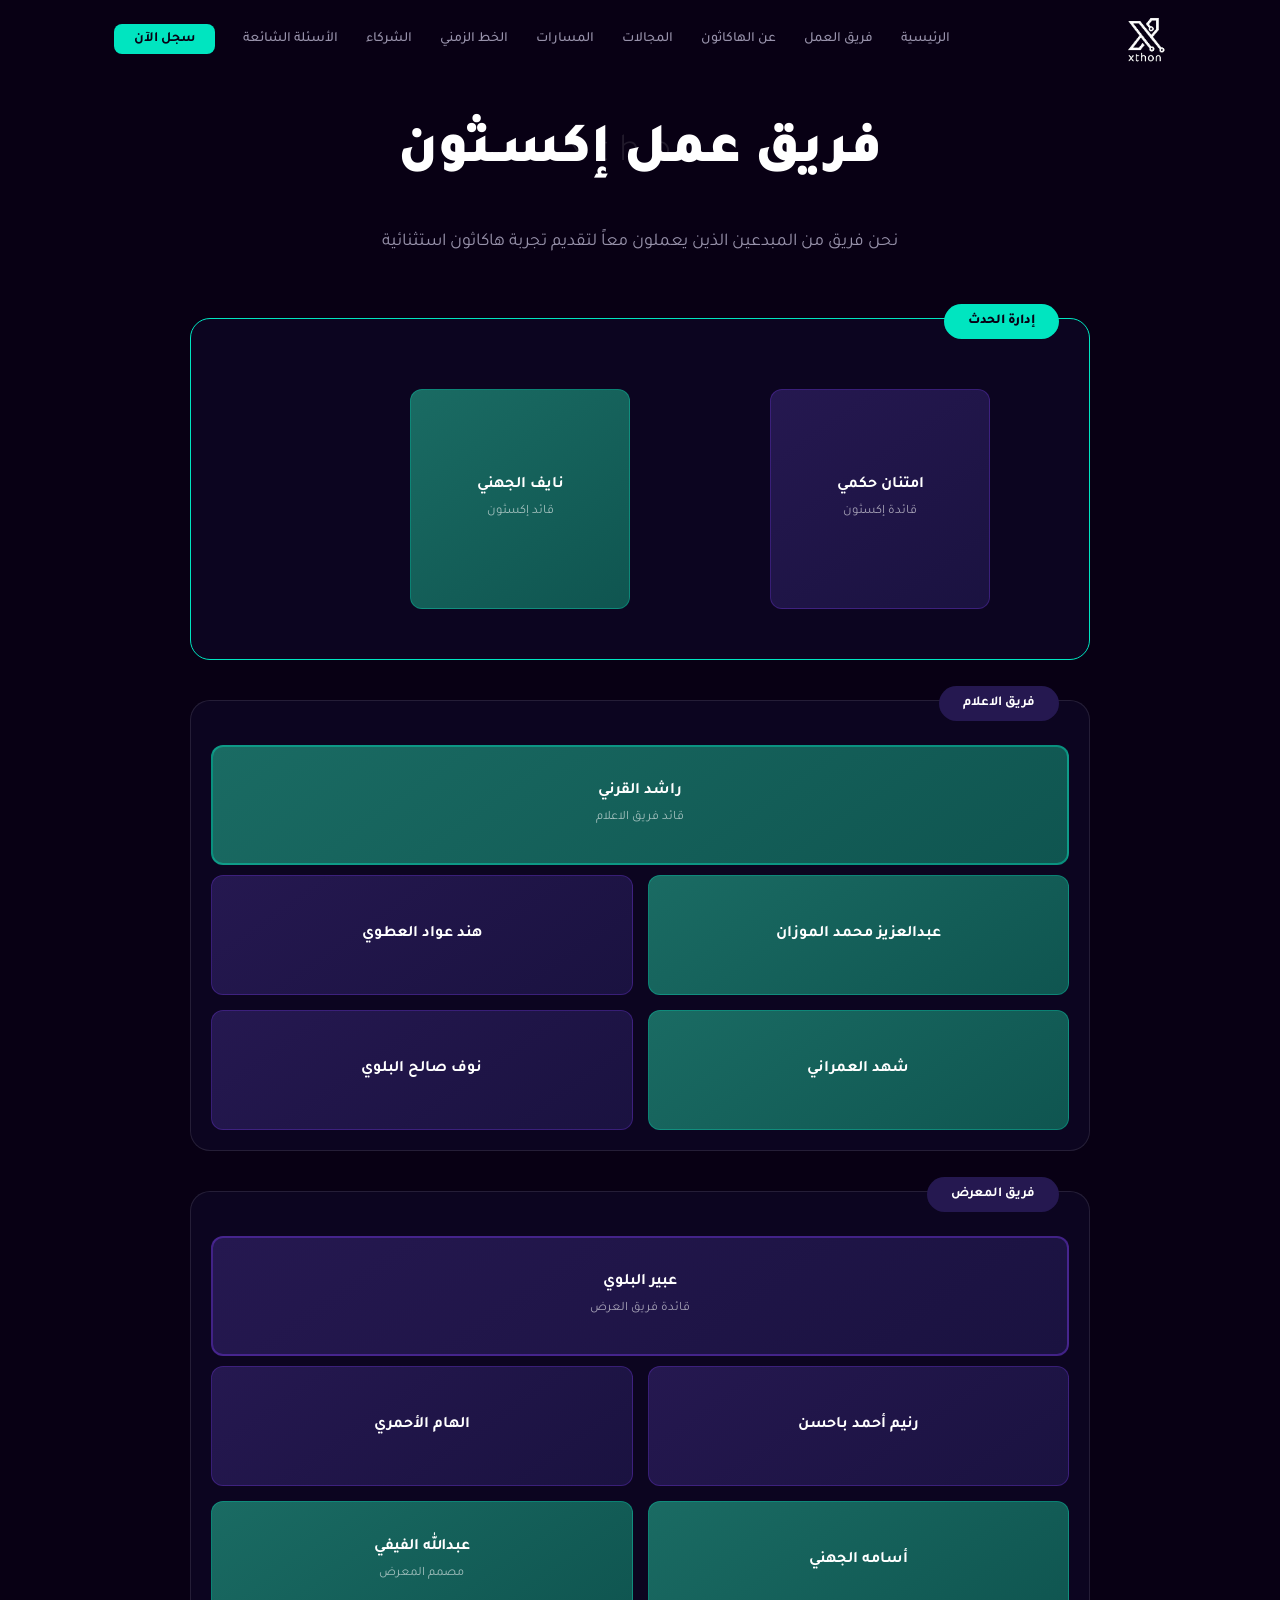
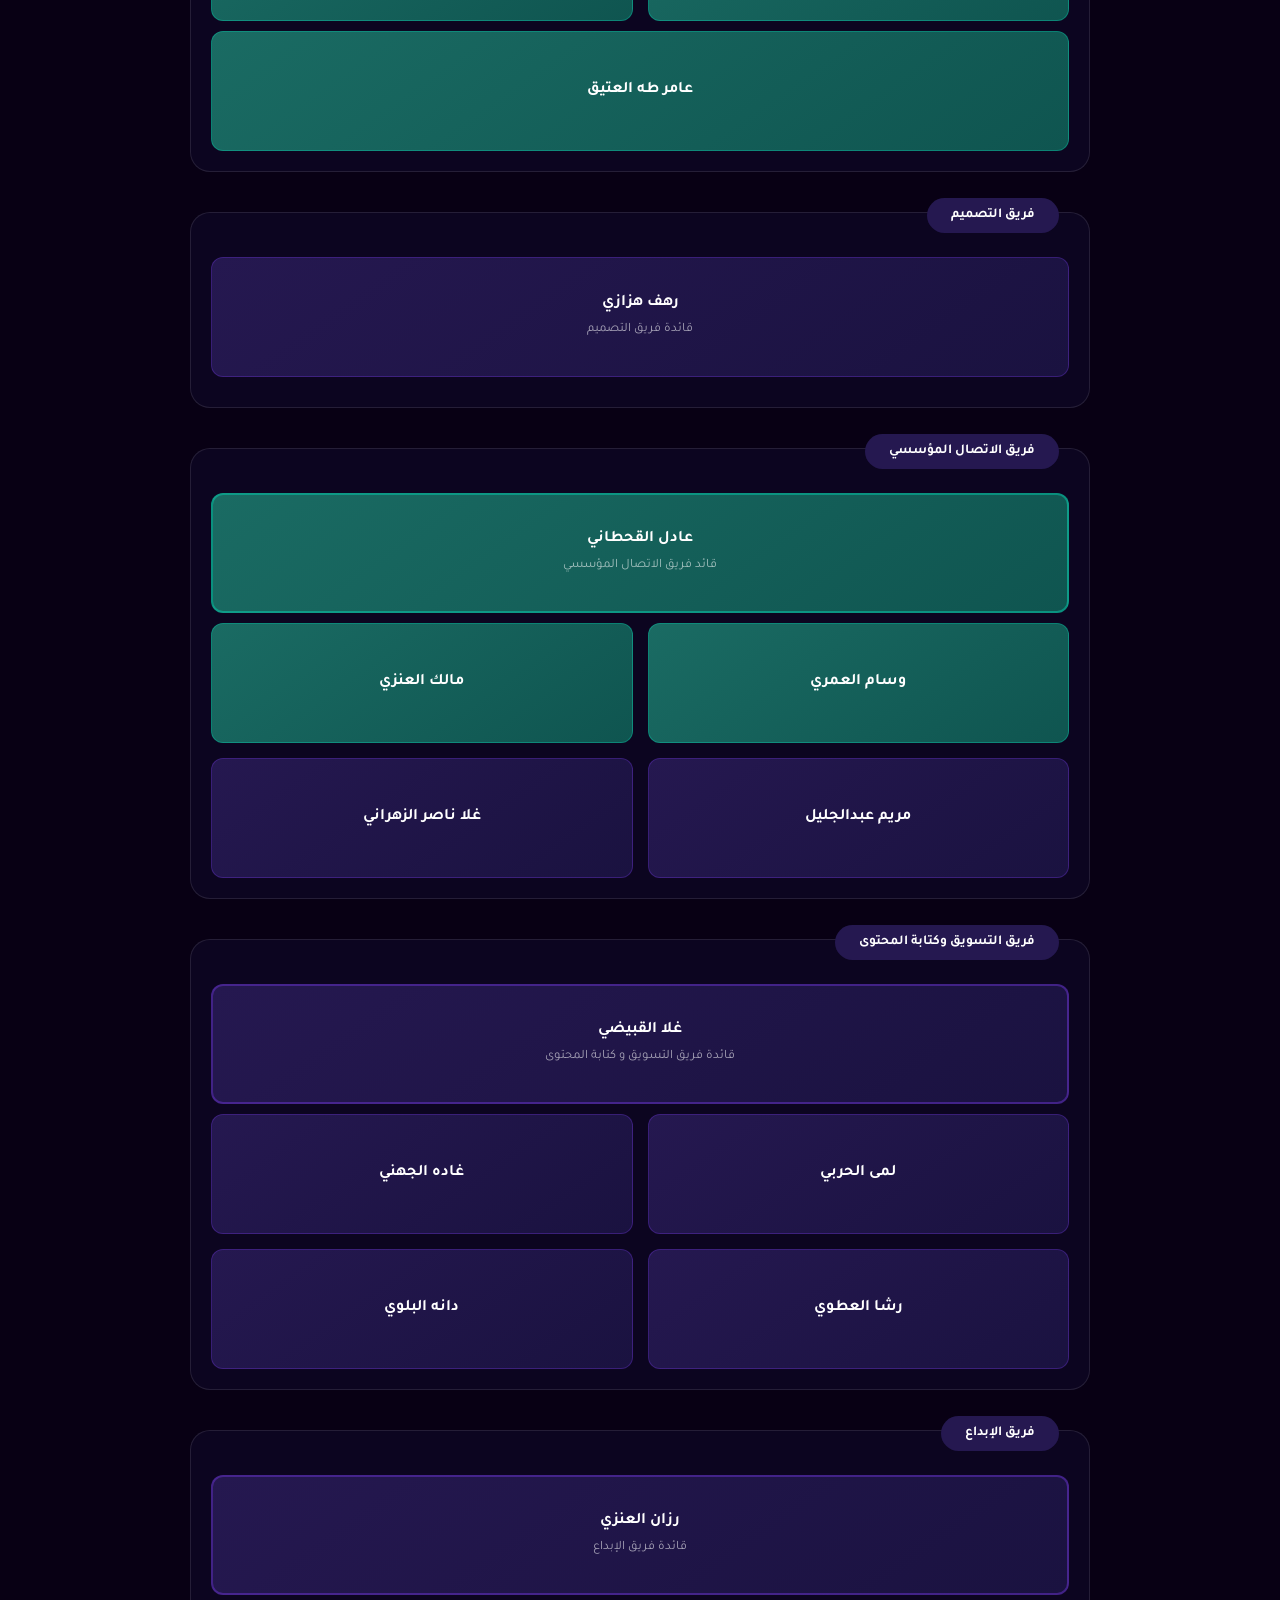
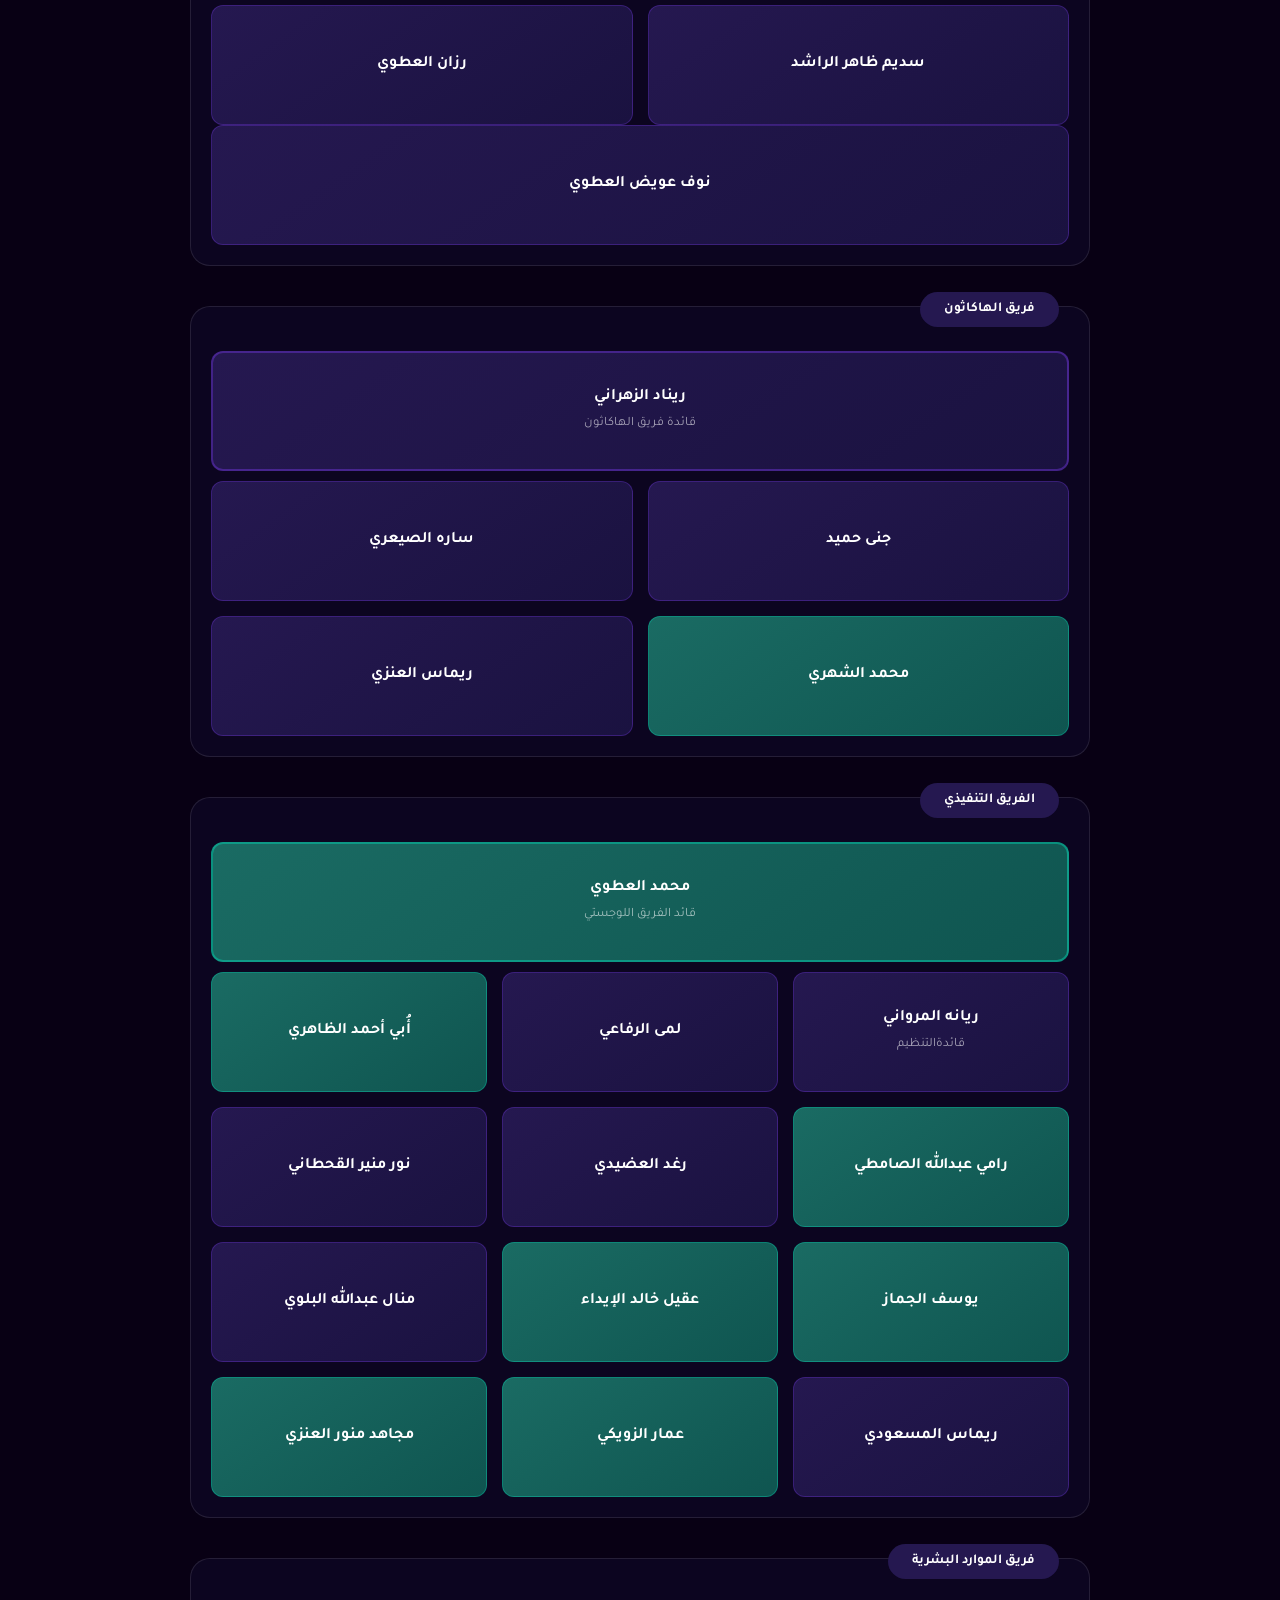
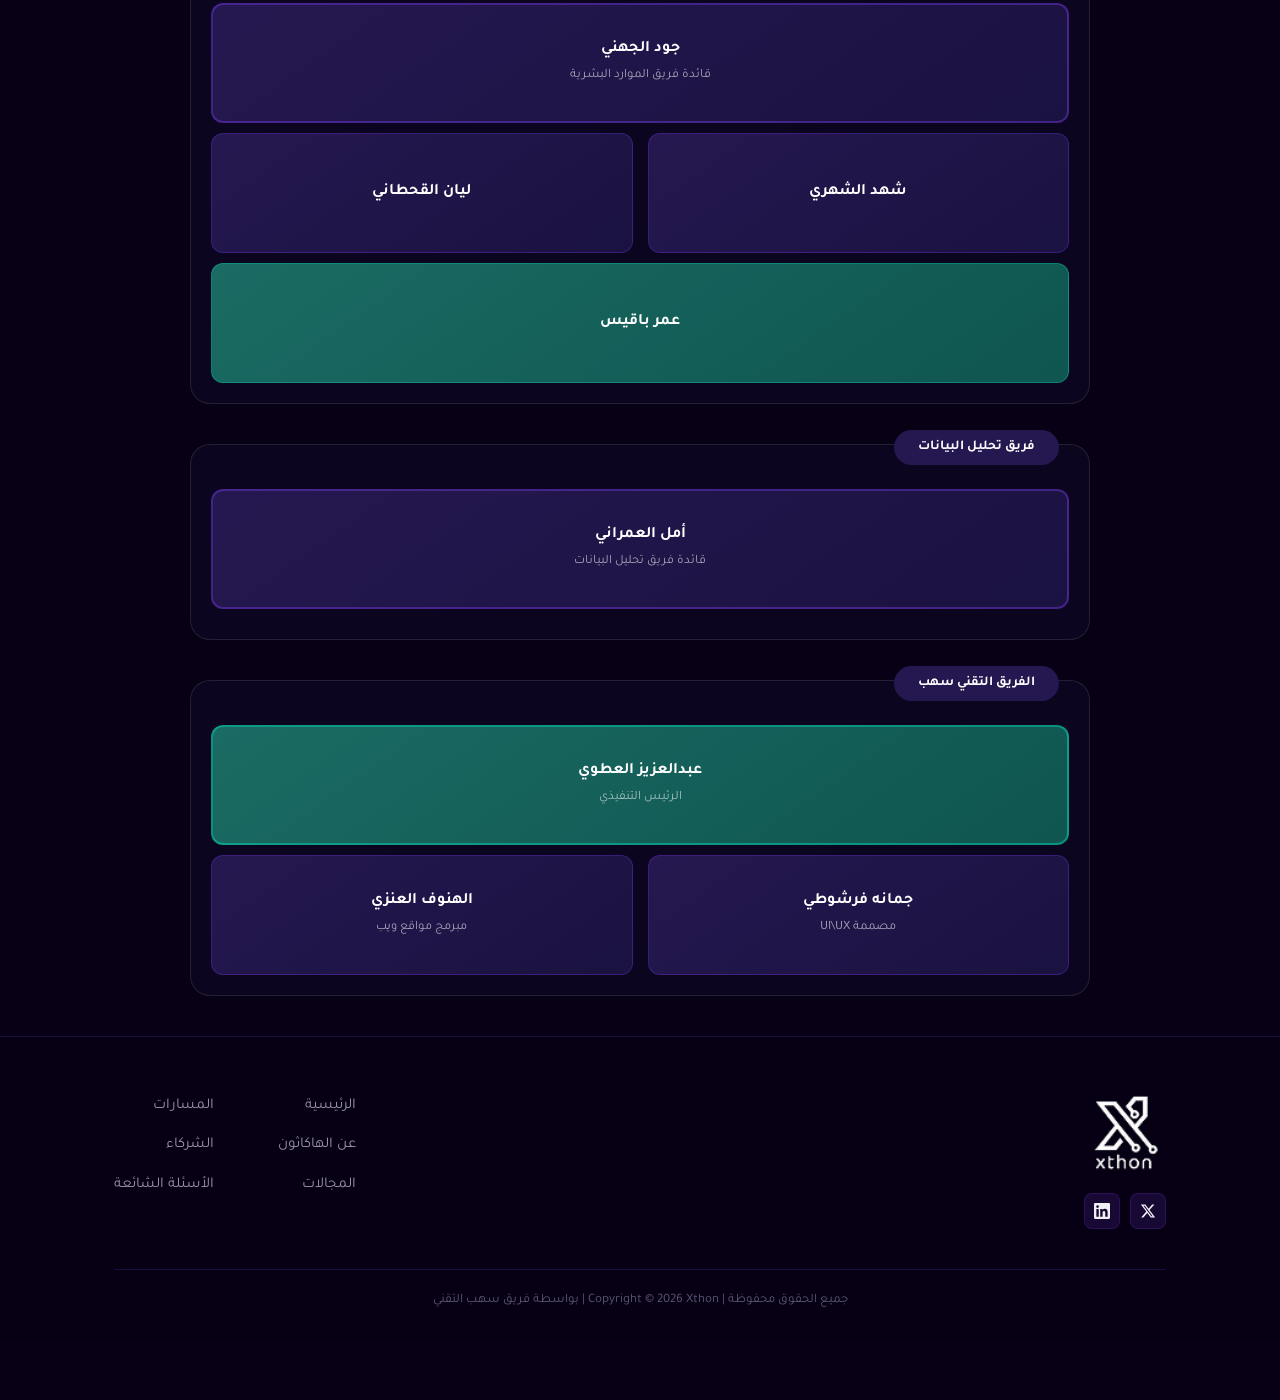
==== commit a374d628: "Add files via upload" ====
--- a/team.html
+++ b/team.html
@@ -454,13 +454,33 @@
     <!-- ضعي هنا أعضاء تحليل البيانات -->
   </div>
 </div>
+  <div class="comm-section dark-border">
+        <div class="comm-tag purple-tag">الفريق التقني سهب</div>
+        <div class="comm-leader">
+          <div class="card-flip" tabindex="0" role="button">
+            <div class="card-front card-teal leader-card"><h3>عبدالعزيز العطوي</h3><p>الرئيس التنفيذي</p></div>
+            <div class="card-back card-teal-back"><h3>عبدالعزيز العطوي</h3><p>الرئيس التنفيذي لسهب التقنية</p><a href="javascript:void(0)" class="card-linkedin card-linkedin-lg" aria-label="LinkedIn"><svg viewBox="0 0 24 24"><path d="M20.447 20.452h-3.554v-5.569c0-1.328-.027-3.037-1.852-3.037-1.853 0-2.136 1.445-2.136 2.939v5.667H9.351V9h3.414v1.561h.046c.477-.9 1.637-1.85 3.37-1.85 3.601 0 4.267 2.37 4.267 5.455v6.286zM5.337 7.433c-1.144 0-2.063-.926-2.063-2.065 0-1.138.92-2.063 2.063-2.063 1.14 0 2.064.925 2.064 2.063 0 1.139-.925 2.065-2.064 2.065zm1.782 13.019H3.555V9h3.564v11.452zM22.225 0H1.771C.792 0 0 .774 0 1.729v20.542C0 23.227.792 24 1.771 24h20.451C23.2 24 24 23.227 24 22.271V1.729C24 .774 23.2 0 22.222 0h.003z"/></svg></a></div>
+          </div>
+        </div>
+        <div class="comm-grid cols-2">
+          <div class="card-flip" tabindex="0" role="button">
+            <div class="card-front card-purple"><h3>جمانه فرشوطي</h3><p>مصممة UI\UX</p></div>
+            <div class="card-back card-purple-back leader-back"><h3>جمانه فرشوطي</h3><p>مصممة UI\UX</p><div class="card-back-footer"><a href="https://www.linkedin.com/in/jumanahmohammed?utm_source=share_via&utm_content=profile&utm_medium=member_ios" class="card-linkedin" aria-label="LinkedIn"><svg viewBox="0 0 24 24"><path d="M20.447 20.452h-3.554v-5.569c0-1.328-.027-3.037-1.852-3.037-1.853 0-2.136 1.445-2.136 2.939v5.667H9.351V9h3.414v1.561h.046c.477-.9 1.637-1.85 3.37-1.85 3.601 0 4.267 2.37 4.267 5.455v6.286zM5.337 7.433c-1.144 0-2.063-.926-2.063-2.065 0-1.138.92-2.063 2.063-2.063 1.14 0 2.064.925 2.064 2.063 0 1.139-.925 2.065-2.064 2.065zm1.782 13.019H3.555V9h3.564v11.452zM22.225 0H1.771C.792 0 0 .774 0 1.729v20.542C0 23.227.792 24 1.771 24h20.451C23.2 24 24 23.227 24 22.271V1.729C24 .774 23.2 0 22.222 0h.003z"/></svg></a></div></div>
+          </div>
+          <div class="card-flip" tabindex="0" role="button">
+            <div class="card-front card-purple"><h3>الهنوف العنزي </h3><P>مبرمج مواقع ويب </P></div>
+            <div class="card-back card-purple-back leader-back"><h3>الهنوف العنزي</h3><P>مبرمج مواقع ويب </P><div class="card-back-footer"><a href="javascript:void(0)" class="card-linkedin" aria-label="LinkedIn"><svg viewBox="0 0 24 24"><path d="M20.447 20.452h-3.554v-5.569c0-1.328-.027-3.037-1.852-3.037-1.853 0-2.136 1.445-2.136 2.939v5.667H9.351V9h3.414v1.561h.046c.477-.9 1.637-1.85 3.37-1.85 3.601 0 4.267 2.37 4.267 5.455v6.286zM5.337 7.433c-1.144 0-2.063-.926-2.063-2.065 0-1.138.92-2.063 2.063-2.063 1.14 0 2.064.925 2.064 2.063 0 1.139-.925 2.065-2.064 2.065zm1.782 13.019H3.555V9h3.564v11.452zM22.225 0H1.771C.792 0 0 .774 0 1.729v20.542C0 23.227.792 24 1.771 24h20.451C23.2 24 24 23.227 24 22.271V1.729C24 .774 23.2 0 22.222 0h.003z"/></svg></a></div></div>
+          </div>
+          </div>
+          </div>
+
   <footer class="footer">
     <div class="container">
       <div class="footer-top">
         <div class="footer-brand">
           <img src="Xthon.png" alt="Xthon" class="footer-logo-img">
           <div class="footer-social">
-            <a href="javascript:void(0)" aria-label="X / Twitter"><svg viewBox="0 0 24 24" fill="currentColor" width="18" height="18"><path d="M18.244 2.25h3.308l-7.227 8.26 8.502 11.24H16.17l-5.214-6.817L4.99 21.75H1.68l7.73-8.835L1.254 2.25H8.08l4.713 6.231zm-1.161 17.52h1.833L7.084 4.126H5.117z"/></svg></a>
+            <a href="https://x.com/shub_facility?s=11&t=jlEc-SlyzMrd9OmGXtLNKA" aria-label="X / Twitter"><svg viewBox="0 0 24 24" fill="currentColor" width="18" height="18"><path d="M18.244 2.25h3.308l-7.227 8.26 8.502 11.24H16.17l-5.214-6.817L4.99 21.75H1.68l7.73-8.835L1.254 2.25H8.08l4.713 6.231zm-1.161 17.52h1.833L7.084 4.126H5.117z"/></svg></a>
             <a href="javascript:void(0)" aria-label="LinkedIn"><svg viewBox="0 0 24 24" fill="currentColor" width="18" height="18"><path d="M20.447 20.452h-3.554v-5.569c0-1.328-.027-3.037-1.852-3.037-1.853 0-2.136 1.445-2.136 2.939v5.667H9.351V9h3.414v1.561h.046c.477-.9 1.637-1.85 3.37-1.85 3.601 0 4.267 2.37 4.267 5.455v6.286zM5.337 7.433c-1.144 0-2.063-.926-2.063-2.065 0-1.138.92-2.063 2.063-2.063 1.14 0 2.064.925 2.064 2.063 0 1.139-.925 2.065-2.064 2.065zm1.782 13.019H3.555V9h3.564v11.452zM22.225 0H1.771C.792 0 0 .774 0 1.729v20.542C0 23.227.792 24 1.771 24h20.451C23.2 24 24 23.227 24 22.271V1.729C24 .774 23.2 0 22.222 0h.003z"/></svg></a>
           </div>
         </div>
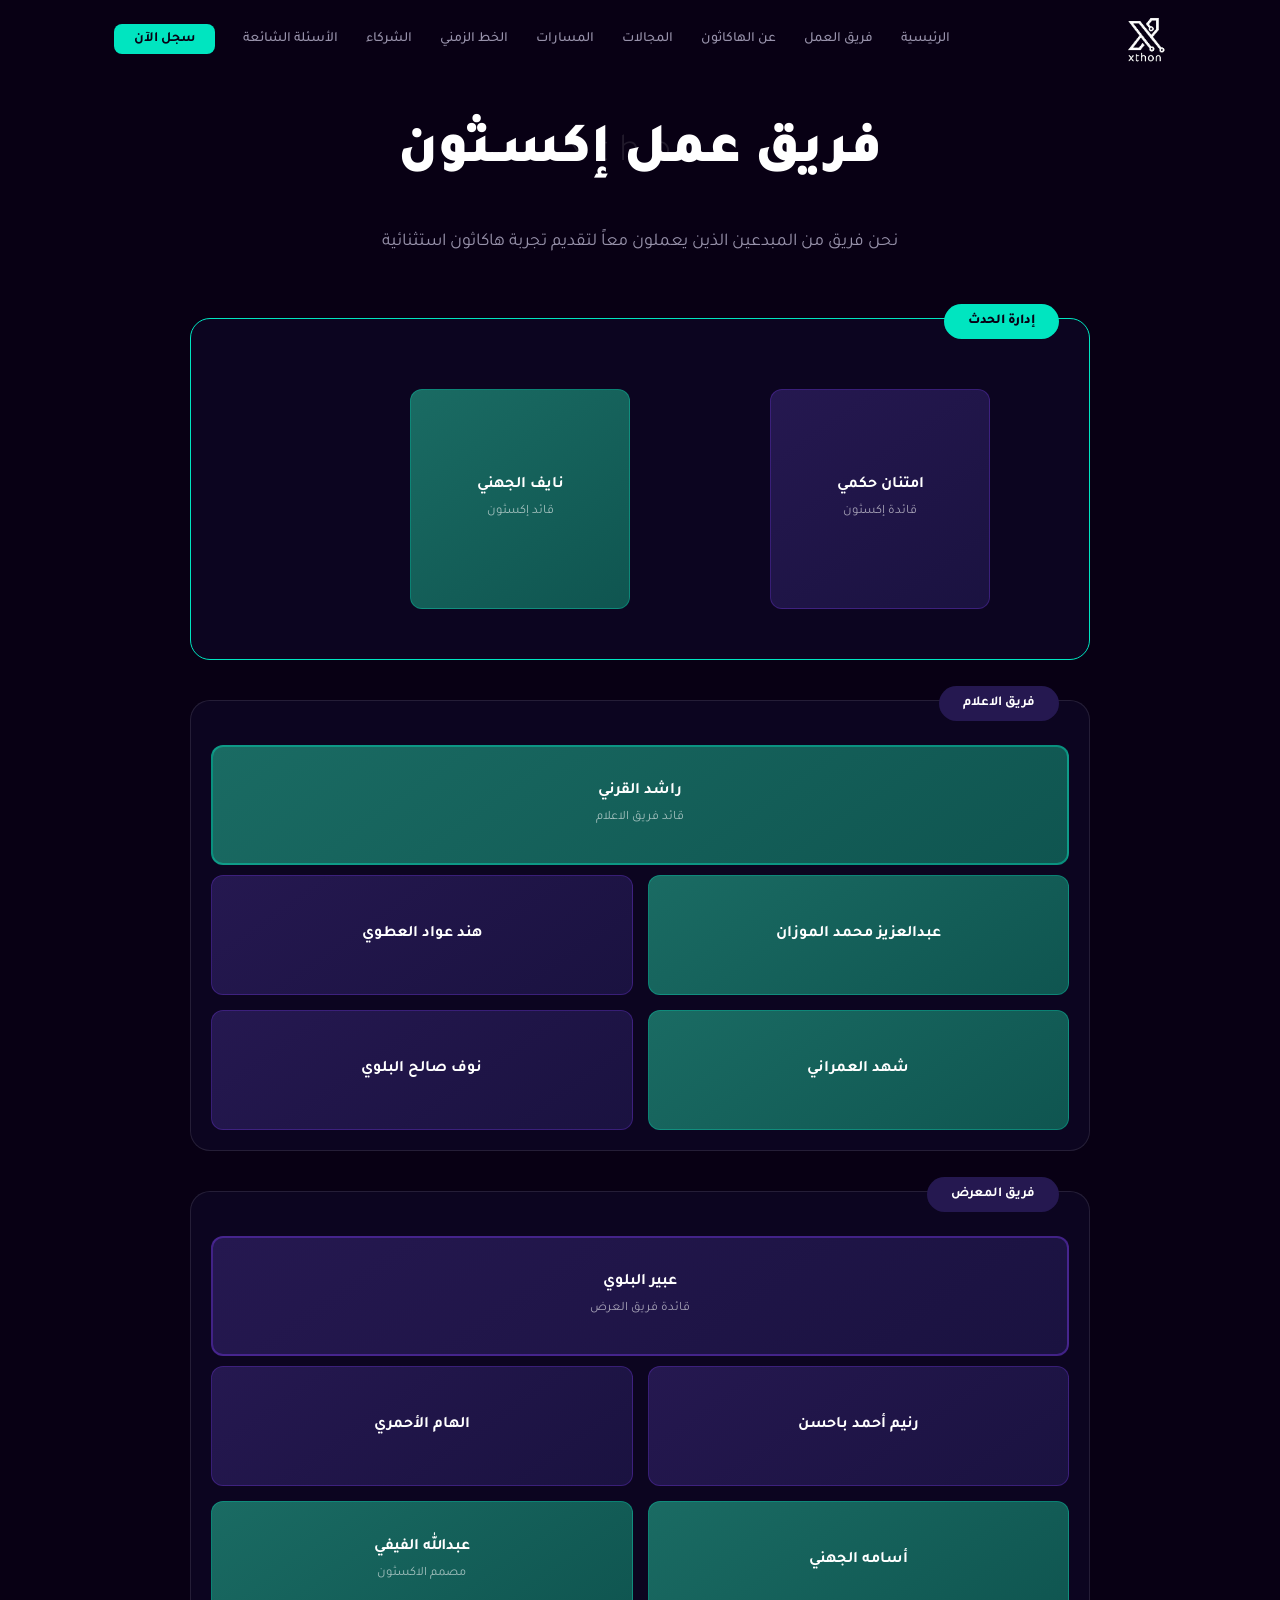
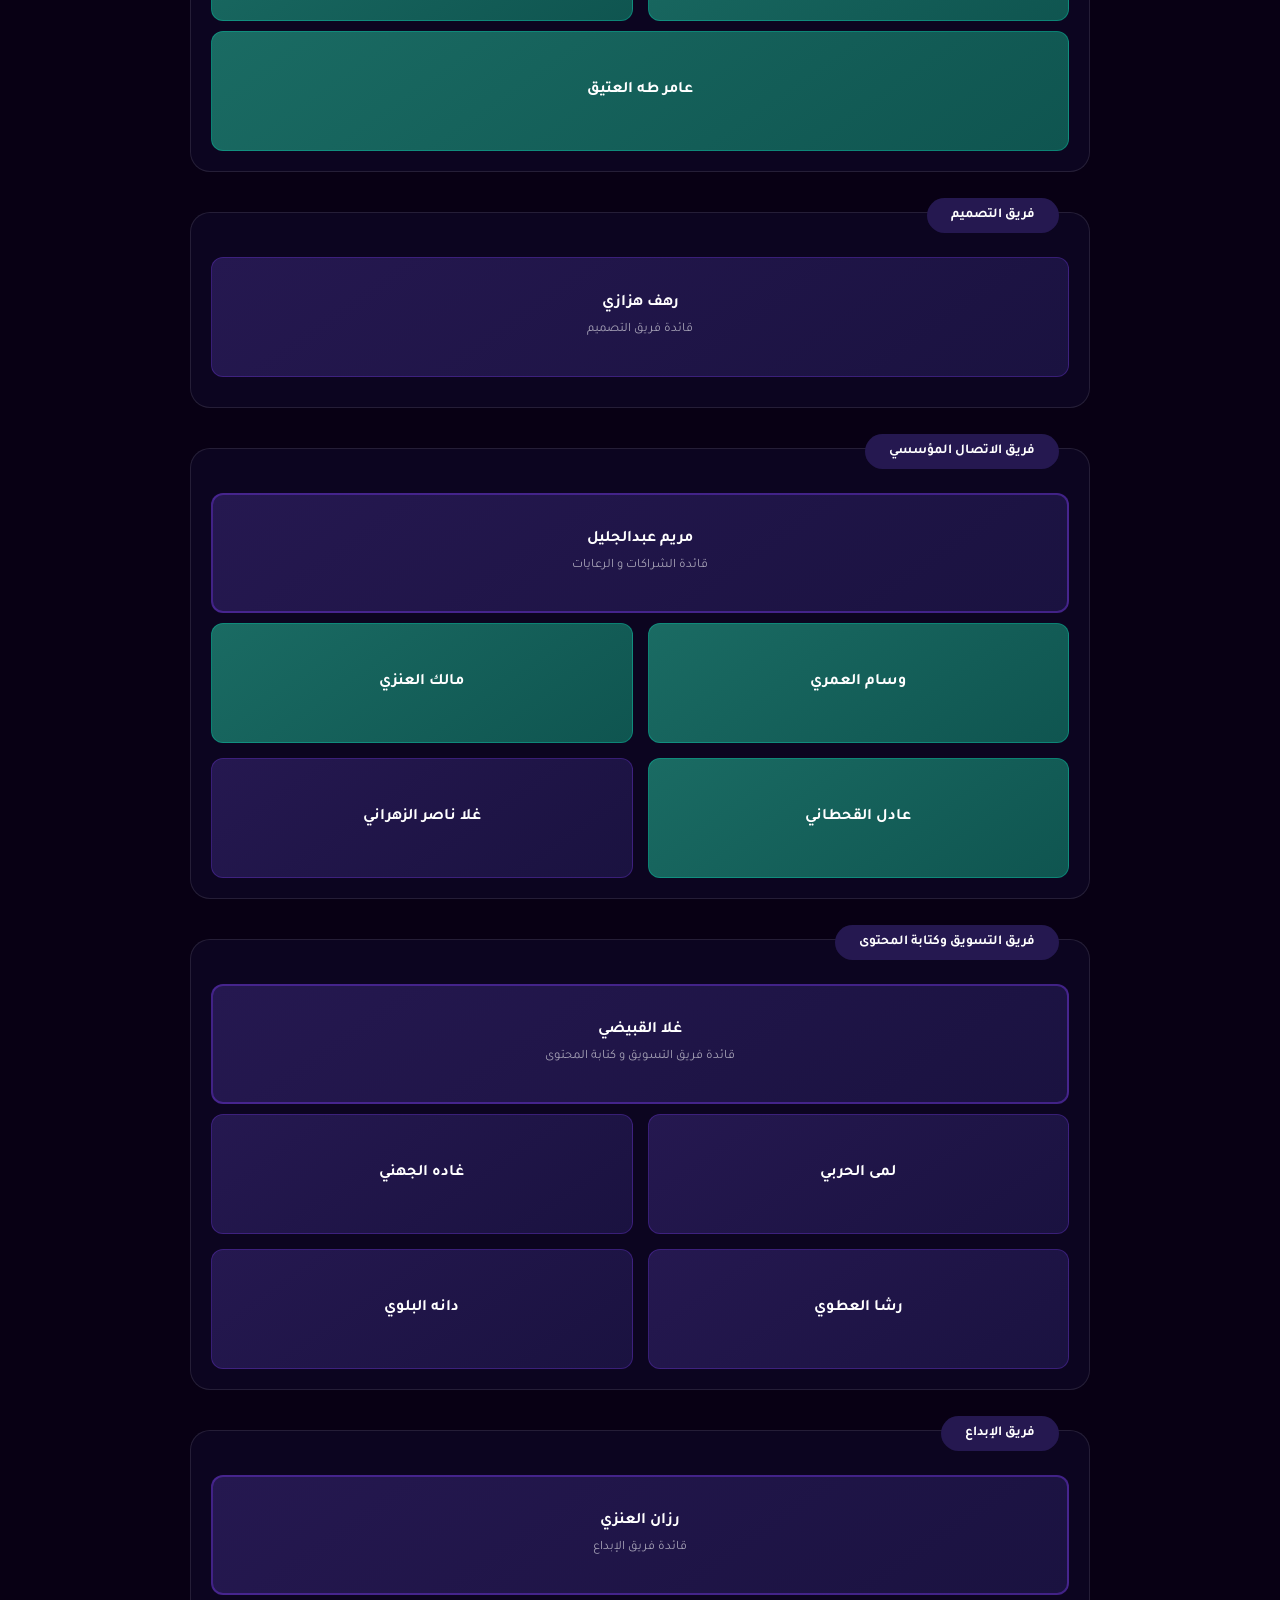
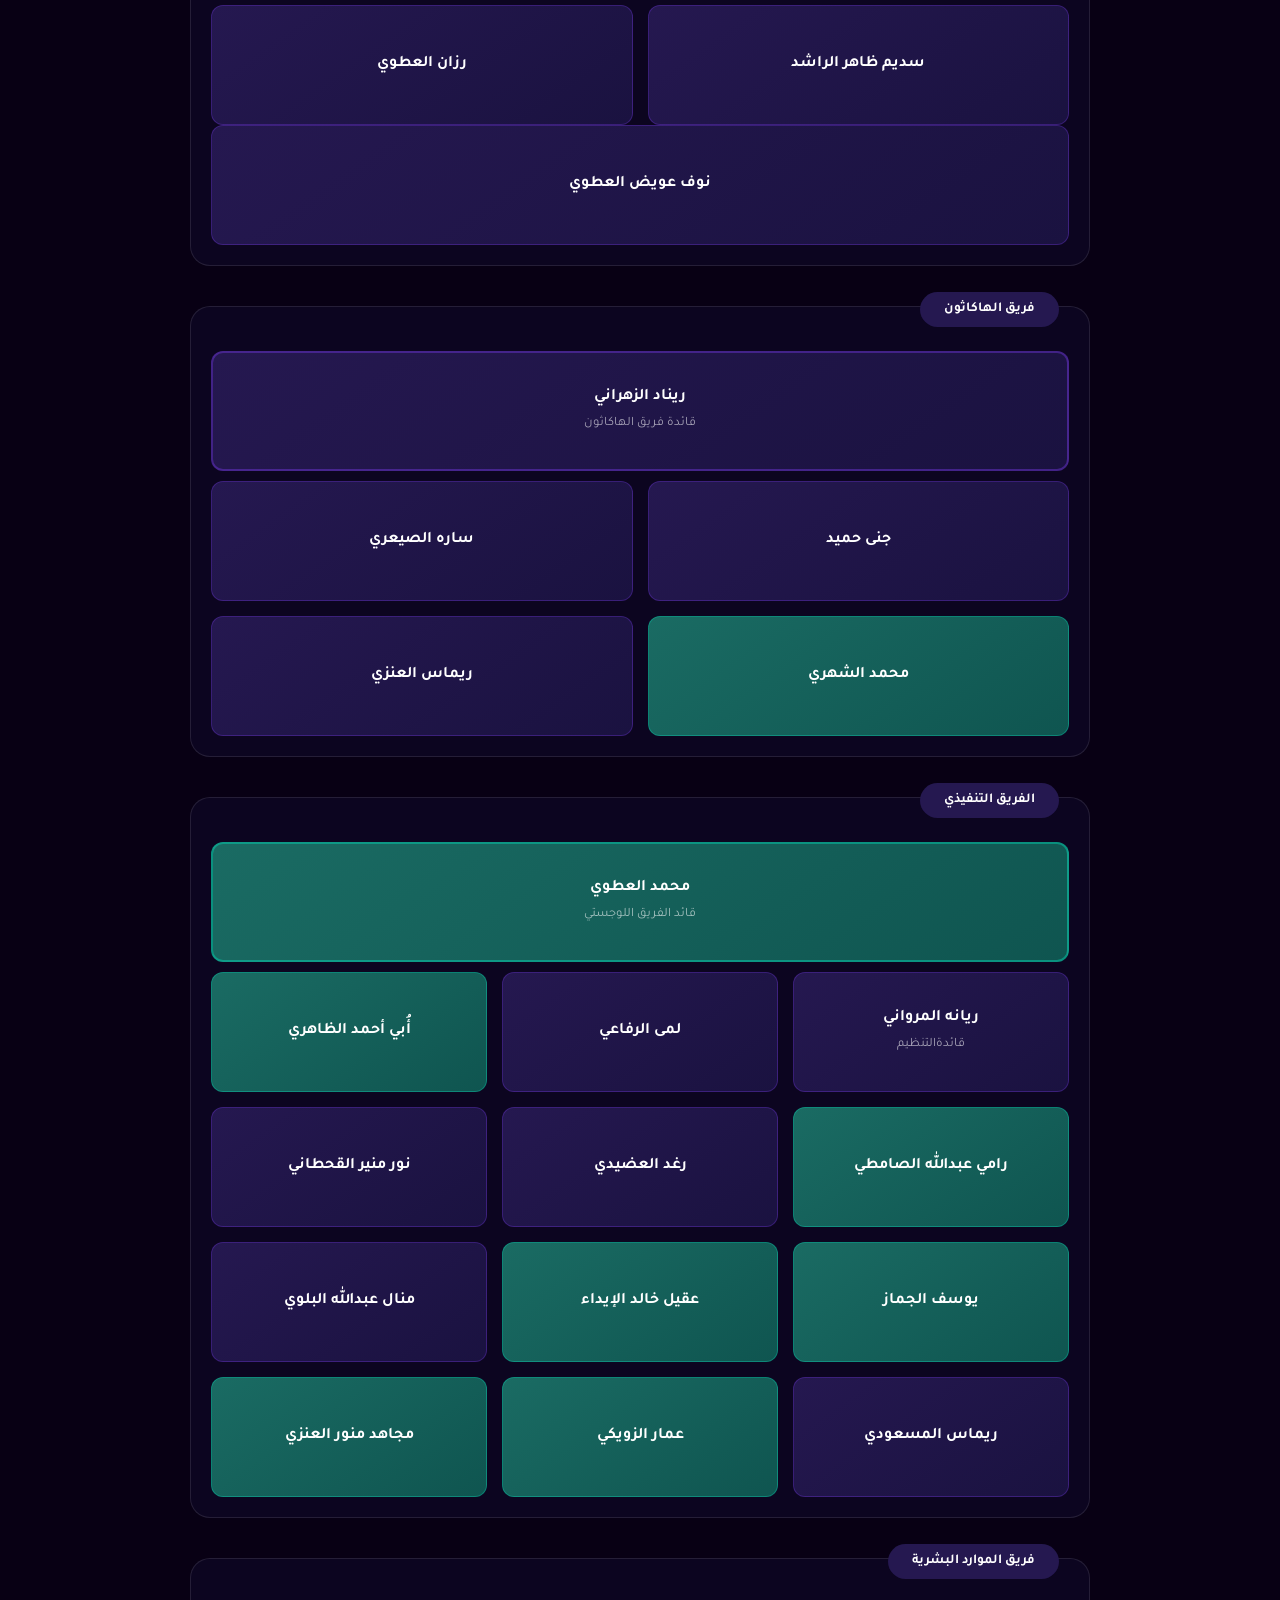
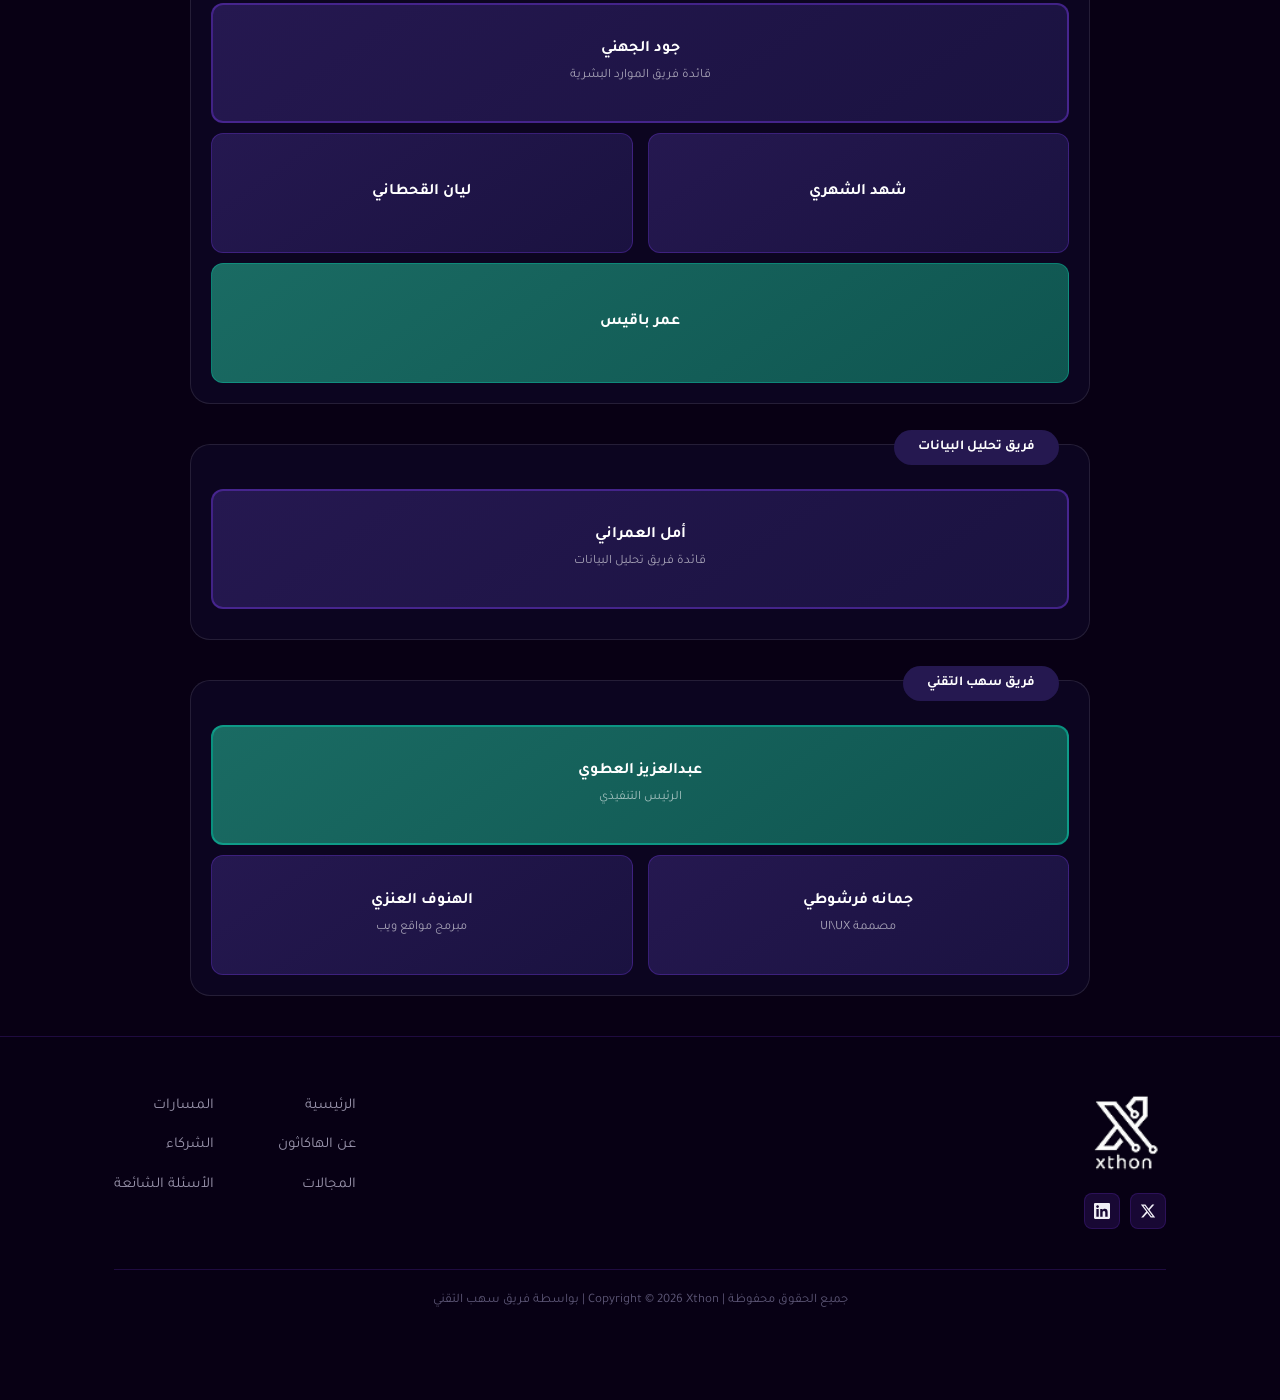
==== commit 1eaa7692: "Add files via upload" ====
--- a/team.html
+++ b/team.html
@@ -158,8 +158,8 @@
             <div class="card-back card-teal-back leader-back"><div class="card-photo-lg"><img src="اسامه الجهني.png" alt="أسامه الجهني"></div><h3>أسامه الجهني</h3><div class="card-back-footer"><a href="https://www.linkedin.com/in/osamah-aljohani-058bab331?utm_source=share&utm_campaign=share_via&utm_content=profile&utm_medium=ios_app" class="card-linkedin" aria-label="LinkedIn"><svg viewBox="0 0 24 24"><path d="M20.447 20.452h-3.554v-5.569c0-1.328-.027-3.037-1.852-3.037-1.853 0-2.136 1.445-2.136 2.939v5.667H9.351V9h3.414v1.561h.046c.477-.9 1.637-1.85 3.37-1.85 3.601 0 4.267 2.37 4.267 5.455v6.286zM5.337 7.433c-1.144 0-2.063-.926-2.063-2.065 0-1.138.92-2.063 2.063-2.063 1.14 0 2.064.925 2.064 2.063 0 1.139-.925 2.065-2.064 2.065zm1.782 13.019H3.555V9h3.564v11.452zM22.225 0H1.771C.792 0 0 .774 0 1.729v20.542C0 23.227.792 24 1.771 24h20.451C23.2 24 24 23.227 24 22.271V1.729C24 .774 23.2 0 22.222 0h.003z"/></svg></a></div></div>
           </div>
           <div class="card-flip" tabindex="0" role="button">
-            <div class="card-front card-teal"><h3>عبدالله الفيفي</h3><p>مصمم المعرض </p></div>
-            <div class="card-back card-img-back"><img src="عبدالله الفيفي.png" alt="عبدالله الفيفي"><h3>عبدالله الفيفي</h3><a href="https://url-shortener.me/A8EG" class="card-linkedin-overlay" aria-label="LinkedIn"><svg viewBox="0 0 24 24"><path d="M20.447 20.452h-3.554v-5.569c0-1.328-.027-3.037-1.852-3.037-1.853 0-2.136 1.445-2.136 2.939v5.667H9.351V9h3.414v1.561h.046c.477-.9 1.637-1.85 3.37-1.85 3.601 0 4.267 2.37 4.267 5.455v6.286zM5.337 7.433c-1.144 0-2.063-.926-2.063-2.065 0-1.138.92-2.063 2.063-2.063 1.14 0 2.064.925 2.064 2.063 0 1.139-.925 2.065-2.064 2.065zm1.782 13.019H3.555V9h3.564v11.452zM22.225 0H1.771C.792 0 0 .774 0 1.729v20.542C0 23.227.792 24 1.771 24h20.451C23.2 24 24 23.227 24 22.271V1.729C24 .774 23.2 0 22.222 0h.003z"/></svg></a><span>مصمم المعرض</span></div>
+            <div class="card-front card-teal"><h3>عبدالله الفيفي</h3><p>مصمم الاكسثون</p></div>
+            <div class="card-back card-img-back"><img src="عبدالله الفيفي.png" alt="عبدالله الفيفي"><h3>عبدالله الفيفي</h3><p>مصمم الاكسثون</p><a href="https://url-shortener.me/A8EG" class="card-linkedin-overlay" aria-label="LinkedIn"><svg viewBox="0 0 24 24"><path d="M20.447 20.452h-3.554v-5.569c0-1.328-.027-3.037-1.852-3.037-1.853 0-2.136 1.445-2.136 2.939v5.667H9.351V9h3.414v1.561h.046c.477-.9 1.637-1.85 3.37-1.85 3.601 0 4.267 2.37 4.267 5.455v6.286zM5.337 7.433c-1.144 0-2.063-.926-2.063-2.065 0-1.138.92-2.063 2.063-2.063 1.14 0 2.064.925 2.064 2.063 0 1.139-.925 2.065-2.064 2.065zm1.782 13.019H3.555V9h3.564v11.452zM22.225 0H1.771C.792 0 0 .774 0 1.729v20.542C0 23.227.792 24 1.771 24h20.451C23.2 24 24 23.227 24 22.271V1.729C24 .774 23.2 0 22.222 0h.003z"/></svg></a><span>مصمم المعرض</span></div>
           </div>
         </div>
         <div class="comm-grid cols-1">
@@ -184,8 +184,8 @@
         <div class="comm-tag purple-tag">فريق الاتصال المؤسسي</div>
         <div class="comm-leader">
           <div class="card-flip" tabindex="0" role="button">
-            <div class="card-front card-teal leader-card"><h3>عادل القحطاني</h3><p>قائد فريق الاتصال المؤسسي</p></div>
-            <div class="card-back card-teal-back"><h3>عادل القحطاني</h3><p>قائد فريق الاتصال المؤسسي</p><a href="javascript:void(0)" class="card-linkedin card-linkedin-lg" aria-label="LinkedIn"><svg viewBox="0 0 24 24"><path d="M20.447 20.452h-3.554v-5.569c0-1.328-.027-3.037-1.852-3.037-1.853 0-2.136 1.445-2.136 2.939v5.667H9.351V9h3.414v1.561h.046c.477-.9 1.637-1.85 3.37-1.85 3.601 0 4.267 2.37 4.267 5.455v6.286zM5.337 7.433c-1.144 0-2.063-.926-2.063-2.065 0-1.138.92-2.063 2.063-2.063 1.14 0 2.064.925 2.064 2.063 0 1.139-.925 2.065-2.064 2.065zm1.782 13.019H3.555V9h3.564v11.452zM22.225 0H1.771C.792 0 0 .774 0 1.729v20.542C0 23.227.792 24 1.771 24h20.451C23.2 24 24 23.227 24 22.271V1.729C24 .774 23.2 0 22.222 0h.003z"/></svg></a></div>
+            <div class="card-front card-purple leader-card"><h3>مريم عبدالجليل</h3><p>قائدة الشراكات و الرعايات</p></div>
+            <div class="card-back card-purple-back leader-back"><div class="card-photo-lg"><img src="مريم عبدالجليل.png" alt="عبير البلوي"></div><h3>مريم عبدالجليل</h3><div class="card-back-footer"><a href="http://linkedin.com/in/maryam-abduljalil-950205346" class="card-linkedin" aria-label="LinkedIn"><svg viewBox="0 0 24 24"><path d="M20.447 20.452h-3.554v-5.569c0-1.328-.027-3.037-1.852-3.037-1.853 0-2.136 1.445-2.136 2.939v5.667H9.351V9h3.414v1.561h.046c.477-.9 1.637-1.85 3.37-1.85 3.601 0 4.267 2.37 4.267 5.455v6.286zM5.337 7.433c-1.144 0-2.063-.926-2.063-2.065 0-1.138.92-2.063 2.063-2.063 1.14 0 2.064.925 2.064 2.063 0 1.139-.925 2.065-2.064 2.065zm1.782 13.019H3.555V9h3.564v11.452zM22.225 0H1.771C.792 0 0 .774 0 1.729v20.542C0 23.227.792 24 1.771 24h20.451C23.2 24 24 23.227 24 22.271V1.729C24 .774 23.2 0 22.222 0h.003z"/></svg></a><span>قائدة الشراكات والرعايات</span></div></div>
           </div>
         </div>
         <div class="comm-grid cols-2">
@@ -198,8 +198,8 @@
             <div class="card-back card-img-back"><h3>مالك العنزي</h3><a href="javascript:void(0)" class="card-linkedin-overlay" aria-label="LinkedIn"><svg viewBox="0 0 24 24"><path d="M20.447 20.452h-3.554v-5.569c0-1.328-.027-3.037-1.852-3.037-1.853 0-2.136 1.445-2.136 2.939v5.667H9.351V9h3.414v1.561h.046c.477-.9 1.637-1.85 3.37-1.85 3.601 0 4.267 2.37 4.267 5.455v6.286zM5.337 7.433c-1.144 0-2.063-.926-2.063-2.065 0-1.138.92-2.063 2.063-2.063 1.14 0 2.064.925 2.064 2.063 0 1.139-.925 2.065-2.064 2.065zm1.782 13.019H3.555V9h3.564v11.452zM22.225 0H1.771C.792 0 0 .774 0 1.729v20.542C0 23.227.792 24 1.771 24h20.451C23.2 24 24 23.227 24 22.271V1.729C24 .774 23.2 0 22.222 0h.003z"/></svg></a></div>
           </div>
           <div class="card-flip" tabindex="0" role="button">
-            <div class="card-front card-purple"><h3>مريم عبدالجليل</h3></div>
-            <div class="card-back card-purple-back leader-back"><div class="card-photo-lg"><img src="مريم عبدالجليل.png" alt="مريم عبدالجليل"></div><h3>مريم عبدالجليل</h3><div class="card-back-footer"><a href="http://linkedin.com/in/maryam-abduljalil-950205346" class="card-linkedin" aria-label="LinkedIn"><svg viewBox="0 0 24 24"><path d="M20.447 20.452h-3.554v-5.569c0-1.328-.027-3.037-1.852-3.037-1.853 0-2.136 1.445-2.136 2.939v5.667H9.351V9h3.414v1.561h.046c.477-.9 1.637-1.85 3.37-1.85 3.601 0 4.267 2.37 4.267 5.455v6.286zM5.337 7.433c-1.144 0-2.063-.926-2.063-2.065 0-1.138.92-2.063 2.063-2.063 1.14 0 2.064.925 2.064 2.063 0 1.139-.925 2.065-2.064 2.065zm1.782 13.019H3.555V9h3.564v11.452zM22.225 0H1.771C.792 0 0 .774 0 1.729v20.542C0 23.227.792 24 1.771 24h20.451C23.2 24 24 23.227 24 22.271V1.729C24 .774 23.2 0 22.222 0h.003z"/></svg></a></div></div>
+            <div class="card-front card-teal"><h3>عادل القحطاني</h3></div>
+            <div class="card-back card-img-back"><h3>عادل القحطاني</h3><a href="javascript:void(0)" class="card-linkedin-overlay" aria-label="LinkedIn"><svg viewBox="0 0 24 24"><path d="M20.447 20.452h-3.554v-5.569c0-1.328-.027-3.037-1.852-3.037-1.853 0-2.136 1.445-2.136 2.939v5.667H9.351V9h3.414v1.561h.046c.477-.9 1.637-1.85 3.37-1.85 3.601 0 4.267 2.37 4.267 5.455v6.286zM5.337 7.433c-1.144 0-2.063-.926-2.063-2.065 0-1.138.92-2.063 2.063-2.063 1.14 0 2.064.925 2.064 2.063 0 1.139-.925 2.065-2.064 2.065zm1.782 13.019H3.555V9h3.564v11.452zM22.225 0H1.771C.792 0 0 .774 0 1.729v20.542C0 23.227.792 24 1.771 24h20.451C23.2 24 24 23.227 24 22.271V1.729C24 .774 23.2 0 22.222 0h.003z"/></svg></a></div>
           </div>
           <div class="card-flip" tabindex="0" role="button">
             <div class="card-front card-purple"><h3>غلا ناصر الزهراني</h3></div>
@@ -455,7 +455,7 @@
   </div>
 </div>
   <div class="comm-section dark-border">
-        <div class="comm-tag purple-tag">الفريق التقني سهب</div>
+        <div class="comm-tag purple-tag">فريق سهب التقني</div>
         <div class="comm-leader">
           <div class="card-flip" tabindex="0" role="button">
             <div class="card-front card-teal leader-card"><h3>عبدالعزيز العطوي</h3><p>الرئيس التنفيذي</p></div>
--- a/style.css
+++ b/style.css
@@ -259,7 +259,30 @@
   font-size: 15px;
   color: var(--text-secondary);
 }
-
+.quote-inner {
+  display: flex;
+  align-items: center;
+  gap: 20px;
+  text-align: right;
+}
+
+.quote-photo {
+  width: 80px;
+  height: 80px;
+  border-radius: 50%;
+  object-fit: cover;
+  object-position: center top;
+  border: 2px solid var(--border-color);
+  flex-shrink: 0;
+}
+
+@media (max-width: 480px) {
+  .quote-inner {
+    flex-direction: column;
+    align-items: center;
+    text-align: center;
+  }
+}
 .hero-info {
   display: flex;
   justify-content: center;
